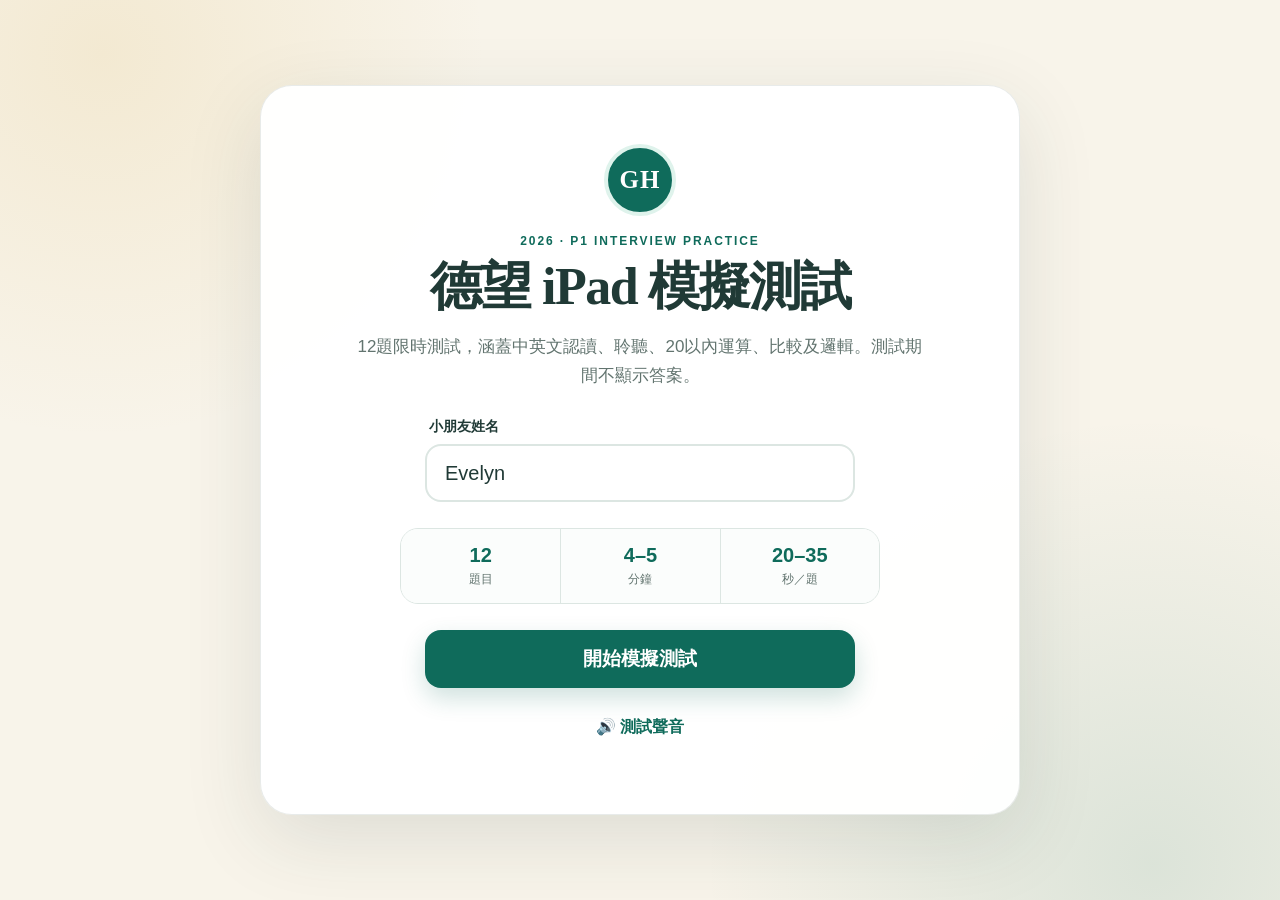
==== good-hope-ipad-test/index.html @ b1da57f3 "Add Good Hope iPad interview practice" ====
<!doctype html>
<html lang="zh-HK">
<head>
  <meta charset="utf-8">
  <meta name="viewport" content="width=device-width,initial-scale=1,viewport-fit=cover,user-scalable=no">
  <meta name="theme-color" content="#0f6b5b">
  <meta name="apple-mobile-web-app-capable" content="yes">
  <meta name="apple-mobile-web-app-status-bar-style" content="default">
  <title>德望 iPad 模擬測試</title>
  <style>
    :root{--ink:#203a36;--muted:#62746f;--green:#0f6b5b;--dark:#084b40;--mint:#dff3ec;--cream:#f8f4ea;--line:#dce6e2;--danger:#c74a48}
    *{box-sizing:border-box}html{background:var(--cream)}body{margin:0;color:var(--ink);background:radial-gradient(circle at 8% 6%,rgba(213,168,63,.14),transparent 24rem),radial-gradient(circle at 90% 96%,rgba(15,107,91,.12),transparent 28rem),var(--cream);font-family:-apple-system,BlinkMacSystemFont,"SF Pro Display","PingFang HK","Noto Sans TC",sans-serif;-webkit-font-smoothing:antialiased;-webkit-tap-highlight-color:transparent;overscroll-behavior:none}button,input{font:inherit}button{touch-action:manipulation}.shell{min-height:100svh;padding:max(28px,env(safe-area-inset-top)) max(24px,env(safe-area-inset-right)) max(28px,env(safe-area-inset-bottom)) max(24px,env(safe-area-inset-left));display:grid;place-items:center}.card{width:min(760px,100%);background:rgba(255,255,255,.96);border:1px solid rgba(32,58,54,.1);border-radius:32px;box-shadow:0 24px 80px rgba(32,58,54,.12);padding:clamp(28px,5vw,58px);text-align:center}.mark{width:72px;height:72px;margin:0 auto 18px;display:grid;place-items:center;color:#fff;background:var(--green);border:4px solid var(--mint);border-radius:50%;font:700 25px Georgia,serif;letter-spacing:.04em}.eyebrow{margin:0 0 10px;color:var(--green);font-size:12px;font-weight:800;letter-spacing:.16em}.card h1{margin:0;font-family:Georgia,"Times New Roman","Songti TC",serif;font-size:clamp(34px,6vw,52px);line-height:1.1;letter-spacing:-.03em}.intro{max-width:580px;margin:18px auto 28px;color:var(--muted);font-size:17px;line-height:1.7}.name{display:block;max-width:430px;margin:auto;text-align:left}.name span{display:block;margin:0 0 8px 4px;font-size:14px;font-weight:700}.name input{width:100%;height:58px;padding:0 18px;border:2px solid var(--line);border-radius:16px;color:var(--ink);background:#fff;font-size:20px;outline:none}.name input:focus{border-color:var(--green);box-shadow:0 0 0 4px var(--mint)}.facts{display:grid;grid-template-columns:repeat(3,1fr);max-width:480px;margin:26px auto;border:1px solid var(--line);border-radius:18px;overflow:hidden}.facts div{padding:15px 8px;background:#fbfdfc}.facts div+div{border-left:1px solid var(--line)}.facts strong{display:block;font-size:20px;color:var(--green)}.facts span{display:block;margin-top:4px;color:var(--muted);font-size:12px}.primary,.secondary,.sound{min-height:58px;border:0;border-radius:16px;padding:0 24px;font-weight:800;cursor:pointer}.primary{color:#fff;background:var(--green);box-shadow:0 10px 24px rgba(15,107,91,.2)}.primary:active{transform:translateY(1px);background:var(--dark)}.welcome .primary{width:min(430px,100%);font-size:19px}.sound{display:block;margin:10px auto 0;color:var(--green);background:transparent}.secondary{color:var(--green);background:var(--mint)}.history{max-width:430px;margin:24px auto 0;padding:18px;border-radius:18px;background:#f5faf8;text-align:left}.history-head,.history-row{display:flex;justify-content:space-between;align-items:center}.history-head h2{margin:0;font-size:14px}.history-head button{border:0;background:transparent;color:var(--muted);font-size:13px}.history-row{padding-top:12px;color:var(--muted);font-size:13px}.history-row strong{color:var(--ink);font-size:15px}
    .quiz{min-height:100svh;padding-bottom:max(20px,env(safe-area-inset-bottom));display:grid;grid-template-rows:auto 5px 1fr auto;background:#f9fbfa}.qhead{height:74px;padding:max(14px,env(safe-area-inset-top)) max(26px,env(safe-area-inset-right)) 12px max(26px,env(safe-area-inset-left));display:flex;align-items:center;justify-content:space-between;background:#fff}.qcount{color:var(--muted);font-size:15px;font-weight:700}.timer{min-width:72px;height:42px;padding:0 14px;display:flex;align-items:center;justify-content:center;gap:8px;border-radius:22px;color:var(--green);background:var(--mint);font-size:20px;font-weight:850;font-variant-numeric:tabular-nums}.timer.urgent{color:#fff;background:var(--danger);animation:pulse 1s infinite}@keyframes pulse{50%{transform:scale(1.04)}}.track{background:#e7eeeb;overflow:hidden}.track i{display:block;height:100%;background:linear-gradient(90deg,var(--green),#45a58c);transition:width .35s ease}.panel{width:min(940px,calc(100% - 48px));margin:auto;padding:clamp(24px,4vh,48px) 0;text-align:center}.pill{display:inline-flex;padding:7px 14px;color:var(--green);background:var(--mint);border-radius:999px;font-size:13px;font-weight:800}.instruction{margin:16px 0 4px;color:var(--muted);font-size:clamp(17px,2.4vw,21px)}.panel h1{margin:12px auto 24px;font-size:clamp(30px,5vw,48px);line-height:1.2;letter-spacing:-.025em}.audio{min-height:54px;margin:-2px 0 24px;padding:0 22px;border:2px solid var(--green);border-radius:999px;color:var(--green);background:#fff;font-weight:800}.choices{display:grid;grid-template-columns:repeat(2,1fr);gap:16px}.choices button{min-height:92px;padding:15px 22px;display:flex;align-items:center;gap:18px;border:2px solid var(--line);border-radius:20px;color:var(--ink);background:#fff;box-shadow:0 5px 16px rgba(32,58,54,.05);font-size:clamp(20px,3vw,27px);font-weight:700;text-align:left}.choices button:active:not(:disabled){border-color:var(--green);background:var(--mint);transform:scale(.99)}.choices button:disabled{opacity:.65}.letter{width:42px;height:42px;flex:0 0 42px;display:grid;place-items:center;border-radius:50%;color:var(--green);background:var(--mint);font-size:17px;font-weight:900}.choices.long button{min-height:98px;font-size:clamp(17px,2.6vw,22px)}.qfoot{min-height:60px;padding:8px max(26px,env(safe-area-inset-right)) 8px max(26px,env(safe-area-inset-left));display:flex;align-items:center;justify-content:space-between;color:var(--muted);background:#fff;border-top:1px solid var(--line);font-size:13px}.qfoot button{border:0;color:var(--muted);background:transparent;text-decoration:underline}
    .score{--score:0deg;width:164px;height:164px;margin:26px auto 18px;padding:13px;border-radius:50%;background:conic-gradient(var(--green) var(--score),var(--mint) 0)}.score>div{width:100%;height:100%;display:grid;place-content:center;border-radius:50%;background:#fff}.score strong{font-size:52px;line-height:.9}.score span{color:var(--muted);font-size:16px}.message{margin:0 auto 24px;color:var(--muted)}.catgrid{display:grid;grid-template-columns:repeat(4,1fr);gap:10px}.catgrid>div{padding:15px 12px;border-radius:14px;background:#f5faf8;text-align:left}.catgrid span{display:block;color:var(--muted);font-size:12px}.catgrid strong{display:block;margin:4px 0 9px;font-size:20px}.minibar{height:5px;border-radius:5px;background:var(--line);overflow:hidden}.minibar i{display:block;height:100%;border-radius:inherit;background:var(--green)}.review{margin-top:26px;text-align:left}.review h2{font-size:18px}.review details{margin-top:8px;padding:14px 16px;border:1px solid var(--line);border-radius:13px;background:#fff}.review summary{display:flex;justify-content:space-between;cursor:pointer;font-size:14px}.review summary b{color:var(--green)}.review .wrong summary b{color:var(--danger)}.review details p{margin:10px 0 0;color:var(--muted);font-size:13px}.actions{display:grid;grid-template-columns:1fr 1fr;gap:12px;margin-top:24px}
    @media(max-width:620px){.card{border-radius:24px}.choices{grid-template-columns:1fr;gap:11px}.choices button{min-height:72px}.panel{width:min(100% - 28px,940px);padding:22px 0}.catgrid{grid-template-columns:repeat(2,1fr)}}@media(orientation:landscape) and (max-height:720px){.qhead{height:60px}.panel{padding:16px 0}.instruction{margin-top:10px}.panel h1{margin:6px auto 14px;font-size:clamp(27px,4vw,38px)}.audio{min-height:44px;margin-bottom:14px}.choices button{min-height:68px}.choices.long button{min-height:76px}}@media(prefers-reduced-motion:reduce){*{animation:none!important;transition:none!important}}
  </style>
</head>
<body><main id="app"></main>
<script>
const Q=[
{c:'中文',i:'按播放鍵，選出老師讀出的詞語',p:'請留心聆聽',o:['海羊','每洋','海洋','每羊'],a:2,s:22,v:['海洋','zh-HK'],n:'中文聆聽及字形辨識'},
{c:'中文',i:'找出有錯別字的句子',p:'哪一句寫錯了？',o:['今天的太陽很溫暖。','妹妹喜歡吃草莓。','我們在公園裏玩要。','小鳥在天空中飛翔。'],a:2,s:28,n:'中文閱讀及錯別字'},
{c:'英文',i:'Listen and choose the correct group.',p:'Tap the answer after listening.',o:['★  ○  □','○  ★  □','○  □  ★','□  ○  ★'],a:1,s:22,v:['Tap the group with a star between a circle and a square.','en-GB'],n:'英文指令及位置概念'},
{c:'英文',i:'Listen and choose the correct meaning.',p:'Where is the girl?',o:['女孩站在椅子前面','女孩站在椅子後面','女孩坐在椅子上','女孩站在椅子旁邊'],a:1,s:24,v:['The girl is standing behind the chair.','en-GB'],n:'英文句子理解'},
{c:'邏輯',i:'選出最長的一條線',p:'Which line is the longest?',o:['━━━━━━','━━━━━━━━━━','━━━━','━━━━━━━━'],a:1,s:18,n:'長短比較'},
{c:'邏輯',i:'選出最重的物件',p:'哪一樣最重？',o:['🍉 西瓜 3 kg','🍎 蘋果 200 g','🍌 香蕉 150 g','🍊 橙 180 g'],a:0,s:22,n:'重量及單位理解'},
{c:'數學',i:'選出正確答案',p:'8 + 6 = ?',o:['12','13','14','15'],a:2,s:18,n:'20以內加法'},
{c:'數學',i:'選出正確答案',p:'18 − 9 = ?',o:['7','8','9','10'],a:2,s:18,n:'20以內減法'},
{c:'數學',i:'🍎代表3，🍌代表5',p:'🍎 + 🍎 + 🍌 = ?',o:['8','10','11','13'],a:2,s:26,n:'等量代換'},
{c:'邏輯',i:'找出數字規律',p:'2，4，6，8，？',o:['9','10','11','12'],a:1,s:18,n:'規律及數列'},
{c:'數學',i:'選出單數',p:'Which number is odd?',o:['12','7','10','16'],a:1,s:18,n:'單雙數'},
{c:'英文',i:'Listen to the story and answer the question.',p:'Why did Mia share her umbrella?',o:['It was very sunny.','Her friend was getting wet.','She wanted a new umbrella.','She was going home alone.'],a:1,s:35,v:['Mia was walking to school when it started to rain. She saw her friend Lily without an umbrella. Mia smiled and invited Lily to walk under her umbrella. Why did Mia share her umbrella?','en-GB'],n:'英文故事理解'}
];
const app=document.getElementById('app');let name='Evelyn',at=0,left=Q[0].s,ans=[],locked=false,timer=null;
const esc=s=>String(s).replace(/[&<>"']/g,m=>({'&':'&amp;','<':'&lt;','>':'&gt;','"':'&quot;',"'":'&#39;'}[m]));
function say(t,l){if(!('speechSynthesis'in window))return;speechSynthesis.cancel();const u=new SpeechSynthesisUtterance(t);u.lang=l;u.rate=l.startsWith('en')?.82:.78;const v=speechSynthesis.getVoices().find(x=>x.lang.toLowerCase().startsWith(l.slice(0,2).toLowerCase()));if(v)u.voice=v;speechSynthesis.speak(u)}
function hist(){try{return JSON.parse(localStorage.getItem('gh-attempts')||'[]')}catch(e){return[]}}
function welcome(){clearInterval(timer);const h=hist();app.innerHTML=`<section class="shell welcome"><div class="card"><div class="mark">GH</div><p class="eyebrow">2026 · P1 INTERVIEW PRACTICE</p><h1>德望 iPad 模擬測試</h1><p class="intro">12題限時測試，涵蓋中英文認讀、聆聽、20以內運算、比較及邏輯。測試期間不顯示答案。</p><label class="name"><span>小朋友姓名</span><input id="name" value="${esc(name)}" autocomplete="off"></label><div class="facts"><div><strong>12</strong><span>題目</span></div><div><strong>4–5</strong><span>分鐘</span></div><div><strong>20–35</strong><span>秒／題</span></div></div><button class="primary" id="start">開始模擬測試</button><button class="sound" id="sound">🔊 測試聲音</button>${h.length?`<div class="history"><div class="history-head"><h2>最近紀錄</h2><button id="clear">清除</button></div>${h.slice(0,3).map(x=>`<div class="history-row"><span>${esc(x.d)}</span><strong>${x.score}/${Q.length}</strong></div>`).join('')}</div>`:''}</div></section>`;document.getElementById('start').onclick=()=>{name=document.getElementById('name').value.trim()||'小朋友';at=0;ans=[];showQ()};document.getElementById('sound').onclick=()=>say('Sound check. 請留心聆聽。','zh-HK');if(h.length)document.getElementById('clear').onclick=()=>{localStorage.removeItem('gh-attempts');welcome()}}
function showQ(){clearInterval(timer);locked=false;left=Q[at].s;const q=Q[at],long=q.o.some(x=>x.length>15);app.innerHTML=`<section class="quiz"><header class="qhead"><div class="qcount">第 ${at+1} / ${Q.length} 題</div><div class="timer" id="timer">◷ <span>${left}</span></div></header><div class="track"><i style="width:${(at+1)/Q.length*100}%"></i></div><div class="panel"><div class="pill">${q.c}</div><p class="instruction">${esc(q.i)}</p><h1>${esc(q.p)}</h1>${q.v?'<button class="audio" id="audio">▶　再播放一次</button>':''}<div class="choices ${long?'long':''}">${q.o.map((x,i)=>`<button data-i="${i}"><span class="letter">${String.fromCharCode(65+i)}</span><span>${esc(x)}</span></button>`).join('')}</div></div><footer class="qfoot"><span>請選出一個答案</span><button id="skip">跳過此題</button></footer></section>`;document.querySelectorAll('.choices button').forEach(b=>b.onclick=()=>choose(Number(b.dataset.i)));document.getElementById('skip').onclick=()=>choose(null);if(q.v){document.getElementById('audio').onclick=()=>say(q.v[0],q.v[1]);setTimeout(()=>say(q.v[0],q.v[1]),450)}timer=setInterval(()=>{left--;document.querySelector('#timer span').textContent=left;if(left<=7)document.getElementById('timer').classList.add('urgent');if(left<=0){clearInterval(timer);choose(null)}},1000)}
function choose(v){if(locked)return;locked=true;clearInterval(timer);ans.push(v);document.querySelectorAll('button').forEach(b=>b.disabled=true);setTimeout(()=>{if(at===Q.length-1)result();else{at++;showQ()}},v===null?120:380)}
function result(){speechSynthesis&&speechSynthesis.cancel();const score=ans.reduce((n,x,i)=>n+(x===Q[i].a),0),pct=Math.round(score/Q.length*100),cats=['中文','英文','數學','邏輯'];let h=hist();h.unshift({d:new Date().toLocaleString('zh-HK',{hour12:false}),score});localStorage.setItem('gh-attempts',JSON.stringify(h.slice(0,5)));const cg=cats.map(c=>{const ii=Q.map((q,i)=>q.c===c?i:-1).filter(i=>i>=0),ok=ii.filter(i=>ans[i]===Q[i].a).length;return`<div><span>${c}</span><strong>${ok}/${ii.length}</strong><div class="minibar"><i style="width:${ok/ii.length*100}%"></i></div></div>`}).join('');app.innerHTML=`<section class="shell"><div class="card"><p class="eyebrow">測試完成</p><h1>${esc(name)} 的成績</h1><div class="score" style="--score:${pct*3.6}deg"><div><strong>${score}</strong><span>/ ${Q.length}</span></div></div><p class="message">${pct>=85?'整體表現穩定，可以加強限時及陌生題型。':pct>=65?'基礎良好，建議集中重做失分範疇。':'先放慢速度理解指令，再逐步加入倒計時。'}</p><div class="catgrid">${cg}</div><div class="review"><h2>答題檢視</h2>${Q.map((q,i)=>{const ok=ans[i]===q.a;return`<details class="${ok?'':'wrong'}"><summary><span>第${i+1}題 · ${q.c}</span><b>${ok?'正確':ans[i]===null?'超時':'需重溫'}</b></summary><p>${esc(q.n)}</p><p>正確答案：${esc(q.o[q.a])}</p>${!ok&&ans[i]!==null?`<p>作答：${esc(q.o[ans[i]])}</p>`:''}</details>`}).join('')}</div><div class="actions"><button class="primary" id="again">再測一次</button><button class="secondary" id="home">返回首頁</button></div></div></section>`;document.getElementById('again').onclick=()=>{at=0;ans=[];showQ()};document.getElementById('home').onclick=welcome}
welcome();
  </script>
</body>
</html>
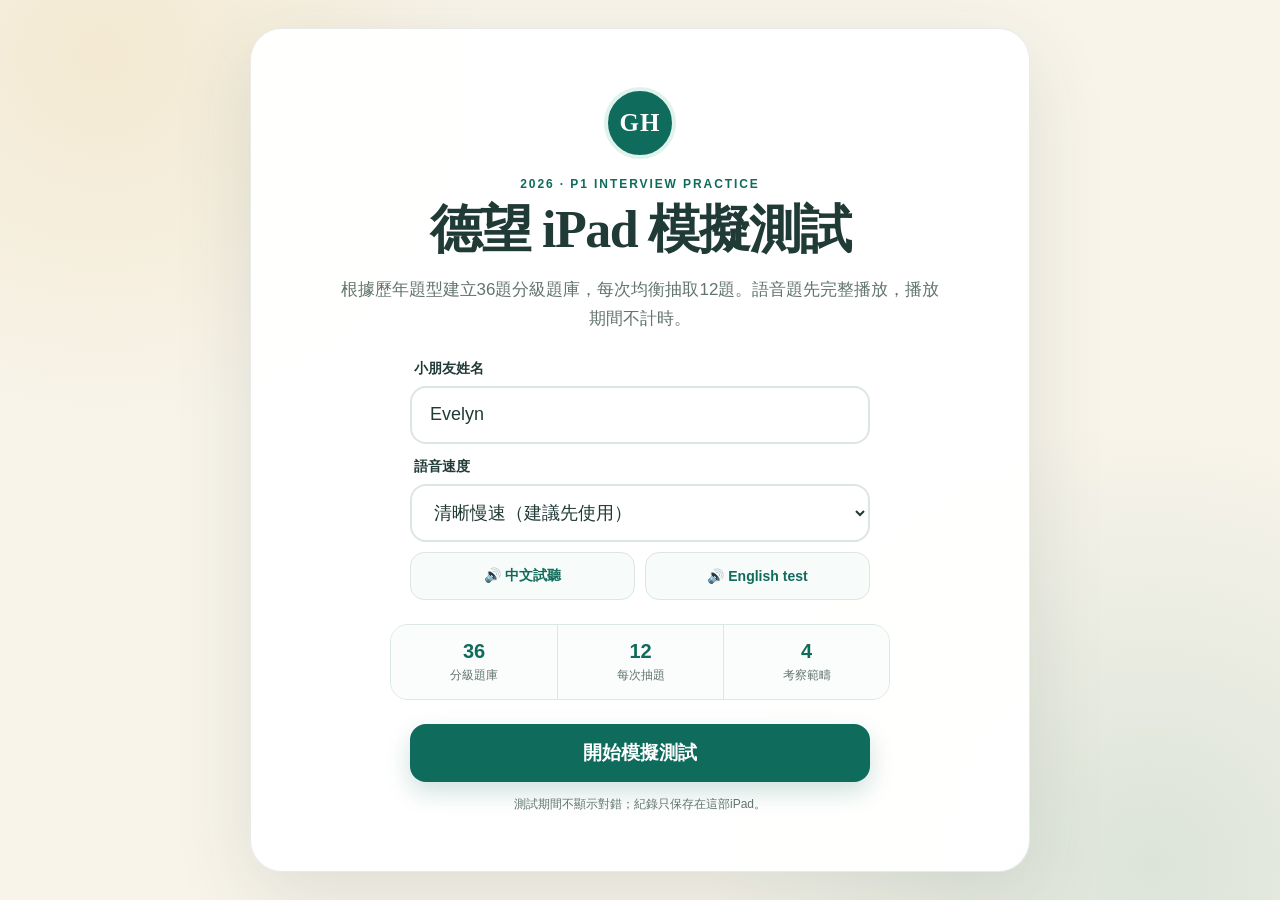
==== commit 9f54f45e: "Improve iPad audio clarity and expand question bank" ====
--- a/good-hope-ipad-test/index.html
+++ b/good-hope-ipad-test/index.html
@@ -8,37 +8,72 @@
   <meta name="apple-mobile-web-app-status-bar-style" content="default">
   <title>德望 iPad 模擬測試</title>
   <style>
-    :root{--ink:#203a36;--muted:#62746f;--green:#0f6b5b;--dark:#084b40;--mint:#dff3ec;--cream:#f8f4ea;--line:#dce6e2;--danger:#c74a48}
-    *{box-sizing:border-box}html{background:var(--cream)}body{margin:0;color:var(--ink);background:radial-gradient(circle at 8% 6%,rgba(213,168,63,.14),transparent 24rem),radial-gradient(circle at 90% 96%,rgba(15,107,91,.12),transparent 28rem),var(--cream);font-family:-apple-system,BlinkMacSystemFont,"SF Pro Display","PingFang HK","Noto Sans TC",sans-serif;-webkit-font-smoothing:antialiased;-webkit-tap-highlight-color:transparent;overscroll-behavior:none}button,input{font:inherit}button{touch-action:manipulation}.shell{min-height:100svh;padding:max(28px,env(safe-area-inset-top)) max(24px,env(safe-area-inset-right)) max(28px,env(safe-area-inset-bottom)) max(24px,env(safe-area-inset-left));display:grid;place-items:center}.card{width:min(760px,100%);background:rgba(255,255,255,.96);border:1px solid rgba(32,58,54,.1);border-radius:32px;box-shadow:0 24px 80px rgba(32,58,54,.12);padding:clamp(28px,5vw,58px);text-align:center}.mark{width:72px;height:72px;margin:0 auto 18px;display:grid;place-items:center;color:#fff;background:var(--green);border:4px solid var(--mint);border-radius:50%;font:700 25px Georgia,serif;letter-spacing:.04em}.eyebrow{margin:0 0 10px;color:var(--green);font-size:12px;font-weight:800;letter-spacing:.16em}.card h1{margin:0;font-family:Georgia,"Times New Roman","Songti TC",serif;font-size:clamp(34px,6vw,52px);line-height:1.1;letter-spacing:-.03em}.intro{max-width:580px;margin:18px auto 28px;color:var(--muted);font-size:17px;line-height:1.7}.name{display:block;max-width:430px;margin:auto;text-align:left}.name span{display:block;margin:0 0 8px 4px;font-size:14px;font-weight:700}.name input{width:100%;height:58px;padding:0 18px;border:2px solid var(--line);border-radius:16px;color:var(--ink);background:#fff;font-size:20px;outline:none}.name input:focus{border-color:var(--green);box-shadow:0 0 0 4px var(--mint)}.facts{display:grid;grid-template-columns:repeat(3,1fr);max-width:480px;margin:26px auto;border:1px solid var(--line);border-radius:18px;overflow:hidden}.facts div{padding:15px 8px;background:#fbfdfc}.facts div+div{border-left:1px solid var(--line)}.facts strong{display:block;font-size:20px;color:var(--green)}.facts span{display:block;margin-top:4px;color:var(--muted);font-size:12px}.primary,.secondary,.sound{min-height:58px;border:0;border-radius:16px;padding:0 24px;font-weight:800;cursor:pointer}.primary{color:#fff;background:var(--green);box-shadow:0 10px 24px rgba(15,107,91,.2)}.primary:active{transform:translateY(1px);background:var(--dark)}.welcome .primary{width:min(430px,100%);font-size:19px}.sound{display:block;margin:10px auto 0;color:var(--green);background:transparent}.secondary{color:var(--green);background:var(--mint)}.history{max-width:430px;margin:24px auto 0;padding:18px;border-radius:18px;background:#f5faf8;text-align:left}.history-head,.history-row{display:flex;justify-content:space-between;align-items:center}.history-head h2{margin:0;font-size:14px}.history-head button{border:0;background:transparent;color:var(--muted);font-size:13px}.history-row{padding-top:12px;color:var(--muted);font-size:13px}.history-row strong{color:var(--ink);font-size:15px}
-    .quiz{min-height:100svh;padding-bottom:max(20px,env(safe-area-inset-bottom));display:grid;grid-template-rows:auto 5px 1fr auto;background:#f9fbfa}.qhead{height:74px;padding:max(14px,env(safe-area-inset-top)) max(26px,env(safe-area-inset-right)) 12px max(26px,env(safe-area-inset-left));display:flex;align-items:center;justify-content:space-between;background:#fff}.qcount{color:var(--muted);font-size:15px;font-weight:700}.timer{min-width:72px;height:42px;padding:0 14px;display:flex;align-items:center;justify-content:center;gap:8px;border-radius:22px;color:var(--green);background:var(--mint);font-size:20px;font-weight:850;font-variant-numeric:tabular-nums}.timer.urgent{color:#fff;background:var(--danger);animation:pulse 1s infinite}@keyframes pulse{50%{transform:scale(1.04)}}.track{background:#e7eeeb;overflow:hidden}.track i{display:block;height:100%;background:linear-gradient(90deg,var(--green),#45a58c);transition:width .35s ease}.panel{width:min(940px,calc(100% - 48px));margin:auto;padding:clamp(24px,4vh,48px) 0;text-align:center}.pill{display:inline-flex;padding:7px 14px;color:var(--green);background:var(--mint);border-radius:999px;font-size:13px;font-weight:800}.instruction{margin:16px 0 4px;color:var(--muted);font-size:clamp(17px,2.4vw,21px)}.panel h1{margin:12px auto 24px;font-size:clamp(30px,5vw,48px);line-height:1.2;letter-spacing:-.025em}.audio{min-height:54px;margin:-2px 0 24px;padding:0 22px;border:2px solid var(--green);border-radius:999px;color:var(--green);background:#fff;font-weight:800}.choices{display:grid;grid-template-columns:repeat(2,1fr);gap:16px}.choices button{min-height:92px;padding:15px 22px;display:flex;align-items:center;gap:18px;border:2px solid var(--line);border-radius:20px;color:var(--ink);background:#fff;box-shadow:0 5px 16px rgba(32,58,54,.05);font-size:clamp(20px,3vw,27px);font-weight:700;text-align:left}.choices button:active:not(:disabled){border-color:var(--green);background:var(--mint);transform:scale(.99)}.choices button:disabled{opacity:.65}.letter{width:42px;height:42px;flex:0 0 42px;display:grid;place-items:center;border-radius:50%;color:var(--green);background:var(--mint);font-size:17px;font-weight:900}.choices.long button{min-height:98px;font-size:clamp(17px,2.6vw,22px)}.qfoot{min-height:60px;padding:8px max(26px,env(safe-area-inset-right)) 8px max(26px,env(safe-area-inset-left));display:flex;align-items:center;justify-content:space-between;color:var(--muted);background:#fff;border-top:1px solid var(--line);font-size:13px}.qfoot button{border:0;color:var(--muted);background:transparent;text-decoration:underline}
+    :root{--ink:#203a36;--muted:#62746f;--green:#0f6b5b;--dark:#084b40;--mint:#dff3ec;--cream:#f8f4ea;--line:#dce6e2;--danger:#c74a48;--gold:#d5a83f}
+    *{box-sizing:border-box}html{background:var(--cream)}body{margin:0;color:var(--ink);background:radial-gradient(circle at 8% 6%,rgba(213,168,63,.14),transparent 24rem),radial-gradient(circle at 90% 96%,rgba(15,107,91,.12),transparent 28rem),var(--cream);font-family:-apple-system,BlinkMacSystemFont,"SF Pro Display","PingFang HK","Noto Sans TC",sans-serif;-webkit-font-smoothing:antialiased;-webkit-tap-highlight-color:transparent;overscroll-behavior:none}button,input,select{font:inherit}button{touch-action:manipulation}.shell{min-height:100svh;padding:max(28px,env(safe-area-inset-top)) max(24px,env(safe-area-inset-right)) max(28px,env(safe-area-inset-bottom)) max(24px,env(safe-area-inset-left));display:grid;place-items:center}.card{width:min(780px,100%);background:rgba(255,255,255,.96);border:1px solid rgba(32,58,54,.1);border-radius:32px;box-shadow:0 24px 80px rgba(32,58,54,.12);padding:clamp(28px,5vw,58px);text-align:center}.mark{width:72px;height:72px;margin:0 auto 18px;display:grid;place-items:center;color:#fff;background:var(--green);border:4px solid var(--mint);border-radius:50%;font:700 25px Georgia,serif;letter-spacing:.04em}.eyebrow{margin:0 0 10px;color:var(--green);font-size:12px;font-weight:800;letter-spacing:.16em}.card h1{margin:0;font-family:Georgia,"Times New Roman","Songti TC",serif;font-size:clamp(34px,6vw,52px);line-height:1.1;letter-spacing:-.03em}.intro{max-width:610px;margin:18px auto 26px;color:var(--muted);font-size:17px;line-height:1.7}.name,.setting{display:block;max-width:460px;margin:0 auto;text-align:left}.name span,.setting span{display:block;margin:0 0 8px 4px;font-size:14px;font-weight:700}.name input,.setting select{width:100%;height:58px;padding:0 18px;border:2px solid var(--line);border-radius:16px;color:var(--ink);background:#fff;font-size:18px;outline:none}.name input:focus,.setting select:focus{border-color:var(--green);box-shadow:0 0 0 4px var(--mint)}.setting{margin-top:14px}.voice-tests{display:grid;grid-template-columns:1fr 1fr;gap:10px;max-width:460px;margin:10px auto 0}.voice-tests button{min-height:48px;border:1px solid var(--line);border-radius:14px;color:var(--green);background:#f7fbf9;font-size:14px;font-weight:750}.facts{display:grid;grid-template-columns:repeat(3,1fr);max-width:500px;margin:24px auto;border:1px solid var(--line);border-radius:18px;overflow:hidden}.facts div{padding:15px 8px;background:#fbfdfc}.facts div+div{border-left:1px solid var(--line)}.facts strong{display:block;font-size:20px;color:var(--green)}.facts span{display:block;margin-top:4px;color:var(--muted);font-size:12px}.primary,.secondary{min-height:58px;border:0;border-radius:16px;padding:0 24px;font-weight:800;cursor:pointer}.primary{color:#fff;background:var(--green);box-shadow:0 10px 24px rgba(15,107,91,.2)}.primary:active{transform:translateY(1px);background:var(--dark)}.welcome .primary{width:min(460px,100%);font-size:19px}.secondary{color:var(--green);background:var(--mint)}.privacy{margin:14px 0 0;color:var(--muted);font-size:12px}.history{max-width:460px;margin:22px auto 0;padding:18px;border-radius:18px;background:#f5faf8;text-align:left}.history-head,.history-row{display:flex;justify-content:space-between;align-items:center}.history-head h2{margin:0;font-size:14px}.history-head button{border:0;background:transparent;color:var(--muted);font-size:13px}.history-row{padding-top:12px;color:var(--muted);font-size:13px}.history-row strong{color:var(--ink);font-size:15px}
+    .quiz{min-height:100svh;padding-bottom:max(20px,env(safe-area-inset-bottom));display:grid;grid-template-rows:auto 5px 1fr auto;background:#f9fbfa}.qhead{height:74px;padding:max(14px,env(safe-area-inset-top)) max(26px,env(safe-area-inset-right)) 12px max(26px,env(safe-area-inset-left));display:flex;align-items:center;justify-content:space-between;background:#fff}.qcount{color:var(--muted);font-size:15px;font-weight:700}.timer{min-width:88px;height:42px;padding:0 14px;display:flex;align-items:center;justify-content:center;gap:8px;border-radius:22px;color:var(--green);background:var(--mint);font-size:20px;font-weight:850;font-variant-numeric:tabular-nums}.timer.wait{min-width:112px;font-size:13px}.timer.urgent{color:#fff;background:var(--danger);animation:pulse 1s infinite}@keyframes pulse{50%{transform:scale(1.04)}}.track{background:#e7eeeb;overflow:hidden}.track i{display:block;height:100%;background:linear-gradient(90deg,var(--green),#45a58c);transition:width .35s ease}.panel{width:min(940px,calc(100% - 48px));margin:auto;padding:clamp(22px,4vh,44px) 0;text-align:center}.pill{display:inline-flex;padding:7px 14px;color:var(--green);background:var(--mint);border-radius:999px;font-size:13px;font-weight:800}.level{margin-left:8px;color:#8b6b20;background:#fff1c8}.instruction{margin:16px 0 4px;color:var(--muted);font-size:clamp(17px,2.4vw,21px)}.panel h1{margin:12px auto 22px;font-size:clamp(30px,5vw,48px);line-height:1.2;letter-spacing:-.025em}.audio{min-height:58px;margin:-1px 0 14px;padding:0 26px;border:2px solid var(--green);border-radius:999px;color:#fff;background:var(--green);font-weight:850;box-shadow:0 8px 20px rgba(15,107,91,.16)}.audio.playing{color:var(--green);background:var(--mint);box-shadow:none}.audio-note{margin:-2px 0 17px;color:var(--muted);font-size:12px}.choices{display:grid;grid-template-columns:repeat(2,1fr);gap:16px}.choices button{min-height:92px;padding:15px 22px;display:flex;align-items:center;gap:18px;border:2px solid var(--line);border-radius:20px;color:var(--ink);background:#fff;box-shadow:0 5px 16px rgba(32,58,54,.05);font-size:clamp(20px,3vw,27px);font-weight:700;text-align:left}.choices button:active:not(:disabled){border-color:var(--green);background:var(--mint);transform:scale(.99)}.choices button:disabled{opacity:.38}.letter{width:42px;height:42px;flex:0 0 42px;display:grid;place-items:center;border-radius:50%;color:var(--green);background:var(--mint);font-size:17px;font-weight:900}.choices.long button{min-height:98px;font-size:clamp(17px,2.6vw,22px)}.qfoot{min-height:60px;padding:8px max(26px,env(safe-area-inset-right)) 8px max(26px,env(safe-area-inset-left));display:flex;align-items:center;justify-content:space-between;color:var(--muted);background:#fff;border-top:1px solid var(--line);font-size:13px}.qfoot button{border:0;color:var(--muted);background:transparent;text-decoration:underline}
     .score{--score:0deg;width:164px;height:164px;margin:26px auto 18px;padding:13px;border-radius:50%;background:conic-gradient(var(--green) var(--score),var(--mint) 0)}.score>div{width:100%;height:100%;display:grid;place-content:center;border-radius:50%;background:#fff}.score strong{font-size:52px;line-height:.9}.score span{color:var(--muted);font-size:16px}.message{margin:0 auto 24px;color:var(--muted)}.catgrid{display:grid;grid-template-columns:repeat(4,1fr);gap:10px}.catgrid>div{padding:15px 12px;border-radius:14px;background:#f5faf8;text-align:left}.catgrid span{display:block;color:var(--muted);font-size:12px}.catgrid strong{display:block;margin:4px 0 9px;font-size:20px}.minibar{height:5px;border-radius:5px;background:var(--line);overflow:hidden}.minibar i{display:block;height:100%;border-radius:inherit;background:var(--green)}.review{margin-top:26px;text-align:left}.review h2{font-size:18px}.review details{margin-top:8px;padding:14px 16px;border:1px solid var(--line);border-radius:13px;background:#fff}.review summary{display:flex;justify-content:space-between;cursor:pointer;font-size:14px}.review summary b{color:var(--green)}.review .wrong summary b{color:var(--danger)}.review details p{margin:10px 0 0;color:var(--muted);font-size:13px}.actions{display:grid;grid-template-columns:1fr 1fr;gap:12px;margin-top:24px}
-    @media(max-width:620px){.card{border-radius:24px}.choices{grid-template-columns:1fr;gap:11px}.choices button{min-height:72px}.panel{width:min(100% - 28px,940px);padding:22px 0}.catgrid{grid-template-columns:repeat(2,1fr)}}@media(orientation:landscape) and (max-height:720px){.qhead{height:60px}.panel{padding:16px 0}.instruction{margin-top:10px}.panel h1{margin:6px auto 14px;font-size:clamp(27px,4vw,38px)}.audio{min-height:44px;margin-bottom:14px}.choices button{min-height:68px}.choices.long button{min-height:76px}}@media(prefers-reduced-motion:reduce){*{animation:none!important;transition:none!important}}
+    @media(max-width:620px){.card{border-radius:24px}.choices{grid-template-columns:1fr;gap:11px}.choices button{min-height:72px}.panel{width:min(100% - 28px,940px);padding:22px 0}.catgrid{grid-template-columns:repeat(2,1fr)}.voice-tests{grid-template-columns:1fr}.qhead{height:68px}}@media(orientation:landscape) and (max-height:720px){.qhead{height:60px}.panel{padding:14px 0}.instruction{margin-top:8px}.panel h1{margin:5px auto 12px;font-size:clamp(27px,4vw,38px)}.audio{min-height:44px;margin-bottom:8px}.audio-note{margin-bottom:10px}.choices button{min-height:66px}.choices.long button{min-height:72px}}@media(prefers-reduced-motion:reduce){*{animation:none!important;transition:none!important}}
   </style>
 </head>
 <body><main id="app"></main>
 <script>
-const Q=[
-{c:'中文',i:'按播放鍵，選出老師讀出的詞語',p:'請留心聆聽',o:['海羊','每洋','海洋','每羊'],a:2,s:22,v:['海洋','zh-HK'],n:'中文聆聽及字形辨識'},
-{c:'中文',i:'找出有錯別字的句子',p:'哪一句寫錯了？',o:['今天的太陽很溫暖。','妹妹喜歡吃草莓。','我們在公園裏玩要。','小鳥在天空中飛翔。'],a:2,s:28,n:'中文閱讀及錯別字'},
-{c:'英文',i:'Listen and choose the correct group.',p:'Tap the answer after listening.',o:['★  ○  □','○  ★  □','○  □  ★','□  ○  ★'],a:1,s:22,v:['Tap the group with a star between a circle and a square.','en-GB'],n:'英文指令及位置概念'},
-{c:'英文',i:'Listen and choose the correct meaning.',p:'Where is the girl?',o:['女孩站在椅子前面','女孩站在椅子後面','女孩坐在椅子上','女孩站在椅子旁邊'],a:1,s:24,v:['The girl is standing behind the chair.','en-GB'],n:'英文句子理解'},
-{c:'邏輯',i:'選出最長的一條線',p:'Which line is the longest?',o:['━━━━━━','━━━━━━━━━━','━━━━','━━━━━━━━'],a:1,s:18,n:'長短比較'},
-{c:'邏輯',i:'選出最重的物件',p:'哪一樣最重？',o:['🍉 西瓜 3 kg','🍎 蘋果 200 g','🍌 香蕉 150 g','🍊 橙 180 g'],a:0,s:22,n:'重量及單位理解'},
-{c:'數學',i:'選出正確答案',p:'8 + 6 = ?',o:['12','13','14','15'],a:2,s:18,n:'20以內加法'},
-{c:'數學',i:'選出正確答案',p:'18 − 9 = ?',o:['7','8','9','10'],a:2,s:18,n:'20以內減法'},
-{c:'數學',i:'🍎代表3，🍌代表5',p:'🍎 + 🍎 + 🍌 = ?',o:['8','10','11','13'],a:2,s:26,n:'等量代換'},
-{c:'邏輯',i:'找出數字規律',p:'2，4，6，8，？',o:['9','10','11','12'],a:1,s:18,n:'規律及數列'},
-{c:'數學',i:'選出單數',p:'Which number is odd?',o:['12','7','10','16'],a:1,s:18,n:'單雙數'},
-{c:'英文',i:'Listen to the story and answer the question.',p:'Why did Mia share her umbrella?',o:['It was very sunny.','Her friend was getting wet.','She wanted a new umbrella.','She was going home alone.'],a:1,s:35,v:['Mia was walking to school when it started to rain. She saw her friend Lily without an umbrella. Mia smiled and invited Lily to walk under her umbrella. Why did Mia share her umbrella?','en-GB'],n:'英文故事理解'}
+const BANK=[
+{id:'z1',c:'中文',d:1,i:'按播放鍵，選出老師讀出的詞語',p:'請留心聆聽',o:['海羊','每洋','海洋','每羊'],a:2,s:22,v:['海洋','zh-HK'],n:'中文聆聽及字形辨識'},
+{id:'z2',c:'中文',d:1,i:'按播放鍵，選出老師讀出的詞語',p:'請留心聆聽',o:['葡萄','菩萄','葡匋','蒲萄'],a:0,s:22,v:['葡萄','zh-HK'],n:'中文聆聽及字形辨識'},
+{id:'z3',c:'中文',d:1,i:'看圖選出正確詞語',p:'🍓',o:['草莓','草梅','莓草','菜莓'],a:0,s:18,n:'圖像與中文詞語配對'},
+{id:'z4',c:'中文',d:2,i:'找出有錯別字的句子',p:'哪一句寫錯了？',o:['今天的太陽很溫暖。','妹妹喜歡吃草莓。','我們在公園裏玩要。','小鳥在天空中飛翔。'],a:2,s:28,n:'中文閱讀及錯別字'},
+{id:'z5',c:'中文',d:2,i:'找出有錯別字的句子',p:'哪一句寫錯了？',o:['爸爸正在看報紙。','我和哥哥一起畫晝。','同學排隊進入課室。','媽媽準備了晚餐。'],a:1,s:28,n:'中文閱讀及錯別字'},
+{id:'z6',c:'中文',d:2,i:'按播放鍵，選出老師讀出的詞語',p:'請留心聆聽',o:['蝴蝶','胡蝶','蝴碟','湖蝶'],a:0,s:23,v:['蝴蝶','zh-HK'],n:'中文聆聽及相似字辨識'},
+{id:'z7',c:'中文',d:3,i:'選出最適合的詞語',p:'妹妹收到生日禮物，心裏十分＿＿。',o:['愉快','生氣','害怕','疲倦'],a:0,s:28,n:'中文詞義及情境理解'},
+{id:'z8',c:'中文',d:3,i:'閱讀句子後回答問題',p:'小明先洗手，然後才吃午餐。小明先做甚麼？',o:['吃午餐','洗手','收拾書包','喝水'],a:1,s:30,n:'中文句子理解及先後次序'},
+{id:'z9',c:'中文',d:3,i:'選出不同類別的一項',p:'哪一個不是水果？',o:['蘋果','香蕉','胡蘿蔔','橙'],a:2,s:24,n:'中文分類及生活常識'},
+{id:'e1',c:'英文',d:1,i:'Listen and choose the correct picture.',p:'Tap the answer after listening.',o:['☂️','🎒','✏️','⚽️'],a:0,s:20,v:['Umbrella.','en-GB'],n:'英文聆聽及圖片配對'},
+{id:'e2',c:'英文',d:1,i:'Listen and choose the correct meaning.',p:'Where is the cat?',o:['小貓在桌子下面','小貓在桌子上面','小貓在門旁邊','小貓在椅子後面'],a:0,s:24,v:['The cat is under the table.','en-GB'],n:'英文位置詞理解'},
+{id:'e3',c:'英文',d:1,i:'Listen and choose the correct group.',p:'Tap the answer after listening.',o:['★  ○  □','○  ★  □','○  □  ★','□  ○  ★'],a:1,s:22,v:['Tap the group with a star between a circle and a square.','en-GB'],n:'英文指令及位置概念'},
+{id:'e4',c:'英文',d:2,i:'Listen and choose the correct meaning.',p:'What is the boy doing?',o:['男孩正在跳過水氹','男孩正在喝水','男孩正在追巴士','男孩正在畫畫'],a:0,s:26,v:['The boy is jumping over a puddle.','en-GB'],n:'英文動作句理解'},
+{id:'e5',c:'英文',d:2,i:'Listen carefully, then choose.',p:'○　△　★　□',o:['○ Circle','△ Triangle','★ Star','□ Square'],a:2,s:24,v:['Touch the third shape from the left.','en-GB'],n:'英文多步指令及次序'},
+{id:'e6',c:'英文',d:2,i:'Listen and choose the correct spelling.',p:'Which word did you hear?',o:['grapes','graps','grapse','gropes'],a:0,s:23,v:['Grapes.','en-GB'],n:'英文聆聽及拼字辨識'},
+{id:'e7',c:'英文',d:3,i:'Listen to the story and answer.',p:'Why did Mia share her umbrella?',o:['It was very sunny.','Her friend was getting wet.','She wanted a new umbrella.','She was walking alone.'],a:1,s:34,v:['Mia was walking to school when it started to rain. She saw Lily without an umbrella. Mia invited Lily to walk under her umbrella. Why did Mia share her umbrella?','en-GB'],n:'英文故事因果理解'},
+{id:'e8',c:'英文',d:3,i:'Listen to the story and answer.',p:'What did Ben put in his bag?',o:['A toy and a hat.','A book and a bottle.','An apple and a ball.','A pencil and a coat.'],a:1,s:34,v:['Ben put a book and a bottle of water into his bag. Then he waved goodbye and left for school. What did Ben put in his bag?','en-GB'],n:'英文故事細節理解'},
+{id:'e9',c:'英文',d:3,i:'Listen and think carefully.',p:'Why did Lucy take an umbrella?',o:['She saw dark clouds.','She wanted to play football.','She felt hungry.','She lost her school bag.'],a:0,s:34,v:['Lucy looked outside and saw dark clouds. Before leaving home, she took an umbrella. Why did Lucy take an umbrella?','en-GB'],n:'英文故事推理'},
+{id:'m1',c:'數學',d:1,i:'選出正確答案',p:'5 + 4 = ?',o:['7','8','9','10'],a:2,s:17,n:'20以內加法'},
+{id:'m2',c:'數學',d:1,i:'選出正確答案',p:'12 − 3 = ?',o:['7','8','9','10'],a:2,s:17,n:'20以內減法'},
+{id:'m3',c:'數學',d:1,i:'選出最大的數字',p:'Which number is the greatest?',o:['7','13','9','11'],a:1,s:17,n:'數量及大小比較'},
+{id:'m4',c:'數學',d:2,i:'選出正確答案',p:'8 + 6 = ?',o:['12','13','14','15'],a:2,s:19,n:'20以內加法'},
+{id:'m5',c:'數學',d:2,i:'選出正確答案',p:'18 − 9 = ?',o:['7','8','9','10'],a:2,s:19,n:'20以內減法'},
+{id:'m6',c:'數學',d:2,i:'找出欠缺的數字',p:'6 + ？ = 15',o:['7','8','9','10'],a:2,s:23,n:'缺數運算'},
+{id:'m7',c:'數學',d:3,i:'🍎代表3，🍌代表5',p:'🍎 + 🍎 + 🍌 = ?',o:['8','10','11','13'],a:2,s:27,n:'等量代換'},
+{id:'m8',c:'數學',d:3,i:'閱讀後選出正確答案',p:'妹妹有12張貼紙，送給朋友4張，還有多少張？',o:['6','7','8','9'],a:2,s:28,n:'減法應用題'},
+{id:'m9',c:'數學',d:3,i:'選出答案等於15的算式',p:'Which one equals 15?',o:['6 + 7','7 + 8','9 + 5','10 + 4'],a:1,s:27,n:'運算比較'},
+{id:'l1',c:'邏輯',d:1,i:'選出最長的一條線',p:'Which line is the longest?',o:['━━━━━━','━━━━━━━━━━','━━━━','━━━━━━━━'],a:1,s:18,n:'長短比較'},
+{id:'l2',c:'邏輯',d:1,i:'找出不同類別的一項',p:'Which one is different?',o:['🍎','🍌','🥕','🍊'],a:2,s:18,n:'圖像分類'},
+{id:'l3',c:'邏輯',d:1,i:'找出圖形規律',p:'○　△　○　△　？',o:['○','□','★','◇'],a:0,s:18,n:'圖形規律'},
+{id:'l4',c:'邏輯',d:2,i:'找出數字規律',p:'2，4，6，8，？',o:['9','10','11','12'],a:1,s:19,n:'數字規律'},
+{id:'l5',c:'邏輯',d:2,i:'選出正確的生長次序',p:'哪一項排得正確？',o:['🌱 → 🌰 → 🌻','🌰 → 🌱 → 🌻','🌻 → 🌱 → 🌰','🌱 → 🌻 → 🌰'],a:1,s:23,n:'事件先後次序'},
+{id:'l6',c:'邏輯',d:2,i:'從短至長排列',p:'哪一組次序正確？',o:['━━　━━━━　━━━━━━','━━━━━━　━━━━　━━','━━━━　━━　━━━━━━','━━　━━━━━━　━━━━'],a:0,s:22,n:'排序及視覺比較'},
+{id:'l7',c:'邏輯',d:3,i:'由小至大排列數字',p:'哪一組次序正確？',o:['3，7，9，12','3，9，7，12','12，9，7，3','7，3，9，12'],a:0,s:24,n:'數字排序'},
+{id:'l8',c:'邏輯',d:3,i:'觀察位置後回答',p:'🐶　🐱　🐰　誰在小貓的右邊？',o:['小狗','小兔','小貓','沒有動物'],a:1,s:24,n:'左右位置概念'},
+{id:'l9',c:'邏輯',d:3,i:'根據資料作出推理',p:'Amy比Bea高，Bea比Cara高。誰最高？',o:['Amy','Bea','Cara','三人一樣高'],a:0,s:28,n:'關係推理'}
 ];
-const app=document.getElementById('app');let name='Evelyn',at=0,left=Q[0].s,ans=[],locked=false,timer=null;
+
+const app=document.getElementById('app');
+const CATS=['中文','英文','數學','邏輯'];
+let name='Evelyn',Q=[],at=0,left=0,ans=[],locked=false,timer=null,audioPlayed=false,audioToken=0,speed=localStorage.getItem('gh-speed')||'clear';
 const esc=s=>String(s).replace(/[&<>"']/g,m=>({'&':'&amp;','<':'&lt;','>':'&gt;','"':'&quot;',"'":'&#39;'}[m]));
-function say(t,l){if(!('speechSynthesis'in window))return;speechSynthesis.cancel();const u=new SpeechSynthesisUtterance(t);u.lang=l;u.rate=l.startsWith('en')?.82:.78;const v=speechSynthesis.getVoices().find(x=>x.lang.toLowerCase().startsWith(l.slice(0,2).toLowerCase()));if(v)u.voice=v;speechSynthesis.speak(u)}
-function hist(){try{return JSON.parse(localStorage.getItem('gh-attempts')||'[]')}catch(e){return[]}}
-function welcome(){clearInterval(timer);const h=hist();app.innerHTML=`<section class="shell welcome"><div class="card"><div class="mark">GH</div><p class="eyebrow">2026 · P1 INTERVIEW PRACTICE</p><h1>德望 iPad 模擬測試</h1><p class="intro">12題限時測試，涵蓋中英文認讀、聆聽、20以內運算、比較及邏輯。測試期間不顯示答案。</p><label class="name"><span>小朋友姓名</span><input id="name" value="${esc(name)}" autocomplete="off"></label><div class="facts"><div><strong>12</strong><span>題目</span></div><div><strong>4–5</strong><span>分鐘</span></div><div><strong>20–35</strong><span>秒／題</span></div></div><button class="primary" id="start">開始模擬測試</button><button class="sound" id="sound">🔊 測試聲音</button>${h.length?`<div class="history"><div class="history-head"><h2>最近紀錄</h2><button id="clear">清除</button></div>${h.slice(0,3).map(x=>`<div class="history-row"><span>${esc(x.d)}</span><strong>${x.score}/${Q.length}</strong></div>`).join('')}</div>`:''}</div></section>`;document.getElementById('start').onclick=()=>{name=document.getElementById('name').value.trim()||'小朋友';at=0;ans=[];showQ()};document.getElementById('sound').onclick=()=>say('Sound check. 請留心聆聽。','zh-HK');if(h.length)document.getElementById('clear').onclick=()=>{localStorage.removeItem('gh-attempts');welcome()}}
-function showQ(){clearInterval(timer);locked=false;left=Q[at].s;const q=Q[at],long=q.o.some(x=>x.length>15);app.innerHTML=`<section class="quiz"><header class="qhead"><div class="qcount">第 ${at+1} / ${Q.length} 題</div><div class="timer" id="timer">◷ <span>${left}</span></div></header><div class="track"><i style="width:${(at+1)/Q.length*100}%"></i></div><div class="panel"><div class="pill">${q.c}</div><p class="instruction">${esc(q.i)}</p><h1>${esc(q.p)}</h1>${q.v?'<button class="audio" id="audio">▶　再播放一次</button>':''}<div class="choices ${long?'long':''}">${q.o.map((x,i)=>`<button data-i="${i}"><span class="letter">${String.fromCharCode(65+i)}</span><span>${esc(x)}</span></button>`).join('')}</div></div><footer class="qfoot"><span>請選出一個答案</span><button id="skip">跳過此題</button></footer></section>`;document.querySelectorAll('.choices button').forEach(b=>b.onclick=()=>choose(Number(b.dataset.i)));document.getElementById('skip').onclick=()=>choose(null);if(q.v){document.getElementById('audio').onclick=()=>say(q.v[0],q.v[1]);setTimeout(()=>say(q.v[0],q.v[1]),450)}timer=setInterval(()=>{left--;document.querySelector('#timer span').textContent=left;if(left<=7)document.getElementById('timer').classList.add('urgent');if(left<=0){clearInterval(timer);choose(null)}},1000)}
-function choose(v){if(locked)return;locked=true;clearInterval(timer);ans.push(v);document.querySelectorAll('button').forEach(b=>b.disabled=true);setTimeout(()=>{if(at===Q.length-1)result();else{at++;showQ()}},v===null?120:380)}
-function result(){speechSynthesis&&speechSynthesis.cancel();const score=ans.reduce((n,x,i)=>n+(x===Q[i].a),0),pct=Math.round(score/Q.length*100),cats=['中文','英文','數學','邏輯'];let h=hist();h.unshift({d:new Date().toLocaleString('zh-HK',{hour12:false}),score});localStorage.setItem('gh-attempts',JSON.stringify(h.slice(0,5)));const cg=cats.map(c=>{const ii=Q.map((q,i)=>q.c===c?i:-1).filter(i=>i>=0),ok=ii.filter(i=>ans[i]===Q[i].a).length;return`<div><span>${c}</span><strong>${ok}/${ii.length}</strong><div class="minibar"><i style="width:${ok/ii.length*100}%"></i></div></div>`}).join('');app.innerHTML=`<section class="shell"><div class="card"><p class="eyebrow">測試完成</p><h1>${esc(name)} 的成績</h1><div class="score" style="--score:${pct*3.6}deg"><div><strong>${score}</strong><span>/ ${Q.length}</span></div></div><p class="message">${pct>=85?'整體表現穩定，可以加強限時及陌生題型。':pct>=65?'基礎良好，建議集中重做失分範疇。':'先放慢速度理解指令，再逐步加入倒計時。'}</p><div class="catgrid">${cg}</div><div class="review"><h2>答題檢視</h2>${Q.map((q,i)=>{const ok=ans[i]===q.a;return`<details class="${ok?'':'wrong'}"><summary><span>第${i+1}題 · ${q.c}</span><b>${ok?'正確':ans[i]===null?'超時':'需重溫'}</b></summary><p>${esc(q.n)}</p><p>正確答案：${esc(q.o[q.a])}</p>${!ok&&ans[i]!==null?`<p>作答：${esc(q.o[ans[i]])}</p>`:''}</details>`}).join('')}</div><div class="actions"><button class="primary" id="again">再測一次</button><button class="secondary" id="home">返回首頁</button></div></div></section>`;document.getElementById('again').onclick=()=>{at=0;ans=[];showQ()};document.getElementById('home').onclick=welcome}
+const shuffle=a=>{const b=[...a];for(let i=b.length-1;i>0;i--){const j=Math.floor(Math.random()*(i+1));[b[i],b[j]]=[b[j],b[i]]}return b};
+function buildSet(){const picked=[];CATS.forEach(c=>[1,2,3].forEach(d=>{const pool=BANK.filter(q=>q.c===c&&q.d===d);picked.push(pool[Math.floor(Math.random()*pool.length)])}));return shuffle(picked)}
+function voiceFor(lang){if(!('speechSynthesis'in window))return null;const vs=speechSynthesis.getVoices();const score=v=>{const l=v.lang.toLowerCase(),n=v.name.toLowerCase();let s=0;if(lang==='zh-HK'){if(l==='zh-hk'||l==='yue-hk')s+=100;if(l.startsWith('zh'))s+=30;if(/sin-ji|cantonese|hong kong|siri/.test(n))s+=25}else{if(l==='en-gb')s+=100;if(l.startsWith('en'))s+=30;if(/daniel|serena|kate|siri|british/.test(n))s+=20}if(v.localService)s+=5;return s};return [...vs].sort((a,b)=>score(b)-score(a))[0]||null}
+function utter(text,lang,onend){if(!('speechSynthesis'in window)){onend&&onend();return}speechSynthesis.cancel();const u=new SpeechSynthesisUtterance(text);u.lang=lang;u.rate=speed==='clear'?(lang.startsWith('en')?.72:.66):(lang.startsWith('en')?.86:.8);u.pitch=.98;u.volume=1;const v=voiceFor(lang);if(v)u.voice=v;u.onend=onend;u.onerror=onend;speechSynthesis.speak(u)}
+function history(){try{return JSON.parse(localStorage.getItem('gh-attempts-v2')||'[]')}catch(e){return[]}}
+function sample(lang){const b=document.getElementById(lang==='zh-HK'?'zhSample':'enSample');if(b){b.textContent='播放中…';b.disabled=true}utter(lang==='zh-HK'?'請留心聆聽，選出老師讀出的答案。':'Listen carefully and choose the correct answer.',lang,()=>{if(b){b.textContent=lang==='zh-HK'?'🔊 中文試聽':'🔊 English test';b.disabled=false}})}
+function welcome(){audioToken++;clearInterval(timer);if('speechSynthesis'in window)speechSynthesis.cancel();const h=history();app.innerHTML=`<section class="shell welcome"><div class="card"><div class="mark">GH</div><p class="eyebrow">2026 · P1 INTERVIEW PRACTICE</p><h1>德望 iPad 模擬測試</h1><p class="intro">根據歷年題型建立36題分級題庫，每次均衡抽取12題。語音題先完整播放，播放期間不計時。</p><label class="name"><span>小朋友姓名</span><input id="name" value="${esc(name)}" autocomplete="off"></label><label class="setting"><span>語音速度</span><select id="speed"><option value="clear" ${speed==='clear'?'selected':''}>清晰慢速（建議先使用）</option><option value="normal" ${speed==='normal'?'selected':''}>正常面試速度</option></select></label><div class="voice-tests"><button id="zhSample">🔊 中文試聽</button><button id="enSample">🔊 English test</button></div><div class="facts"><div><strong>36</strong><span>分級題庫</span></div><div><strong>12</strong><span>每次抽題</span></div><div><strong>4</strong><span>考察範疇</span></div></div><button class="primary" id="start">開始模擬測試</button><p class="privacy">測試期間不顯示對錯；紀錄只保存在這部iPad。</p>${h.length?`<div class="history"><div class="history-head"><h2>最近紀錄</h2><button id="clear">清除</button></div>${h.slice(0,3).map(x=>`<div class="history-row"><span>${esc(x.d)}</span><strong>${x.score}/12</strong></div>`).join('')}</div>`:''}</div></section>`;document.getElementById('speed').onchange=e=>{speed=e.target.value;localStorage.setItem('gh-speed',speed)};document.getElementById('zhSample').onclick=()=>sample('zh-HK');document.getElementById('enSample').onclick=()=>sample('en-GB');document.getElementById('start').onclick=()=>{name=document.getElementById('name').value.trim()||'小朋友';speed=document.getElementById('speed').value;localStorage.setItem('gh-speed',speed);Q=buildSet();at=0;ans=[];showQ()};if(h.length)document.getElementById('clear').onclick=()=>{localStorage.removeItem('gh-attempts-v2');welcome()}}
+function startTimer(){clearInterval(timer);const t=document.getElementById('timer');if(!t)return;t.classList.remove('wait');t.innerHTML=`◷ <span>${left}</span>`;timer=setInterval(()=>{left--;const s=document.querySelector('#timer span');if(s)s.textContent=left;if(left<=7)t.classList.add('urgent');if(left<=0){clearInterval(timer);choose(null)}},1000)}
+function playQuestion(){if(locked)return;const q=Q[at],button=document.getElementById('audio'),token=++audioToken;clearInterval(timer);button.disabled=true;button.classList.add('playing');button.textContent='🔊 播放中…';document.getElementById('timer').className='timer wait';document.getElementById('timer').textContent='播放時暫停計時';utter(q.v[0],q.v[1],()=>{if(token!==audioToken)return;audioPlayed=true;button.disabled=false;button.classList.remove('playing');button.textContent='🔊 再播放一次';document.querySelectorAll('.choices button').forEach(b=>b.disabled=false);document.getElementById('skip').disabled=false;startTimer()})}
+function showQ(){audioToken++;clearInterval(timer);if('speechSynthesis'in window)speechSynthesis.cancel();locked=false;audioPlayed=false;const q=Q[at];left=q.s;const long=q.o.some(x=>x.length>18);app.innerHTML=`<section class="quiz"><header class="qhead"><div class="qcount">第 ${at+1} / ${Q.length} 題</div><div class="timer ${q.v?'wait':''}" id="timer">${q.v?'等待播放':`◷ <span>${left}</span>`}</div></header><div class="track"><i style="width:${(at+1)/Q.length*100}%"></i></div><div class="panel"><div><span class="pill">${q.c}</span><span class="pill level">難度 ${q.d}</span></div><p class="instruction">${esc(q.i)}</p><h1>${esc(q.p)}</h1>${q.v?'<button class="audio" id="audio">🔊 播放題目</button><p class="audio-note">播放期間不計時；聽完後才可選擇答案</p>':''}<div class="choices ${long?'long':''}">${q.o.map((x,i)=>`<button data-i="${i}" ${q.v?'disabled':''}><span class="letter">${String.fromCharCode(65+i)}</span><span>${esc(x)}</span></button>`).join('')}</div></div><footer class="qfoot"><span>${q.v?'請先播放並聽完整條題目':'請選出一個答案'}</span><button id="skip" ${q.v?'disabled':''}>跳過此題</button></footer></section>`;document.querySelectorAll('.choices button').forEach(b=>b.onclick=()=>choose(Number(b.dataset.i)));document.getElementById('skip').onclick=()=>choose(null);if(q.v)document.getElementById('audio').onclick=playQuestion;else startTimer()}
+function choose(v){if(locked||Q[at].v&&!audioPlayed)return;locked=true;audioToken++;clearInterval(timer);if('speechSynthesis'in window)speechSynthesis.cancel();ans.push(v);document.querySelectorAll('button').forEach(b=>b.disabled=true);setTimeout(()=>{if(at===Q.length-1)result();else{at++;showQ()}},v===null?120:380)}
+function result(){audioToken++;clearInterval(timer);if('speechSynthesis'in window)speechSynthesis.cancel();const score=ans.reduce((n,x,i)=>n+(x===Q[i].a),0),pct=Math.round(score/Q.length*100);let h=history();h.unshift({d:new Date().toLocaleString('zh-HK',{hour12:false}),score});localStorage.setItem('gh-attempts-v2',JSON.stringify(h.slice(0,5)));const cg=CATS.map(c=>{const ii=Q.map((q,i)=>q.c===c?i:-1).filter(i=>i>=0),ok=ii.filter(i=>ans[i]===Q[i].a).length;return`<div><span>${c}</span><strong>${ok}/${ii.length}</strong><div class="minibar"><i style="width:${ok/ii.length*100}%"></i></div></div>`}).join('');app.innerHTML=`<section class="shell"><div class="card"><p class="eyebrow">測試完成</p><h1>${esc(name)} 的成績</h1><div class="score" style="--score:${pct*3.6}deg"><div><strong>${score}</strong><span>/ ${Q.length}</span></div></div><p class="message">${pct>=85?'整體表現穩定，可以改用正常面試速度。':pct>=65?'基礎良好，建議集中重做失分範疇。':'先使用清晰慢速，理解指令後再練限時。'}</p><div class="catgrid">${cg}</div><div class="review"><h2>答題檢視</h2>${Q.map((q,i)=>{const ok=ans[i]===q.a;return`<details class="${ok?'':'wrong'}"><summary><span>第${i+1}題 · ${q.c} · 難度${q.d}</span><b>${ok?'正確':ans[i]===null?'超時':'需重溫'}</b></summary><p>${esc(q.n)}</p><p>正確答案：${esc(q.o[q.a])}</p>${!ok&&ans[i]!==null?`<p>作答：${esc(q.o[ans[i]])}</p>`:''}</details>`}).join('')}</div><div class="actions"><button class="primary" id="again">換一套題</button><button class="secondary" id="home">返回首頁</button></div></div></section>`;document.getElementById('again').onclick=()=>{Q=buildSet();at=0;ans=[];showQ()};document.getElementById('home').onclick=welcome}
+
+if('speechSynthesis'in window){speechSynthesis.getVoices();speechSynthesis.onvoiceschanged=()=>speechSynthesis.getVoices()}
 welcome();
   </script>
 </body>
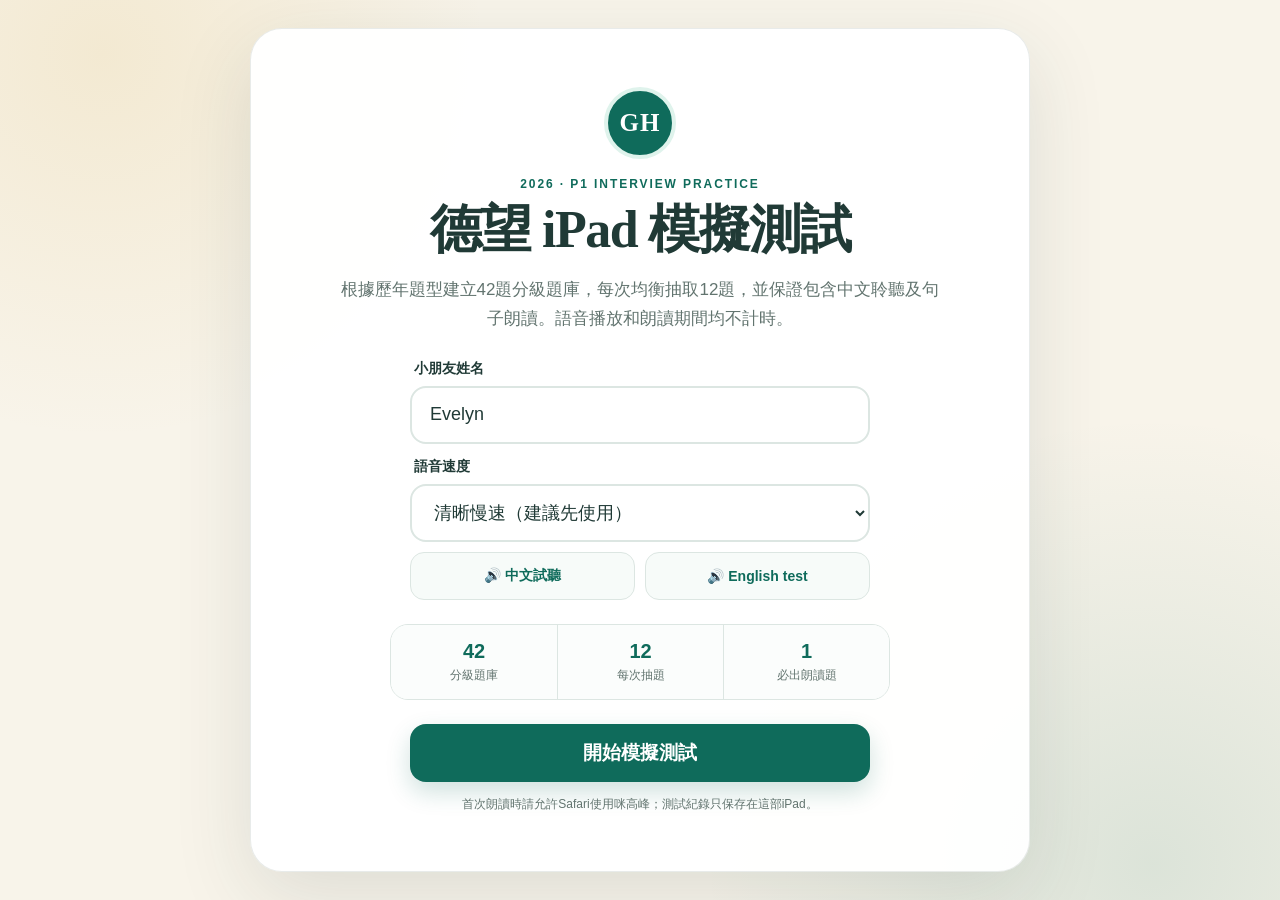
==== commit 560ecc69: "Add sentence reading practice with microphone feedback" ====
--- a/good-hope-ipad-test/index.html
+++ b/good-hope-ipad-test/index.html
@@ -13,6 +13,7 @@
     .quiz{min-height:100svh;padding-bottom:max(20px,env(safe-area-inset-bottom));display:grid;grid-template-rows:auto 5px 1fr auto;background:#f9fbfa}.qhead{height:74px;padding:max(14px,env(safe-area-inset-top)) max(26px,env(safe-area-inset-right)) 12px max(26px,env(safe-area-inset-left));display:flex;align-items:center;justify-content:space-between;background:#fff}.qcount{color:var(--muted);font-size:15px;font-weight:700}.timer{min-width:88px;height:42px;padding:0 14px;display:flex;align-items:center;justify-content:center;gap:8px;border-radius:22px;color:var(--green);background:var(--mint);font-size:20px;font-weight:850;font-variant-numeric:tabular-nums}.timer.wait{min-width:112px;font-size:13px}.timer.urgent{color:#fff;background:var(--danger);animation:pulse 1s infinite}@keyframes pulse{50%{transform:scale(1.04)}}.track{background:#e7eeeb;overflow:hidden}.track i{display:block;height:100%;background:linear-gradient(90deg,var(--green),#45a58c);transition:width .35s ease}.panel{width:min(940px,calc(100% - 48px));margin:auto;padding:clamp(22px,4vh,44px) 0;text-align:center}.pill{display:inline-flex;padding:7px 14px;color:var(--green);background:var(--mint);border-radius:999px;font-size:13px;font-weight:800}.level{margin-left:8px;color:#8b6b20;background:#fff1c8}.instruction{margin:16px 0 4px;color:var(--muted);font-size:clamp(17px,2.4vw,21px)}.panel h1{margin:12px auto 22px;font-size:clamp(30px,5vw,48px);line-height:1.2;letter-spacing:-.025em}.audio{min-height:58px;margin:-1px 0 14px;padding:0 26px;border:2px solid var(--green);border-radius:999px;color:#fff;background:var(--green);font-weight:850;box-shadow:0 8px 20px rgba(15,107,91,.16)}.audio.playing{color:var(--green);background:var(--mint);box-shadow:none}.audio-note{margin:-2px 0 17px;color:var(--muted);font-size:12px}.choices{display:grid;grid-template-columns:repeat(2,1fr);gap:16px}.choices button{min-height:92px;padding:15px 22px;display:flex;align-items:center;gap:18px;border:2px solid var(--line);border-radius:20px;color:var(--ink);background:#fff;box-shadow:0 5px 16px rgba(32,58,54,.05);font-size:clamp(20px,3vw,27px);font-weight:700;text-align:left}.choices button:active:not(:disabled){border-color:var(--green);background:var(--mint);transform:scale(.99)}.choices button:disabled{opacity:.38}.letter{width:42px;height:42px;flex:0 0 42px;display:grid;place-items:center;border-radius:50%;color:var(--green);background:var(--mint);font-size:17px;font-weight:900}.choices.long button{min-height:98px;font-size:clamp(17px,2.6vw,22px)}.qfoot{min-height:60px;padding:8px max(26px,env(safe-area-inset-right)) 8px max(26px,env(safe-area-inset-left));display:flex;align-items:center;justify-content:space-between;color:var(--muted);background:#fff;border-top:1px solid var(--line);font-size:13px}.qfoot button{border:0;color:var(--muted);background:transparent;text-decoration:underline}
     .score{--score:0deg;width:164px;height:164px;margin:26px auto 18px;padding:13px;border-radius:50%;background:conic-gradient(var(--green) var(--score),var(--mint) 0)}.score>div{width:100%;height:100%;display:grid;place-content:center;border-radius:50%;background:#fff}.score strong{font-size:52px;line-height:.9}.score span{color:var(--muted);font-size:16px}.message{margin:0 auto 24px;color:var(--muted)}.catgrid{display:grid;grid-template-columns:repeat(4,1fr);gap:10px}.catgrid>div{padding:15px 12px;border-radius:14px;background:#f5faf8;text-align:left}.catgrid span{display:block;color:var(--muted);font-size:12px}.catgrid strong{display:block;margin:4px 0 9px;font-size:20px}.minibar{height:5px;border-radius:5px;background:var(--line);overflow:hidden}.minibar i{display:block;height:100%;border-radius:inherit;background:var(--green)}.review{margin-top:26px;text-align:left}.review h2{font-size:18px}.review details{margin-top:8px;padding:14px 16px;border:1px solid var(--line);border-radius:13px;background:#fff}.review summary{display:flex;justify-content:space-between;cursor:pointer;font-size:14px}.review summary b{color:var(--green)}.review .wrong summary b{color:var(--danger)}.review details p{margin:10px 0 0;color:var(--muted);font-size:13px}.actions{display:grid;grid-template-columns:1fr 1fr;gap:12px;margin-top:24px}
     @media(max-width:620px){.card{border-radius:24px}.choices{grid-template-columns:1fr;gap:11px}.choices button{min-height:72px}.panel{width:min(100% - 28px,940px);padding:22px 0}.catgrid{grid-template-columns:repeat(2,1fr)}.voice-tests{grid-template-columns:1fr}.qhead{height:68px}}@media(orientation:landscape) and (max-height:720px){.qhead{height:60px}.panel{padding:14px 0}.instruction{margin-top:8px}.panel h1{margin:5px auto 12px;font-size:clamp(27px,4vw,38px)}.audio{min-height:44px;margin-bottom:8px}.audio-note{margin-bottom:10px}.choices button{min-height:66px}.choices.long button{min-height:72px}}@media(prefers-reduced-motion:reduce){*{animation:none!important;transition:none!important}}
+    .reading-card{max-width:680px;margin:0 auto 18px;padding:22px;border:2px solid var(--mint);border-radius:22px;background:#f7fbf9}.mic{min-width:230px;min-height:62px;border:0;border-radius:999px;color:#fff;background:var(--green);font-size:18px;font-weight:850;box-shadow:0 8px 20px rgba(15,107,91,.18)}.mic.listening{background:var(--danger);animation:pulse 1s infinite}.read-status{min-height:22px;margin:14px 0 0;color:var(--muted);font-size:14px}.read-fallback{display:none;grid-template-columns:1fr 1fr;gap:10px;margin-top:14px}.read-fallback.show{display:grid}.read-fallback button{min-height:48px;border:1px solid var(--line);border-radius:14px;color:var(--green);background:#fff;font-weight:750}
   </style>
 </head>
 <body><main id="app"></main>
@@ -27,6 +28,12 @@
 {id:'z7',c:'中文',d:3,i:'選出最適合的詞語',p:'妹妹收到生日禮物，心裏十分＿＿。',o:['愉快','生氣','害怕','疲倦'],a:0,s:28,n:'中文詞義及情境理解'},
 {id:'z8',c:'中文',d:3,i:'閱讀句子後回答問題',p:'小明先洗手，然後才吃午餐。小明先做甚麼？',o:['吃午餐','洗手','收拾書包','喝水'],a:1,s:30,n:'中文句子理解及先後次序'},
 {id:'z9',c:'中文',d:3,i:'選出不同類別的一項',p:'哪一個不是水果？',o:['蘋果','香蕉','胡蘿蔔','橙'],a:2,s:24,n:'中文分類及生活常識'},
+{id:'r1',c:'中文',d:1,r:true,i:'請清楚朗讀下面的句子',p:'我們在公園玩耍。',o:['需重讀','朗讀完成'],a:1,s:30,n:'中文句子朗讀'},
+{id:'r2',c:'中文',d:1,r:true,i:'請清楚朗讀下面的句子',p:'妹妹喜歡吃香甜的草莓。',o:['需重讀','朗讀完成'],a:1,s:30,n:'中文句子朗讀'},
+{id:'r3',c:'中文',d:2,r:true,i:'請清楚朗讀下面的句子',p:'小鳥在藍色的天空中飛翔。',o:['需重讀','朗讀完成'],a:1,s:32,n:'中文句子朗讀'},
+{id:'r4',c:'中文',d:2,r:true,i:'請清楚朗讀下面的句子',p:'放學後，我先完成家課，然後才玩耍。',o:['需重讀','朗讀完成'],a:1,s:35,n:'中文句子朗讀'},
+{id:'r5',c:'中文',d:3,r:true,i:'請清楚朗讀下面的句子',p:'下雨的時候，我會帶雨傘，也會小心地走路。',o:['需重讀','朗讀完成'],a:1,s:38,n:'中文句子朗讀'},
+{id:'r6',c:'中文',d:3,r:true,i:'請清楚朗讀下面的句子',p:'如果同學忘記帶鉛筆，我願意把自己的文具借給她。',o:['需重讀','朗讀完成'],a:1,s:42,n:'中文句子朗讀'},
 {id:'e1',c:'英文',d:1,i:'Listen and choose the correct picture.',p:'Tap the answer after listening.',o:['☂️','🎒','✏️','⚽️'],a:0,s:20,v:['Umbrella.','en-GB'],n:'英文聆聽及圖片配對'},
 {id:'e2',c:'英文',d:1,i:'Listen and choose the correct meaning.',p:'Where is the cat?',o:['小貓在桌子下面','小貓在桌子上面','小貓在門旁邊','小貓在椅子後面'],a:0,s:24,v:['The cat is under the table.','en-GB'],n:'英文位置詞理解'},
 {id:'e3',c:'英文',d:1,i:'Listen and choose the correct group.',p:'Tap the answer after listening.',o:['★  ○  □','○  ★  □','○  □  ★','□  ○  ★'],a:1,s:22,v:['Tap the group with a star between a circle and a square.','en-GB'],n:'英文指令及位置概念'},
@@ -58,20 +65,92 @@
 
 const app=document.getElementById('app');
 const CATS=['中文','英文','數學','邏輯'];
-let name='Evelyn',Q=[],at=0,left=0,ans=[],locked=false,timer=null,audioPlayed=false,audioToken=0,speed=localStorage.getItem('gh-speed')||'clear';
+let name='Evelyn',Q=[],at=0,left=0,ans=[],heard=[],locked=false,timer=null,audioPlayed=false,audioToken=0,speed=localStorage.getItem('gh-speed')||'clear',activeRecognition=null,readStopTimer=null;
 const esc=s=>String(s).replace(/[&<>"']/g,m=>({'&':'&amp;','<':'&lt;','>':'&gt;','"':'&quot;',"'":'&#39;'}[m]));
 const shuffle=a=>{const b=[...a];for(let i=b.length-1;i>0;i--){const j=Math.floor(Math.random()*(i+1));[b[i],b[j]]=[b[j],b[i]]}return b};
-function buildSet(){const picked=[];CATS.forEach(c=>[1,2,3].forEach(d=>{const pool=BANK.filter(q=>q.c===c&&q.d===d);picked.push(pool[Math.floor(Math.random()*pool.length)])}));return shuffle(picked)}
+function buildSet(){const picked=[];picked.push(shuffle(BANK.filter(q=>q.c==='中文'&&q.v))[0]);picked.push(shuffle(BANK.filter(q=>q.c==='中文'&&q.r))[0]);picked.push(shuffle(BANK.filter(q=>q.c==='中文'&&!q.v&&!q.r))[0]);['英文','數學','邏輯'].forEach(c=>[1,2,3].forEach(d=>{const pool=BANK.filter(q=>q.c===c&&q.d===d);picked.push(pool[Math.floor(Math.random()*pool.length)])}));return shuffle(picked)}
 function voiceFor(lang){if(!('speechSynthesis'in window))return null;const vs=speechSynthesis.getVoices();const score=v=>{const l=v.lang.toLowerCase(),n=v.name.toLowerCase();let s=0;if(lang==='zh-HK'){if(l==='zh-hk'||l==='yue-hk')s+=100;if(l.startsWith('zh'))s+=30;if(/sin-ji|cantonese|hong kong|siri/.test(n))s+=25}else{if(l==='en-gb')s+=100;if(l.startsWith('en'))s+=30;if(/daniel|serena|kate|siri|british/.test(n))s+=20}if(v.localService)s+=5;return s};return [...vs].sort((a,b)=>score(b)-score(a))[0]||null}
 function utter(text,lang,onend){if(!('speechSynthesis'in window)){onend&&onend();return}speechSynthesis.cancel();const u=new SpeechSynthesisUtterance(text);u.lang=lang;u.rate=speed==='clear'?(lang.startsWith('en')?.72:.66):(lang.startsWith('en')?.86:.8);u.pitch=.98;u.volume=1;const v=voiceFor(lang);if(v)u.voice=v;u.onend=onend;u.onerror=onend;speechSynthesis.speak(u)}
 function history(){try{return JSON.parse(localStorage.getItem('gh-attempts-v2')||'[]')}catch(e){return[]}}
 function sample(lang){const b=document.getElementById(lang==='zh-HK'?'zhSample':'enSample');if(b){b.textContent='播放中…';b.disabled=true}utter(lang==='zh-HK'?'請留心聆聽，選出老師讀出的答案。':'Listen carefully and choose the correct answer.',lang,()=>{if(b){b.textContent=lang==='zh-HK'?'🔊 中文試聽':'🔊 English test';b.disabled=false}})}
-function welcome(){audioToken++;clearInterval(timer);if('speechSynthesis'in window)speechSynthesis.cancel();const h=history();app.innerHTML=`<section class="shell welcome"><div class="card"><div class="mark">GH</div><p class="eyebrow">2026 · P1 INTERVIEW PRACTICE</p><h1>德望 iPad 模擬測試</h1><p class="intro">根據歷年題型建立36題分級題庫，每次均衡抽取12題。語音題先完整播放，播放期間不計時。</p><label class="name"><span>小朋友姓名</span><input id="name" value="${esc(name)}" autocomplete="off"></label><label class="setting"><span>語音速度</span><select id="speed"><option value="clear" ${speed==='clear'?'selected':''}>清晰慢速（建議先使用）</option><option value="normal" ${speed==='normal'?'selected':''}>正常面試速度</option></select></label><div class="voice-tests"><button id="zhSample">🔊 中文試聽</button><button id="enSample">🔊 English test</button></div><div class="facts"><div><strong>36</strong><span>分級題庫</span></div><div><strong>12</strong><span>每次抽題</span></div><div><strong>4</strong><span>考察範疇</span></div></div><button class="primary" id="start">開始模擬測試</button><p class="privacy">測試期間不顯示對錯；紀錄只保存在這部iPad。</p>${h.length?`<div class="history"><div class="history-head"><h2>最近紀錄</h2><button id="clear">清除</button></div>${h.slice(0,3).map(x=>`<div class="history-row"><span>${esc(x.d)}</span><strong>${x.score}/12</strong></div>`).join('')}</div>`:''}</div></section>`;document.getElementById('speed').onchange=e=>{speed=e.target.value;localStorage.setItem('gh-speed',speed)};document.getElementById('zhSample').onclick=()=>sample('zh-HK');document.getElementById('enSample').onclick=()=>sample('en-GB');document.getElementById('start').onclick=()=>{name=document.getElementById('name').value.trim()||'小朋友';speed=document.getElementById('speed').value;localStorage.setItem('gh-speed',speed);Q=buildSet();at=0;ans=[];showQ()};if(h.length)document.getElementById('clear').onclick=()=>{localStorage.removeItem('gh-attempts-v2');welcome()}}
+function welcome(){
+  audioToken++;clearInterval(timer);stopReading();
+  if('speechSynthesis'in window)speechSynthesis.cancel();
+  const h=history();
+  app.innerHTML=`<section class="shell welcome"><div class="card"><div class="mark">GH</div><p class="eyebrow">2026 · P1 INTERVIEW PRACTICE</p><h1>德望 iPad 模擬測試</h1><p class="intro">根據歷年題型建立42題分級題庫，每次均衡抽取12題，並保證包含中文聆聽及句子朗讀。語音播放和朗讀期間均不計時。</p><label class="name"><span>小朋友姓名</span><input id="name" value="${esc(name)}" autocomplete="off"></label><label class="setting"><span>語音速度</span><select id="speed"><option value="clear" ${speed==='clear'?'selected':''}>清晰慢速（建議先使用）</option><option value="normal" ${speed==='normal'?'selected':''}>正常面試速度</option></select></label><div class="voice-tests"><button id="zhSample">🔊 中文試聽</button><button id="enSample">🔊 English test</button></div><div class="facts"><div><strong>42</strong><span>分級題庫</span></div><div><strong>12</strong><span>每次抽題</span></div><div><strong>1</strong><span>必出朗讀題</span></div></div><button class="primary" id="start">開始模擬測試</button><p class="privacy">首次朗讀時請允許Safari使用咪高峰；測試紀錄只保存在這部iPad。</p>${h.length?`<div class="history"><div class="history-head"><h2>最近紀錄</h2><button id="clear">清除</button></div>${h.slice(0,3).map(x=>`<div class="history-row"><span>${esc(x.d)}</span><strong>${x.score}/12</strong></div>`).join('')}</div>`:''}</div></section>`;
+  document.getElementById('speed').onchange=e=>{speed=e.target.value;localStorage.setItem('gh-speed',speed)};
+  document.getElementById('zhSample').onclick=()=>sample('zh-HK');
+  document.getElementById('enSample').onclick=()=>sample('en-GB');
+  document.getElementById('start').onclick=()=>{name=document.getElementById('name').value.trim()||'小朋友';speed=document.getElementById('speed').value;localStorage.setItem('gh-speed',speed);Q=buildSet();at=0;ans=[];heard=[];showQ()};
+  if(h.length)document.getElementById('clear').onclick=()=>{localStorage.removeItem('gh-attempts-v2');welcome()};
+}
 function startTimer(){clearInterval(timer);const t=document.getElementById('timer');if(!t)return;t.classList.remove('wait');t.innerHTML=`◷ <span>${left}</span>`;timer=setInterval(()=>{left--;const s=document.querySelector('#timer span');if(s)s.textContent=left;if(left<=7)t.classList.add('urgent');if(left<=0){clearInterval(timer);choose(null)}},1000)}
 function playQuestion(){if(locked)return;const q=Q[at],button=document.getElementById('audio'),token=++audioToken;clearInterval(timer);button.disabled=true;button.classList.add('playing');button.textContent='🔊 播放中…';document.getElementById('timer').className='timer wait';document.getElementById('timer').textContent='播放時暫停計時';utter(q.v[0],q.v[1],()=>{if(token!==audioToken)return;audioPlayed=true;button.disabled=false;button.classList.remove('playing');button.textContent='🔊 再播放一次';document.querySelectorAll('.choices button').forEach(b=>b.disabled=false);document.getElementById('skip').disabled=false;startTimer()})}
-function showQ(){audioToken++;clearInterval(timer);if('speechSynthesis'in window)speechSynthesis.cancel();locked=false;audioPlayed=false;const q=Q[at];left=q.s;const long=q.o.some(x=>x.length>18);app.innerHTML=`<section class="quiz"><header class="qhead"><div class="qcount">第 ${at+1} / ${Q.length} 題</div><div class="timer ${q.v?'wait':''}" id="timer">${q.v?'等待播放':`◷ <span>${left}</span>`}</div></header><div class="track"><i style="width:${(at+1)/Q.length*100}%"></i></div><div class="panel"><div><span class="pill">${q.c}</span><span class="pill level">難度 ${q.d}</span></div><p class="instruction">${esc(q.i)}</p><h1>${esc(q.p)}</h1>${q.v?'<button class="audio" id="audio">🔊 播放題目</button><p class="audio-note">播放期間不計時；聽完後才可選擇答案</p>':''}<div class="choices ${long?'long':''}">${q.o.map((x,i)=>`<button data-i="${i}" ${q.v?'disabled':''}><span class="letter">${String.fromCharCode(65+i)}</span><span>${esc(x)}</span></button>`).join('')}</div></div><footer class="qfoot"><span>${q.v?'請先播放並聽完整條題目':'請選出一個答案'}</span><button id="skip" ${q.v?'disabled':''}>跳過此題</button></footer></section>`;document.querySelectorAll('.choices button').forEach(b=>b.onclick=()=>choose(Number(b.dataset.i)));document.getElementById('skip').onclick=()=>choose(null);if(q.v)document.getElementById('audio').onclick=playQuestion;else startTimer()}
-function choose(v){if(locked||Q[at].v&&!audioPlayed)return;locked=true;audioToken++;clearInterval(timer);if('speechSynthesis'in window)speechSynthesis.cancel();ans.push(v);document.querySelectorAll('button').forEach(b=>b.disabled=true);setTimeout(()=>{if(at===Q.length-1)result();else{at++;showQ()}},v===null?120:380)}
-function result(){audioToken++;clearInterval(timer);if('speechSynthesis'in window)speechSynthesis.cancel();const score=ans.reduce((n,x,i)=>n+(x===Q[i].a),0),pct=Math.round(score/Q.length*100);let h=history();h.unshift({d:new Date().toLocaleString('zh-HK',{hour12:false}),score});localStorage.setItem('gh-attempts-v2',JSON.stringify(h.slice(0,5)));const cg=CATS.map(c=>{const ii=Q.map((q,i)=>q.c===c?i:-1).filter(i=>i>=0),ok=ii.filter(i=>ans[i]===Q[i].a).length;return`<div><span>${c}</span><strong>${ok}/${ii.length}</strong><div class="minibar"><i style="width:${ok/ii.length*100}%"></i></div></div>`}).join('');app.innerHTML=`<section class="shell"><div class="card"><p class="eyebrow">測試完成</p><h1>${esc(name)} 的成績</h1><div class="score" style="--score:${pct*3.6}deg"><div><strong>${score}</strong><span>/ ${Q.length}</span></div></div><p class="message">${pct>=85?'整體表現穩定，可以改用正常面試速度。':pct>=65?'基礎良好，建議集中重做失分範疇。':'先使用清晰慢速，理解指令後再練限時。'}</p><div class="catgrid">${cg}</div><div class="review"><h2>答題檢視</h2>${Q.map((q,i)=>{const ok=ans[i]===q.a;return`<details class="${ok?'':'wrong'}"><summary><span>第${i+1}題 · ${q.c} · 難度${q.d}</span><b>${ok?'正確':ans[i]===null?'超時':'需重溫'}</b></summary><p>${esc(q.n)}</p><p>正確答案：${esc(q.o[q.a])}</p>${!ok&&ans[i]!==null?`<p>作答：${esc(q.o[ans[i]])}</p>`:''}</details>`}).join('')}</div><div class="actions"><button class="primary" id="again">換一套題</button><button class="secondary" id="home">返回首頁</button></div></div></section>`;document.getElementById('again').onclick=()=>{Q=buildSet();at=0;ans=[];showQ()};document.getElementById('home').onclick=welcome}
+function stopReading(){
+  clearTimeout(readStopTimer);
+  if(activeRecognition){try{activeRecognition.abort()}catch(e){}activeRecognition=null}
+}
+function normaliseReading(text){return String(text||'').toLowerCase().replace(/裏/g,'裡').replace(/[，。！？、,.!?\s]/g,'')}
+function editDistance(a,b){const x=[...a],y=[...b],row=Array(y.length+1).fill(0).map((_,i)=>i);for(let i=1;i<=x.length;i++){let prev=row[0];row[0]=i;for(let j=1;j<=y.length;j++){const old=row[j];row[j]=Math.min(row[j]+1,row[j-1]+1,prev+(x[i-1]===y[j-1]?0:1));prev=old}}return row[y.length]}
+function readingScore(spoken,target){const a=normaliseReading(spoken),b=normaliseReading(target);if(!a||!b)return 0;return 1-editDistance(a,b)/Math.max(a.length,b.length)}
+function showReadFallback(message){
+  const status=document.getElementById('readStatus'),fallback=document.getElementById('readFallback'),mic=document.getElementById('mic');
+  if(status)status.textContent=message||'未能清楚收錄，請再試一次。';
+  if(fallback)fallback.classList.add('show');
+  if(mic){mic.classList.remove('listening');mic.disabled=false;mic.textContent='🎙️ 再讀一次'}
+}
+function startReading(){
+  if(locked)return;
+  const Recognition=window.SpeechRecognition||window.webkitSpeechRecognition;
+  if(!Recognition){showReadFallback('這部iPad未能啟用語音識別，請由家長確認朗讀。');return}
+  stopReading();
+  const q=Q[at],mic=document.getElementById('mic'),status=document.getElementById('readStatus'),fallback=document.getElementById('readFallback');
+  if(fallback)fallback.classList.remove('show');
+  const recognition=new Recognition();activeRecognition=recognition;
+  let captured=false;
+  recognition.lang='zh-HK';recognition.continuous=false;recognition.interimResults=false;recognition.maxAlternatives=5;
+  recognition.onstart=()=>{mic.disabled=true;mic.classList.add('listening');mic.textContent='● 正在聆聽…';status.textContent='請由頭至尾清楚朗讀句子';document.getElementById('timer').textContent='朗讀時不計時'};
+  recognition.onresult=event=>{captured=true;const alternatives=Array.from(event.results[0]).map(x=>x.transcript);const best=alternatives.sort((a,b)=>readingScore(b,q.p)-readingScore(a,q.p))[0]||'';const passed=readingScore(best,q.p)>=.7;mic.classList.remove('listening');mic.textContent='✓ 已收錄';status.textContent='已完成朗讀，正在前往下一題…';clearTimeout(readStopTimer);activeRecognition=null;setTimeout(()=>choose(passed?1:0,best),550)};
+  recognition.onerror=()=>{if(!captured)showReadFallback('未能清楚收錄，請再試一次或由家長確認。')};
+  recognition.onend=()=>{clearTimeout(readStopTimer);activeRecognition=null;if(!captured&&!locked)showReadFallback('沒有聽到完整句子，請再試一次。')};
+  try{recognition.start();readStopTimer=setTimeout(()=>{try{recognition.stop()}catch(e){}},12000)}catch(e){showReadFallback('咪高峰未能啟動，請再試一次。')}
+}
+function showQ(){
+  audioToken++;clearInterval(timer);stopReading();
+  if('speechSynthesis'in window)speechSynthesis.cancel();
+  locked=false;audioPlayed=false;
+  const q=Q[at];left=q.s;
+  const long=!q.r&&q.o.some(x=>x.length>18);
+  const response=q.r
+    ? `<div class="reading-card"><button class="mic" id="mic">🎙️ 開始朗讀</button><p class="read-status" id="readStatus">按下後，看到紅點才開始讀</p><div class="read-fallback" id="readFallback"><button id="readRetry">再讀一次</button><button id="readConfirm">家長確認已朗讀</button></div></div>`
+    : `${q.v?'<button class="audio" id="audio">🔊 播放題目</button><p class="audio-note">播放期間不計時；聽完後才可選擇答案</p>':''}<div class="choices ${long?'long':''}">${q.o.map((x,i)=>`<button data-i="${i}" ${q.v?'disabled':''}><span class="letter">${String.fromCharCode(65+i)}</span><span>${esc(x)}</span></button>`).join('')}</div>`;
+  const waiting=q.v||q.r;
+  app.innerHTML=`<section class="quiz"><header class="qhead"><div class="qcount">第 ${at+1} / ${Q.length} 題</div><div class="timer ${waiting?'wait':''}" id="timer">${q.r?'等待朗讀':q.v?'等待播放':`◷ <span>${left}</span>`}</div></header><div class="track"><i style="width:${(at+1)/Q.length*100}%"></i></div><div class="panel"><div><span class="pill">${q.c}</span><span class="pill level">難度 ${q.d}</span></div><p class="instruction">${esc(q.i)}</p><h1>${esc(q.p)}</h1>${response}</div><footer class="qfoot"><span>${q.r?'首次使用請允許Safari使用咪高峰':q.v?'請先播放並聽完整條題目':'請選出一個答案'}</span><button id="skip" ${q.v?'disabled':''}>${q.r?'咪高峰有問題':'跳過此題'}</button></footer></section>`;
+  document.querySelectorAll('.choices button').forEach(b=>b.onclick=()=>choose(Number(b.dataset.i)));
+  document.getElementById('skip').onclick=q.r?()=>showReadFallback('請再試一次，或由家長確認朗讀已完成。'):()=>choose(null);
+  if(q.r){document.getElementById('mic').onclick=startReading;document.getElementById('readRetry').onclick=startReading;document.getElementById('readConfirm').onclick=()=>choose(1,'家長確認已完成')}
+  else if(q.v)document.getElementById('audio').onclick=playQuestion;
+  else startTimer();
+}
+function choose(v,heardText=null){
+  if(locked||Q[at].v&&!audioPlayed)return;
+  locked=true;audioToken++;clearInterval(timer);stopReading();
+  if('speechSynthesis'in window)speechSynthesis.cancel();
+  ans.push(v);heard.push(heardText);
+  document.querySelectorAll('button').forEach(b=>b.disabled=true);
+  setTimeout(()=>{if(at===Q.length-1)result();else{at++;showQ()}},v===null?120:380);
+}
+function result(){
+  audioToken++;clearInterval(timer);stopReading();
+  if('speechSynthesis'in window)speechSynthesis.cancel();
+  const score=ans.reduce((n,x,i)=>n+(x===Q[i].a),0),pct=Math.round(score/Q.length*100);
+  let h=history();h.unshift({d:new Date().toLocaleString('zh-HK',{hour12:false}),score});localStorage.setItem('gh-attempts-v2',JSON.stringify(h.slice(0,5)));
+  const cg=CATS.map(c=>{const ii=Q.map((q,i)=>q.c===c?i:-1).filter(i=>i>=0),ok=ii.filter(i=>ans[i]===Q[i].a).length;return`<div><span>${c}</span><strong>${ok}/${ii.length}</strong><div class="minibar"><i style="width:${ok/ii.length*100}%"></i></div></div>`}).join('');
+  const reviews=Q.map((q,i)=>{const ok=ans[i]===q.a;const detail=q.r?`<p>朗讀句子：${esc(q.p)}</p><p>系統聽到：${esc(heard[i]||'未有紀錄')}</p>`:`<p>${esc(q.n)}</p><p>正確答案：${esc(q.o[q.a])}</p>${!ok&&ans[i]!==null?`<p>作答：${esc(q.o[ans[i]])}</p>`:''}`;return`<details class="${ok?'':'wrong'}"><summary><span>第${i+1}題 · ${q.c} · 難度${q.d}</span><b>${q.r?(ok?'朗讀清晰':'建議重讀'):(ok?'正確':ans[i]===null?'超時':'需重溫')}</b></summary>${detail}</details>`}).join('');
+  app.innerHTML=`<section class="shell"><div class="card"><p class="eyebrow">測試完成</p><h1>${esc(name)} 的成績</h1><div class="score" style="--score:${pct*3.6}deg"><div><strong>${score}</strong><span>/ ${Q.length}</span></div></div><p class="message">${pct>=85?'整體表現穩定，可以改用正常面試速度。':pct>=65?'基礎良好，建議集中重做失分範疇。':'先使用清晰慢速，理解指令後再練限時。'}</p><div class="catgrid">${cg}</div><div class="review"><h2>答題檢視</h2>${reviews}</div><div class="actions"><button class="primary" id="again">換一套題</button><button class="secondary" id="home">返回首頁</button></div></div></section>`;
+  document.getElementById('again').onclick=()=>{Q=buildSet();at=0;ans=[];heard=[];showQ()};
+  document.getElementById('home').onclick=welcome;
+}
 
 if('speechSynthesis'in window){speechSynthesis.getVoices();speechSynthesis.onvoiceschanged=()=>speechSynthesis.getVoices()}
 welcome();
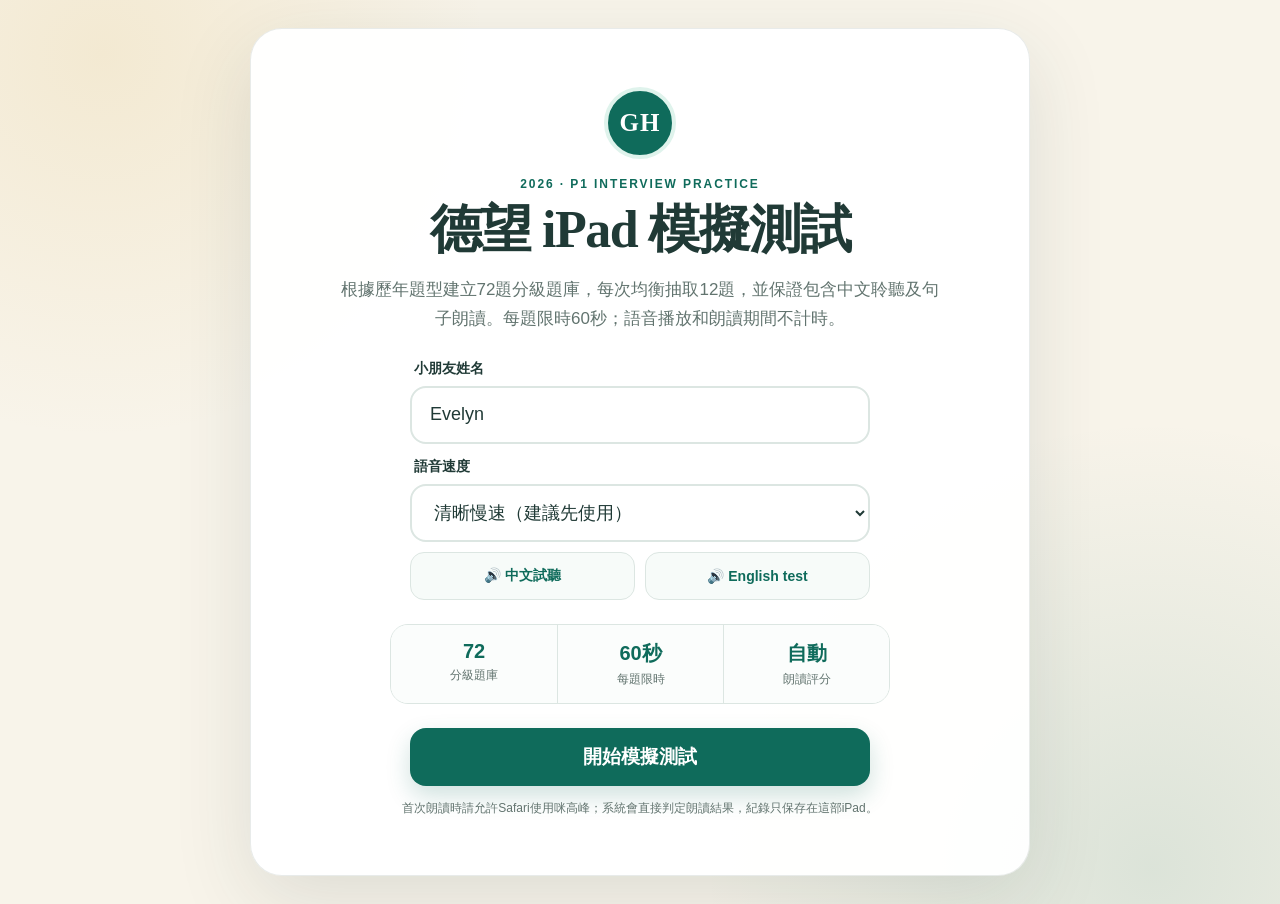
==== commit 6e0d3ea1: "Expand question bank and automate reading assessment" ====
--- a/good-hope-ipad-test/index.html
+++ b/good-hope-ipad-test/index.html
@@ -13,7 +13,7 @@
     .quiz{min-height:100svh;padding-bottom:max(20px,env(safe-area-inset-bottom));display:grid;grid-template-rows:auto 5px 1fr auto;background:#f9fbfa}.qhead{height:74px;padding:max(14px,env(safe-area-inset-top)) max(26px,env(safe-area-inset-right)) 12px max(26px,env(safe-area-inset-left));display:flex;align-items:center;justify-content:space-between;background:#fff}.qcount{color:var(--muted);font-size:15px;font-weight:700}.timer{min-width:88px;height:42px;padding:0 14px;display:flex;align-items:center;justify-content:center;gap:8px;border-radius:22px;color:var(--green);background:var(--mint);font-size:20px;font-weight:850;font-variant-numeric:tabular-nums}.timer.wait{min-width:112px;font-size:13px}.timer.urgent{color:#fff;background:var(--danger);animation:pulse 1s infinite}@keyframes pulse{50%{transform:scale(1.04)}}.track{background:#e7eeeb;overflow:hidden}.track i{display:block;height:100%;background:linear-gradient(90deg,var(--green),#45a58c);transition:width .35s ease}.panel{width:min(940px,calc(100% - 48px));margin:auto;padding:clamp(22px,4vh,44px) 0;text-align:center}.pill{display:inline-flex;padding:7px 14px;color:var(--green);background:var(--mint);border-radius:999px;font-size:13px;font-weight:800}.level{margin-left:8px;color:#8b6b20;background:#fff1c8}.instruction{margin:16px 0 4px;color:var(--muted);font-size:clamp(17px,2.4vw,21px)}.panel h1{margin:12px auto 22px;font-size:clamp(30px,5vw,48px);line-height:1.2;letter-spacing:-.025em}.audio{min-height:58px;margin:-1px 0 14px;padding:0 26px;border:2px solid var(--green);border-radius:999px;color:#fff;background:var(--green);font-weight:850;box-shadow:0 8px 20px rgba(15,107,91,.16)}.audio.playing{color:var(--green);background:var(--mint);box-shadow:none}.audio-note{margin:-2px 0 17px;color:var(--muted);font-size:12px}.choices{display:grid;grid-template-columns:repeat(2,1fr);gap:16px}.choices button{min-height:92px;padding:15px 22px;display:flex;align-items:center;gap:18px;border:2px solid var(--line);border-radius:20px;color:var(--ink);background:#fff;box-shadow:0 5px 16px rgba(32,58,54,.05);font-size:clamp(20px,3vw,27px);font-weight:700;text-align:left}.choices button:active:not(:disabled){border-color:var(--green);background:var(--mint);transform:scale(.99)}.choices button:disabled{opacity:.38}.letter{width:42px;height:42px;flex:0 0 42px;display:grid;place-items:center;border-radius:50%;color:var(--green);background:var(--mint);font-size:17px;font-weight:900}.choices.long button{min-height:98px;font-size:clamp(17px,2.6vw,22px)}.qfoot{min-height:60px;padding:8px max(26px,env(safe-area-inset-right)) 8px max(26px,env(safe-area-inset-left));display:flex;align-items:center;justify-content:space-between;color:var(--muted);background:#fff;border-top:1px solid var(--line);font-size:13px}.qfoot button{border:0;color:var(--muted);background:transparent;text-decoration:underline}
     .score{--score:0deg;width:164px;height:164px;margin:26px auto 18px;padding:13px;border-radius:50%;background:conic-gradient(var(--green) var(--score),var(--mint) 0)}.score>div{width:100%;height:100%;display:grid;place-content:center;border-radius:50%;background:#fff}.score strong{font-size:52px;line-height:.9}.score span{color:var(--muted);font-size:16px}.message{margin:0 auto 24px;color:var(--muted)}.catgrid{display:grid;grid-template-columns:repeat(4,1fr);gap:10px}.catgrid>div{padding:15px 12px;border-radius:14px;background:#f5faf8;text-align:left}.catgrid span{display:block;color:var(--muted);font-size:12px}.catgrid strong{display:block;margin:4px 0 9px;font-size:20px}.minibar{height:5px;border-radius:5px;background:var(--line);overflow:hidden}.minibar i{display:block;height:100%;border-radius:inherit;background:var(--green)}.review{margin-top:26px;text-align:left}.review h2{font-size:18px}.review details{margin-top:8px;padding:14px 16px;border:1px solid var(--line);border-radius:13px;background:#fff}.review summary{display:flex;justify-content:space-between;cursor:pointer;font-size:14px}.review summary b{color:var(--green)}.review .wrong summary b{color:var(--danger)}.review details p{margin:10px 0 0;color:var(--muted);font-size:13px}.actions{display:grid;grid-template-columns:1fr 1fr;gap:12px;margin-top:24px}
     @media(max-width:620px){.card{border-radius:24px}.choices{grid-template-columns:1fr;gap:11px}.choices button{min-height:72px}.panel{width:min(100% - 28px,940px);padding:22px 0}.catgrid{grid-template-columns:repeat(2,1fr)}.voice-tests{grid-template-columns:1fr}.qhead{height:68px}}@media(orientation:landscape) and (max-height:720px){.qhead{height:60px}.panel{padding:14px 0}.instruction{margin-top:8px}.panel h1{margin:5px auto 12px;font-size:clamp(27px,4vw,38px)}.audio{min-height:44px;margin-bottom:8px}.audio-note{margin-bottom:10px}.choices button{min-height:66px}.choices.long button{min-height:72px}}@media(prefers-reduced-motion:reduce){*{animation:none!important;transition:none!important}}
-    .reading-card{max-width:680px;margin:0 auto 18px;padding:22px;border:2px solid var(--mint);border-radius:22px;background:#f7fbf9}.mic{min-width:230px;min-height:62px;border:0;border-radius:999px;color:#fff;background:var(--green);font-size:18px;font-weight:850;box-shadow:0 8px 20px rgba(15,107,91,.18)}.mic.listening{background:var(--danger);animation:pulse 1s infinite}.read-status{min-height:22px;margin:14px 0 0;color:var(--muted);font-size:14px}.read-fallback{display:none;grid-template-columns:1fr 1fr;gap:10px;margin-top:14px}.read-fallback.show{display:grid}.read-fallback button{min-height:48px;border:1px solid var(--line);border-radius:14px;color:var(--green);background:#fff;font-weight:750}
+    .reading-card{max-width:680px;margin:0 auto 18px;padding:22px;border:2px solid var(--mint);border-radius:22px;background:#f7fbf9}.mic{min-width:230px;min-height:62px;border:0;border-radius:999px;color:#fff;background:var(--green);font-size:18px;font-weight:850;box-shadow:0 8px 20px rgba(15,107,91,.18)}.mic.listening{background:var(--danger);animation:pulse 1s infinite}.read-status{min-height:22px;margin:14px 0 0;color:var(--muted);font-size:15px;font-weight:700}.read-status.ok{color:var(--green)}.read-status.bad{color:var(--danger)}.heard-text{min-height:20px;margin:8px 0 0;color:var(--muted);font-size:13px}
   </style>
 </head>
 <body><main id="app"></main>
@@ -28,12 +28,24 @@
 {id:'z7',c:'中文',d:3,i:'選出最適合的詞語',p:'妹妹收到生日禮物，心裏十分＿＿。',o:['愉快','生氣','害怕','疲倦'],a:0,s:28,n:'中文詞義及情境理解'},
 {id:'z8',c:'中文',d:3,i:'閱讀句子後回答問題',p:'小明先洗手，然後才吃午餐。小明先做甚麼？',o:['吃午餐','洗手','收拾書包','喝水'],a:1,s:30,n:'中文句子理解及先後次序'},
 {id:'z9',c:'中文',d:3,i:'選出不同類別的一項',p:'哪一個不是水果？',o:['蘋果','香蕉','胡蘿蔔','橙'],a:2,s:24,n:'中文分類及生活常識'},
+{id:'z10',c:'中文',d:1,i:'按播放鍵，選出老師讀出的詞語',p:'請留心聆聽',o:['文俱','文具','聞具','文巨'],a:1,s:60,v:['文具','zh-HK'],n:'中文聆聽及字形辨識'},
+{id:'z11',c:'中文',d:1,i:'看圖選出正確詞語',p:'🍇',o:['葡匋','菩萄','葡萄','蒲桃'],a:2,s:60,n:'圖像與中文詞語配對'},
+{id:'z12',c:'中文',d:2,i:'找出有錯別字的句子',p:'哪一句寫錯了？',o:['我每天準時回校。','老師正在派發工作紙。','小朋友在操場上跳繩子。','哥哥把圖書放進書包裏。'],a:2,s:60,n:'中文閱讀及錯別字'},
+{id:'z13',c:'中文',d:2,i:'按播放鍵，選出老師讀出的詞語',p:'請留心聆聽',o:['圖書管','圖書館','圗書館','圖館書'],a:1,s:60,v:['圖書館','zh-HK'],n:'中文聆聽及相似字辨識'},
+{id:'z14',c:'中文',d:3,i:'閱讀短文後回答問題',p:'樂樂看見同學沒有鉛筆，便把自己的鉛筆借給她。樂樂是一個怎樣的孩子？',o:['自私','樂於助人','膽小','粗心'],a:1,s:60,n:'中文閱讀及人物品格'},
+{id:'z15',c:'中文',d:3,i:'選出正確的先後次序',p:'回家後，我洗手、吃茶點，然後做家課。第二件事是甚麼？',o:['做家課','吃茶點','洗手','上學'],a:1,s:60,n:'中文閱讀及先後次序'},
 {id:'r1',c:'中文',d:1,r:true,i:'請清楚朗讀下面的句子',p:'我們在公園玩耍。',o:['需重讀','朗讀完成'],a:1,s:30,n:'中文句子朗讀'},
 {id:'r2',c:'中文',d:1,r:true,i:'請清楚朗讀下面的句子',p:'妹妹喜歡吃香甜的草莓。',o:['需重讀','朗讀完成'],a:1,s:30,n:'中文句子朗讀'},
 {id:'r3',c:'中文',d:2,r:true,i:'請清楚朗讀下面的句子',p:'小鳥在藍色的天空中飛翔。',o:['需重讀','朗讀完成'],a:1,s:32,n:'中文句子朗讀'},
 {id:'r4',c:'中文',d:2,r:true,i:'請清楚朗讀下面的句子',p:'放學後，我先完成家課，然後才玩耍。',o:['需重讀','朗讀完成'],a:1,s:35,n:'中文句子朗讀'},
 {id:'r5',c:'中文',d:3,r:true,i:'請清楚朗讀下面的句子',p:'下雨的時候，我會帶雨傘，也會小心地走路。',o:['需重讀','朗讀完成'],a:1,s:38,n:'中文句子朗讀'},
 {id:'r6',c:'中文',d:3,r:true,i:'請清楚朗讀下面的句子',p:'如果同學忘記帶鉛筆，我願意把自己的文具借給她。',o:['需重讀','朗讀完成'],a:1,s:42,n:'中文句子朗讀'},
+{id:'r7',c:'中文',d:1,r:true,i:'請清楚朗讀下面的句子',p:'今天的天氣很好。',o:['需重讀','朗讀完成'],a:1,s:60,n:'中文句子朗讀'},
+{id:'r8',c:'中文',d:1,r:true,i:'請清楚朗讀下面的句子',p:'哥哥和我一起畫畫。',o:['需重讀','朗讀完成'],a:1,s:60,n:'中文句子朗讀'},
+{id:'r9',c:'中文',d:2,r:true,i:'請清楚朗讀下面的句子',p:'媽媽準備了新鮮的水果。',o:['需重讀','朗讀完成'],a:1,s:60,n:'中文句子朗讀'},
+{id:'r10',c:'中文',d:2,r:true,i:'請清楚朗讀下面的句子',p:'同學們安靜地排隊進入課室。',o:['需重讀','朗讀完成'],a:1,s:60,n:'中文句子朗讀'},
+{id:'r11',c:'中文',d:3,r:true,i:'請清楚朗讀下面的句子',p:'雖然今天下着大雨，但是我們仍然準時回到學校。',o:['需重讀','朗讀完成'],a:1,s:60,n:'中文句子朗讀'},
+{id:'r12',c:'中文',d:3,r:true,i:'請清楚朗讀下面的句子',p:'參觀圖書館時，我們不但要保持安靜，還要愛惜書本。',o:['需重讀','朗讀完成'],a:1,s:60,n:'中文句子朗讀'},
 {id:'e1',c:'英文',d:1,i:'Listen and choose the correct picture.',p:'Tap the answer after listening.',o:['☂️','🎒','✏️','⚽️'],a:0,s:20,v:['Umbrella.','en-GB'],n:'英文聆聽及圖片配對'},
 {id:'e2',c:'英文',d:1,i:'Listen and choose the correct meaning.',p:'Where is the cat?',o:['小貓在桌子下面','小貓在桌子上面','小貓在門旁邊','小貓在椅子後面'],a:0,s:24,v:['The cat is under the table.','en-GB'],n:'英文位置詞理解'},
 {id:'e3',c:'英文',d:1,i:'Listen and choose the correct group.',p:'Tap the answer after listening.',o:['★  ○  □','○  ★  □','○  □  ★','□  ○  ★'],a:1,s:22,v:['Tap the group with a star between a circle and a square.','en-GB'],n:'英文指令及位置概念'},
@@ -43,6 +55,12 @@
 {id:'e7',c:'英文',d:3,i:'Listen to the story and answer.',p:'Why did Mia share her umbrella?',o:['It was very sunny.','Her friend was getting wet.','She wanted a new umbrella.','She was walking alone.'],a:1,s:34,v:['Mia was walking to school when it started to rain. She saw Lily without an umbrella. Mia invited Lily to walk under her umbrella. Why did Mia share her umbrella?','en-GB'],n:'英文故事因果理解'},
 {id:'e8',c:'英文',d:3,i:'Listen to the story and answer.',p:'What did Ben put in his bag?',o:['A toy and a hat.','A book and a bottle.','An apple and a ball.','A pencil and a coat.'],a:1,s:34,v:['Ben put a book and a bottle of water into his bag. Then he waved goodbye and left for school. What did Ben put in his bag?','en-GB'],n:'英文故事細節理解'},
 {id:'e9',c:'英文',d:3,i:'Listen and think carefully.',p:'Why did Lucy take an umbrella?',o:['She saw dark clouds.','She wanted to play football.','She felt hungry.','She lost her school bag.'],a:0,s:34,v:['Lucy looked outside and saw dark clouds. Before leaving home, she took an umbrella. Why did Lucy take an umbrella?','en-GB'],n:'英文故事推理'},
+{id:'e10',c:'英文',d:1,i:'Listen and choose the correct picture.',p:'Tap the answer after listening.',o:['🔴','🔵','🟢','🟡'],a:0,s:60,v:['Touch the red circle.','en-GB'],n:'英文顏色及圖形指令'},
+{id:'e11',c:'英文',d:1,i:'Listen and count carefully.',p:'Which group has three pencils?',o:['✏️','✏️✏️','✏️✏️✏️','✏️✏️✏️✏️'],a:2,s:60,v:['Touch the group with three pencils.','en-GB'],n:'英文數量指令'},
+{id:'e12',c:'英文',d:2,i:'Listen and choose the correct spelling.',p:'Which word did you hear?',o:['school','shcool','scool','scholl'],a:0,s:60,v:['School.','en-GB'],n:'英文聆聽及拼字辨識'},
+{id:'e13',c:'英文',d:2,i:'Listen carefully, then choose.',p:'⭐　🔺　⚪　⬛',o:['⭐ Star','🔺 Triangle','⚪ Circle','⬛ Square'],a:2,s:60,v:['Touch the circle after the triangle.','en-GB'],n:'英文雙步指令及位置概念'},
+{id:'e14',c:'英文',d:3,i:'Listen to the story and answer.',p:'Where did Tom put the wet coat?',o:['On his bed.','Near the window.','Inside his school bag.','Under the table.'],a:1,s:60,v:['Tom came home in the rain. His coat was wet, so he hung it near the window to dry. Where did Tom put the wet coat?','en-GB'],n:'英文故事細節理解'},
+{id:'e15',c:'英文',d:3,i:'Listen to the story and answer.',p:'Why did Anna walk quietly?',o:['The baby was sleeping.','She was angry.','She lost her shoes.','The floor was wet.'],a:0,s:60,v:['Anna saw that her baby brother was sleeping. She closed the door gently and walked quietly across the room. Why did Anna walk quietly?','en-GB'],n:'英文故事因果推理'},
 {id:'m1',c:'數學',d:1,i:'選出正確答案',p:'5 + 4 = ?',o:['7','8','9','10'],a:2,s:17,n:'20以內加法'},
 {id:'m2',c:'數學',d:1,i:'選出正確答案',p:'12 − 3 = ?',o:['7','8','9','10'],a:2,s:17,n:'20以內減法'},
 {id:'m3',c:'數學',d:1,i:'選出最大的數字',p:'Which number is the greatest?',o:['7','13','9','11'],a:1,s:17,n:'數量及大小比較'},
@@ -52,6 +70,12 @@
 {id:'m7',c:'數學',d:3,i:'🍎代表3，🍌代表5',p:'🍎 + 🍎 + 🍌 = ?',o:['8','10','11','13'],a:2,s:27,n:'等量代換'},
 {id:'m8',c:'數學',d:3,i:'閱讀後選出正確答案',p:'妹妹有12張貼紙，送給朋友4張，還有多少張？',o:['6','7','8','9'],a:2,s:28,n:'減法應用題'},
 {id:'m9',c:'數學',d:3,i:'選出答案等於15的算式',p:'Which one equals 15?',o:['6 + 7','7 + 8','9 + 5','10 + 4'],a:1,s:27,n:'運算比較'},
+{id:'m10',c:'數學',d:1,i:'選出正確答案',p:'7 + 5 = ?',o:['10','11','12','13'],a:2,s:60,n:'20以內加法'},
+{id:'m11',c:'數學',d:1,i:'選出最小的數字',p:'Which number is the smallest?',o:['6','12','9','15'],a:0,s:60,n:'數量及大小比較'},
+{id:'m12',c:'數學',d:2,i:'找出欠缺的數字',p:'？ + 7 = 16',o:['7','8','9','10'],a:2,s:60,n:'缺數運算'},
+{id:'m13',c:'數學',d:2,i:'閱讀後選出正確答案',p:'桌上有9個橙，再放上6個，現在共有多少個？',o:['13','14','15','16'],a:2,s:60,n:'加法應用題'},
+{id:'m14',c:'數學',d:3,i:'🍓代表4，🍇代表2',p:'🍓 + 🍇 + 🍇 = ?',o:['6','7','8','10'],a:2,s:60,n:'等量代換'},
+{id:'m15',c:'數學',d:3,i:'比較兩個算式',p:'哪一個算式的答案最大？',o:['9 + 5','18 − 3','7 + 9','20 − 5'],a:2,s:60,n:'運算比較'},
 {id:'l1',c:'邏輯',d:1,i:'選出最長的一條線',p:'Which line is the longest?',o:['━━━━━━','━━━━━━━━━━','━━━━','━━━━━━━━'],a:1,s:18,n:'長短比較'},
 {id:'l2',c:'邏輯',d:1,i:'找出不同類別的一項',p:'Which one is different?',o:['🍎','🍌','🥕','🍊'],a:2,s:18,n:'圖像分類'},
 {id:'l3',c:'邏輯',d:1,i:'找出圖形規律',p:'○　△　○　△　？',o:['○','□','★','◇'],a:0,s:18,n:'圖形規律'},
@@ -61,6 +85,12 @@
 {id:'l7',c:'邏輯',d:3,i:'由小至大排列數字',p:'哪一組次序正確？',o:['3，7，9，12','3，9，7，12','12，9，7，3','7，3，9，12'],a:0,s:24,n:'數字排序'},
 {id:'l8',c:'邏輯',d:3,i:'觀察位置後回答',p:'🐶　🐱　🐰　誰在小貓的右邊？',o:['小狗','小兔','小貓','沒有動物'],a:1,s:24,n:'左右位置概念'},
 {id:'l9',c:'邏輯',d:3,i:'根據資料作出推理',p:'Amy比Bea高，Bea比Cara高。誰最高？',o:['Amy','Bea','Cara','三人一樣高'],a:0,s:28,n:'關係推理'}
+,{id:'l10',c:'邏輯',d:1,i:'找出不同類別的一項',p:'Which one is different?',o:['🐶','🐱','🐰','🍎'],a:3,s:60,n:'圖像分類'}
+,{id:'l11',c:'邏輯',d:1,i:'找出圖形規律',p:'⭐　⚪　⭐　⚪　？',o:['⭐','🔺','⬛','◆'],a:0,s:60,n:'圖形規律'}
+,{id:'l12',c:'邏輯',d:2,i:'找出數字規律',p:'5，10，15，20，？',o:['21','23','25','30'],a:2,s:60,n:'數字規律'}
+,{id:'l13',c:'邏輯',d:2,i:'觀察位置後回答',p:'🍎　🍌　🍇　🍊　誰在香蕉和橙之間？',o:['蘋果','香蕉','葡萄','橙'],a:2,s:60,n:'位置及中間概念'}
+,{id:'l14',c:'邏輯',d:3,i:'根據資料作出推理',p:'紅盒比藍盒重，黃盒比紅盒重。哪個盒最重？',o:['紅盒','藍盒','黃盒','一樣重'],a:2,s:60,n:'關係推理'}
+,{id:'l15',c:'邏輯',d:3,i:'找出數字規律',p:'1，2，4，7，11，？',o:['14','15','16','17'],a:2,s:60,n:'遞增規律'}
 ];
 
 const app=document.getElementById('app');
@@ -77,7 +107,7 @@
   audioToken++;clearInterval(timer);stopReading();
   if('speechSynthesis'in window)speechSynthesis.cancel();
   const h=history();
-  app.innerHTML=`<section class="shell welcome"><div class="card"><div class="mark">GH</div><p class="eyebrow">2026 · P1 INTERVIEW PRACTICE</p><h1>德望 iPad 模擬測試</h1><p class="intro">根據歷年題型建立42題分級題庫，每次均衡抽取12題，並保證包含中文聆聽及句子朗讀。語音播放和朗讀期間均不計時。</p><label class="name"><span>小朋友姓名</span><input id="name" value="${esc(name)}" autocomplete="off"></label><label class="setting"><span>語音速度</span><select id="speed"><option value="clear" ${speed==='clear'?'selected':''}>清晰慢速（建議先使用）</option><option value="normal" ${speed==='normal'?'selected':''}>正常面試速度</option></select></label><div class="voice-tests"><button id="zhSample">🔊 中文試聽</button><button id="enSample">🔊 English test</button></div><div class="facts"><div><strong>42</strong><span>分級題庫</span></div><div><strong>12</strong><span>每次抽題</span></div><div><strong>1</strong><span>必出朗讀題</span></div></div><button class="primary" id="start">開始模擬測試</button><p class="privacy">首次朗讀時請允許Safari使用咪高峰；測試紀錄只保存在這部iPad。</p>${h.length?`<div class="history"><div class="history-head"><h2>最近紀錄</h2><button id="clear">清除</button></div>${h.slice(0,3).map(x=>`<div class="history-row"><span>${esc(x.d)}</span><strong>${x.score}/12</strong></div>`).join('')}</div>`:''}</div></section>`;
+  app.innerHTML=`<section class="shell welcome"><div class="card"><div class="mark">GH</div><p class="eyebrow">2026 · P1 INTERVIEW PRACTICE</p><h1>德望 iPad 模擬測試</h1><p class="intro">根據歷年題型建立72題分級題庫，每次均衡抽取12題，並保證包含中文聆聽及句子朗讀。每題限時60秒；語音播放和朗讀期間不計時。</p><label class="name"><span>小朋友姓名</span><input id="name" value="${esc(name)}" autocomplete="off"></label><label class="setting"><span>語音速度</span><select id="speed"><option value="clear" ${speed==='clear'?'selected':''}>清晰慢速（建議先使用）</option><option value="normal" ${speed==='normal'?'selected':''}>正常面試速度</option></select></label><div class="voice-tests"><button id="zhSample">🔊 中文試聽</button><button id="enSample">🔊 English test</button></div><div class="facts"><div><strong>72</strong><span>分級題庫</span></div><div><strong>60秒</strong><span>每題限時</span></div><div><strong>自動</strong><span>朗讀評分</span></div></div><button class="primary" id="start">開始模擬測試</button><p class="privacy">首次朗讀時請允許Safari使用咪高峰；系統會直接判定朗讀結果，紀錄只保存在這部iPad。</p>${h.length?`<div class="history"><div class="history-head"><h2>最近紀錄</h2><button id="clear">清除</button></div>${h.slice(0,3).map(x=>`<div class="history-row"><span>${esc(x.d)}</span><strong>${x.score}/12</strong></div>`).join('')}</div>`:''}</div></section>`;
   document.getElementById('speed').onchange=e=>{speed=e.target.value;localStorage.setItem('gh-speed',speed)};
   document.getElementById('zhSample').onclick=()=>sample('zh-HK');
   document.getElementById('enSample').onclick=()=>sample('en-GB');
@@ -93,42 +123,44 @@
 function normaliseReading(text){return String(text||'').toLowerCase().replace(/裏/g,'裡').replace(/[，。！？、,.!?\s]/g,'')}
 function editDistance(a,b){const x=[...a],y=[...b],row=Array(y.length+1).fill(0).map((_,i)=>i);for(let i=1;i<=x.length;i++){let prev=row[0];row[0]=i;for(let j=1;j<=y.length;j++){const old=row[j];row[j]=Math.min(row[j]+1,row[j-1]+1,prev+(x[i-1]===y[j-1]?0:1));prev=old}}return row[y.length]}
 function readingScore(spoken,target){const a=normaliseReading(spoken),b=normaliseReading(target);if(!a||!b)return 0;return 1-editDistance(a,b)/Math.max(a.length,b.length)}
-function showReadFallback(message){
-  const status=document.getElementById('readStatus'),fallback=document.getElementById('readFallback'),mic=document.getElementById('mic');
-  if(status)status.textContent=message||'未能清楚收錄，請再試一次。';
-  if(fallback)fallback.classList.add('show');
-  if(mic){mic.classList.remove('listening');mic.disabled=false;mic.textContent='🎙️ 再讀一次'}
+function finishReading(passed,transcript,score=0){
+  if(locked)return;
+  const mic=document.getElementById('mic'),status=document.getElementById('readStatus'),heardBox=document.getElementById('heardText');
+  if(mic){mic.classList.remove('listening');mic.disabled=true;mic.textContent=passed?'✓ 朗讀正確':'✕ 需要重讀'}
+  if(status){status.className=`read-status ${passed?'ok':'bad'}`;status.textContent=passed?`系統判定：正確（${Math.round(score*100)}%）`:`系統判定：需重讀（${Math.round(score*100)}%）`}
+  if(heardBox)heardBox.textContent=`系統聽到：${transcript||'未能辨識'}`;
+  clearTimeout(readStopTimer);activeRecognition=null;
+  setTimeout(()=>choose(passed?1:0,transcript||'未能辨識'),1200);
 }
 function startReading(){
   if(locked)return;
   const Recognition=window.SpeechRecognition||window.webkitSpeechRecognition;
-  if(!Recognition){showReadFallback('這部iPad未能啟用語音識別，請由家長確認朗讀。');return}
+  if(!Recognition){finishReading(false,'此瀏覽器不支援語音辨識',0);return}
   stopReading();
-  const q=Q[at],mic=document.getElementById('mic'),status=document.getElementById('readStatus'),fallback=document.getElementById('readFallback');
-  if(fallback)fallback.classList.remove('show');
+  const q=Q[at],mic=document.getElementById('mic'),status=document.getElementById('readStatus'),heardBox=document.getElementById('heardText');
   const recognition=new Recognition();activeRecognition=recognition;
-  let captured=false;
+  let captured=false,finished=false;
   recognition.lang='zh-HK';recognition.continuous=false;recognition.interimResults=false;recognition.maxAlternatives=5;
-  recognition.onstart=()=>{mic.disabled=true;mic.classList.add('listening');mic.textContent='● 正在聆聽…';status.textContent='請由頭至尾清楚朗讀句子';document.getElementById('timer').textContent='朗讀時不計時'};
-  recognition.onresult=event=>{captured=true;const alternatives=Array.from(event.results[0]).map(x=>x.transcript);const best=alternatives.sort((a,b)=>readingScore(b,q.p)-readingScore(a,q.p))[0]||'';const passed=readingScore(best,q.p)>=.7;mic.classList.remove('listening');mic.textContent='✓ 已收錄';status.textContent='已完成朗讀，正在前往下一題…';clearTimeout(readStopTimer);activeRecognition=null;setTimeout(()=>choose(passed?1:0,best),550)};
-  recognition.onerror=()=>{if(!captured)showReadFallback('未能清楚收錄，請再試一次或由家長確認。')};
-  recognition.onend=()=>{clearTimeout(readStopTimer);activeRecognition=null;if(!captured&&!locked)showReadFallback('沒有聽到完整句子，請再試一次。')};
-  try{recognition.start();readStopTimer=setTimeout(()=>{try{recognition.stop()}catch(e){}},12000)}catch(e){showReadFallback('咪高峰未能啟動，請再試一次。')}
+  recognition.onstart=()=>{mic.disabled=true;mic.classList.add('listening');mic.textContent='● 正在聆聽…';status.className='read-status';status.textContent='請由頭至尾清楚朗讀句子';heardBox.textContent='';document.getElementById('timer').textContent='朗讀時不計時'};
+  recognition.onresult=event=>{captured=true;finished=true;const alternatives=Array.from(event.results[0]).map(x=>x.transcript);const best=alternatives.sort((a,b)=>readingScore(b,q.p)-readingScore(a,q.p))[0]||'';const score=readingScore(best,q.p);finishReading(score>=.72,best,score)};
+  recognition.onerror=()=>{if(!captured&&!finished){finished=true;finishReading(false,'未能辨識',0)}};
+  recognition.onend=()=>{clearTimeout(readStopTimer);activeRecognition=null;if(!captured&&!finished&&!locked){finished=true;finishReading(false,'沒有聽到完整句子',0)}};
+  try{recognition.start();readStopTimer=setTimeout(()=>{try{recognition.stop()}catch(e){}},15000)}catch(e){finishReading(false,'咪高峰未能啟動',0)}
 }
 function showQ(){
   audioToken++;clearInterval(timer);stopReading();
   if('speechSynthesis'in window)speechSynthesis.cancel();
   locked=false;audioPlayed=false;
-  const q=Q[at];left=q.s;
+  const q=Q[at];left=60;
   const long=!q.r&&q.o.some(x=>x.length>18);
   const response=q.r
-    ? `<div class="reading-card"><button class="mic" id="mic">🎙️ 開始朗讀</button><p class="read-status" id="readStatus">按下後，看到紅點才開始讀</p><div class="read-fallback" id="readFallback"><button id="readRetry">再讀一次</button><button id="readConfirm">家長確認已朗讀</button></div></div>`
+    ? `<div class="reading-card"><button class="mic" id="mic">🎙️ 開始朗讀</button><p class="read-status" id="readStatus">按下後，看到紅點才開始讀；系統會自動評分</p><p class="heard-text" id="heardText"></p></div>`
     : `${q.v?'<button class="audio" id="audio">🔊 播放題目</button><p class="audio-note">播放期間不計時；聽完後才可選擇答案</p>':''}<div class="choices ${long?'long':''}">${q.o.map((x,i)=>`<button data-i="${i}" ${q.v?'disabled':''}><span class="letter">${String.fromCharCode(65+i)}</span><span>${esc(x)}</span></button>`).join('')}</div>`;
   const waiting=q.v||q.r;
-  app.innerHTML=`<section class="quiz"><header class="qhead"><div class="qcount">第 ${at+1} / ${Q.length} 題</div><div class="timer ${waiting?'wait':''}" id="timer">${q.r?'等待朗讀':q.v?'等待播放':`◷ <span>${left}</span>`}</div></header><div class="track"><i style="width:${(at+1)/Q.length*100}%"></i></div><div class="panel"><div><span class="pill">${q.c}</span><span class="pill level">難度 ${q.d}</span></div><p class="instruction">${esc(q.i)}</p><h1>${esc(q.p)}</h1>${response}</div><footer class="qfoot"><span>${q.r?'首次使用請允許Safari使用咪高峰':q.v?'請先播放並聽完整條題目':'請選出一個答案'}</span><button id="skip" ${q.v?'disabled':''}>${q.r?'咪高峰有問題':'跳過此題'}</button></footer></section>`;
+  app.innerHTML=`<section class="quiz"><header class="qhead"><div class="qcount">第 ${at+1} / ${Q.length} 題</div><div class="timer ${waiting?'wait':''}" id="timer">${q.r?'等待朗讀':q.v?'等待播放':`◷ <span>${left}</span>`}</div></header><div class="track"><i style="width:${(at+1)/Q.length*100}%"></i></div><div class="panel"><div><span class="pill">${q.c}</span><span class="pill level">難度 ${q.d}</span></div><p class="instruction">${esc(q.i)}</p><h1>${esc(q.p)}</h1>${response}</div><footer class="qfoot"><span>${q.r?'首次使用請允許Safari使用咪高峰；系統自動評分':q.v?'播放完畢後開始60秒計時':'每題限時60秒'}</span>${q.r?'':'<button id="skip" '+(q.v?'disabled':'')+'>跳過此題</button>'}</footer></section>`;
   document.querySelectorAll('.choices button').forEach(b=>b.onclick=()=>choose(Number(b.dataset.i)));
-  document.getElementById('skip').onclick=q.r?()=>showReadFallback('請再試一次，或由家長確認朗讀已完成。'):()=>choose(null);
-  if(q.r){document.getElementById('mic').onclick=startReading;document.getElementById('readRetry').onclick=startReading;document.getElementById('readConfirm').onclick=()=>choose(1,'家長確認已完成')}
+  const skip=document.getElementById('skip');if(skip)skip.onclick=()=>choose(null);
+  if(q.r)document.getElementById('mic').onclick=startReading;
   else if(q.v)document.getElementById('audio').onclick=playQuestion;
   else startTimer();
 }
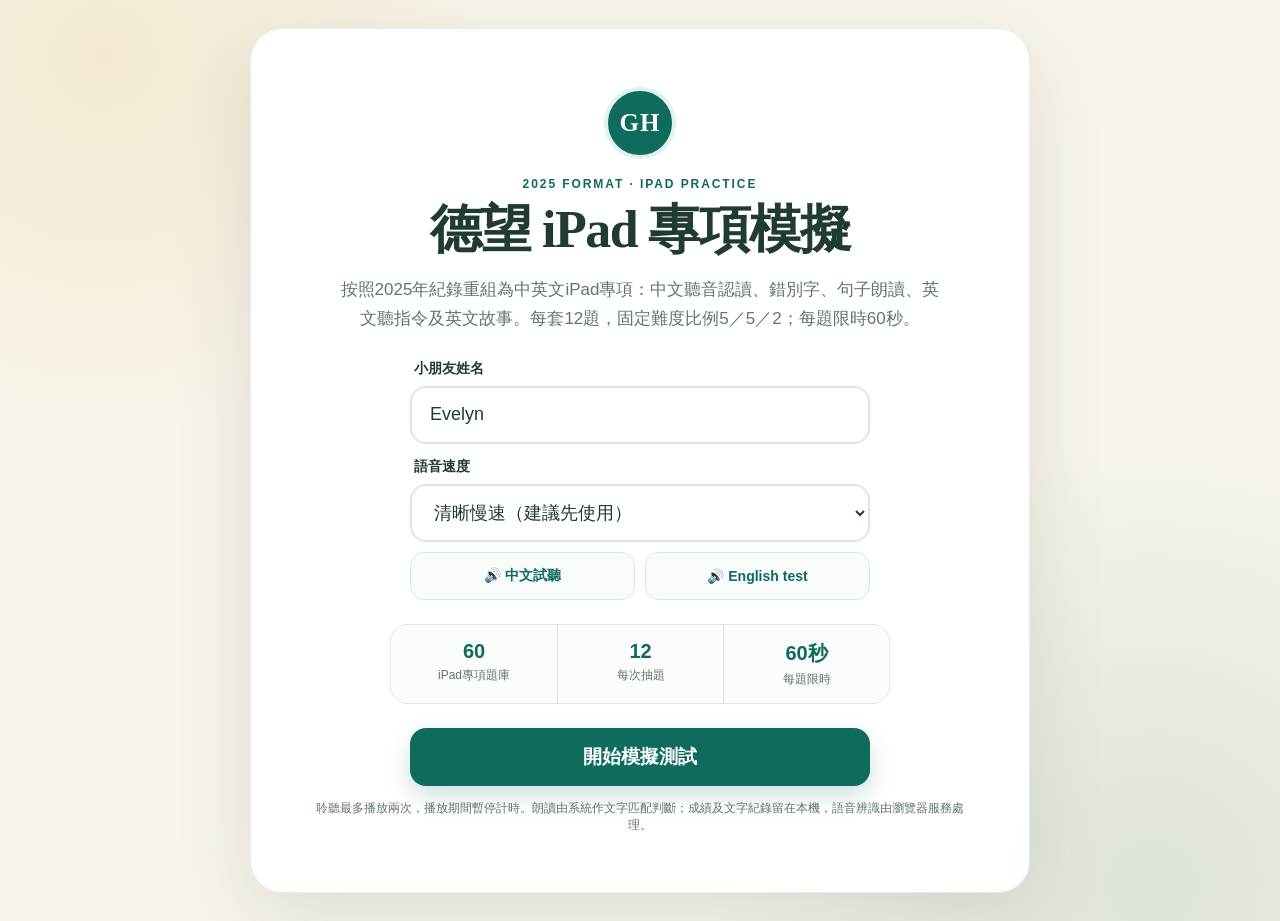
==== commit a4d9aa9e: "Refocus Good Hope test on 2025 iPad interview format" ====
--- a/good-hope-ipad-test/index.html
+++ b/good-hope-ipad-test/index.html
@@ -6,12 +6,12 @@
   <meta name="theme-color" content="#0f6b5b">
   <meta name="apple-mobile-web-app-capable" content="yes">
   <meta name="apple-mobile-web-app-status-bar-style" content="default">
-  <title>德望 iPad 模擬測試</title>
+  <title>德望 2025 iPad 專項模擬</title>
   <style>
     :root{--ink:#203a36;--muted:#62746f;--green:#0f6b5b;--dark:#084b40;--mint:#dff3ec;--cream:#f8f4ea;--line:#dce6e2;--danger:#c74a48;--gold:#d5a83f}
     *{box-sizing:border-box}html{background:var(--cream)}body{margin:0;color:var(--ink);background:radial-gradient(circle at 8% 6%,rgba(213,168,63,.14),transparent 24rem),radial-gradient(circle at 90% 96%,rgba(15,107,91,.12),transparent 28rem),var(--cream);font-family:-apple-system,BlinkMacSystemFont,"SF Pro Display","PingFang HK","Noto Sans TC",sans-serif;-webkit-font-smoothing:antialiased;-webkit-tap-highlight-color:transparent;overscroll-behavior:none}button,input,select{font:inherit}button{touch-action:manipulation}.shell{min-height:100svh;padding:max(28px,env(safe-area-inset-top)) max(24px,env(safe-area-inset-right)) max(28px,env(safe-area-inset-bottom)) max(24px,env(safe-area-inset-left));display:grid;place-items:center}.card{width:min(780px,100%);background:rgba(255,255,255,.96);border:1px solid rgba(32,58,54,.1);border-radius:32px;box-shadow:0 24px 80px rgba(32,58,54,.12);padding:clamp(28px,5vw,58px);text-align:center}.mark{width:72px;height:72px;margin:0 auto 18px;display:grid;place-items:center;color:#fff;background:var(--green);border:4px solid var(--mint);border-radius:50%;font:700 25px Georgia,serif;letter-spacing:.04em}.eyebrow{margin:0 0 10px;color:var(--green);font-size:12px;font-weight:800;letter-spacing:.16em}.card h1{margin:0;font-family:Georgia,"Times New Roman","Songti TC",serif;font-size:clamp(34px,6vw,52px);line-height:1.1;letter-spacing:-.03em}.intro{max-width:610px;margin:18px auto 26px;color:var(--muted);font-size:17px;line-height:1.7}.name,.setting{display:block;max-width:460px;margin:0 auto;text-align:left}.name span,.setting span{display:block;margin:0 0 8px 4px;font-size:14px;font-weight:700}.name input,.setting select{width:100%;height:58px;padding:0 18px;border:2px solid var(--line);border-radius:16px;color:var(--ink);background:#fff;font-size:18px;outline:none}.name input:focus,.setting select:focus{border-color:var(--green);box-shadow:0 0 0 4px var(--mint)}.setting{margin-top:14px}.voice-tests{display:grid;grid-template-columns:1fr 1fr;gap:10px;max-width:460px;margin:10px auto 0}.voice-tests button{min-height:48px;border:1px solid var(--line);border-radius:14px;color:var(--green);background:#f7fbf9;font-size:14px;font-weight:750}.facts{display:grid;grid-template-columns:repeat(3,1fr);max-width:500px;margin:24px auto;border:1px solid var(--line);border-radius:18px;overflow:hidden}.facts div{padding:15px 8px;background:#fbfdfc}.facts div+div{border-left:1px solid var(--line)}.facts strong{display:block;font-size:20px;color:var(--green)}.facts span{display:block;margin-top:4px;color:var(--muted);font-size:12px}.primary,.secondary{min-height:58px;border:0;border-radius:16px;padding:0 24px;font-weight:800;cursor:pointer}.primary{color:#fff;background:var(--green);box-shadow:0 10px 24px rgba(15,107,91,.2)}.primary:active{transform:translateY(1px);background:var(--dark)}.welcome .primary{width:min(460px,100%);font-size:19px}.secondary{color:var(--green);background:var(--mint)}.privacy{margin:14px 0 0;color:var(--muted);font-size:12px}.history{max-width:460px;margin:22px auto 0;padding:18px;border-radius:18px;background:#f5faf8;text-align:left}.history-head,.history-row{display:flex;justify-content:space-between;align-items:center}.history-head h2{margin:0;font-size:14px}.history-head button{border:0;background:transparent;color:var(--muted);font-size:13px}.history-row{padding-top:12px;color:var(--muted);font-size:13px}.history-row strong{color:var(--ink);font-size:15px}
     .quiz{min-height:100svh;padding-bottom:max(20px,env(safe-area-inset-bottom));display:grid;grid-template-rows:auto 5px 1fr auto;background:#f9fbfa}.qhead{height:74px;padding:max(14px,env(safe-area-inset-top)) max(26px,env(safe-area-inset-right)) 12px max(26px,env(safe-area-inset-left));display:flex;align-items:center;justify-content:space-between;background:#fff}.qcount{color:var(--muted);font-size:15px;font-weight:700}.timer{min-width:88px;height:42px;padding:0 14px;display:flex;align-items:center;justify-content:center;gap:8px;border-radius:22px;color:var(--green);background:var(--mint);font-size:20px;font-weight:850;font-variant-numeric:tabular-nums}.timer.wait{min-width:112px;font-size:13px}.timer.urgent{color:#fff;background:var(--danger);animation:pulse 1s infinite}@keyframes pulse{50%{transform:scale(1.04)}}.track{background:#e7eeeb;overflow:hidden}.track i{display:block;height:100%;background:linear-gradient(90deg,var(--green),#45a58c);transition:width .35s ease}.panel{width:min(940px,calc(100% - 48px));margin:auto;padding:clamp(22px,4vh,44px) 0;text-align:center}.pill{display:inline-flex;padding:7px 14px;color:var(--green);background:var(--mint);border-radius:999px;font-size:13px;font-weight:800}.level{margin-left:8px;color:#8b6b20;background:#fff1c8}.instruction{margin:16px 0 4px;color:var(--muted);font-size:clamp(17px,2.4vw,21px)}.panel h1{margin:12px auto 22px;font-size:clamp(30px,5vw,48px);line-height:1.2;letter-spacing:-.025em}.audio{min-height:58px;margin:-1px 0 14px;padding:0 26px;border:2px solid var(--green);border-radius:999px;color:#fff;background:var(--green);font-weight:850;box-shadow:0 8px 20px rgba(15,107,91,.16)}.audio.playing{color:var(--green);background:var(--mint);box-shadow:none}.audio-note{margin:-2px 0 17px;color:var(--muted);font-size:12px}.choices{display:grid;grid-template-columns:repeat(2,1fr);gap:16px}.choices button{min-height:92px;padding:15px 22px;display:flex;align-items:center;gap:18px;border:2px solid var(--line);border-radius:20px;color:var(--ink);background:#fff;box-shadow:0 5px 16px rgba(32,58,54,.05);font-size:clamp(20px,3vw,27px);font-weight:700;text-align:left}.choices button:active:not(:disabled){border-color:var(--green);background:var(--mint);transform:scale(.99)}.choices button:disabled{opacity:.38}.letter{width:42px;height:42px;flex:0 0 42px;display:grid;place-items:center;border-radius:50%;color:var(--green);background:var(--mint);font-size:17px;font-weight:900}.choices.long button{min-height:98px;font-size:clamp(17px,2.6vw,22px)}.qfoot{min-height:60px;padding:8px max(26px,env(safe-area-inset-right)) 8px max(26px,env(safe-area-inset-left));display:flex;align-items:center;justify-content:space-between;color:var(--muted);background:#fff;border-top:1px solid var(--line);font-size:13px}.qfoot button{border:0;color:var(--muted);background:transparent;text-decoration:underline}
-    .score{--score:0deg;width:164px;height:164px;margin:26px auto 18px;padding:13px;border-radius:50%;background:conic-gradient(var(--green) var(--score),var(--mint) 0)}.score>div{width:100%;height:100%;display:grid;place-content:center;border-radius:50%;background:#fff}.score strong{font-size:52px;line-height:.9}.score span{color:var(--muted);font-size:16px}.message{margin:0 auto 24px;color:var(--muted)}.catgrid{display:grid;grid-template-columns:repeat(4,1fr);gap:10px}.catgrid>div{padding:15px 12px;border-radius:14px;background:#f5faf8;text-align:left}.catgrid span{display:block;color:var(--muted);font-size:12px}.catgrid strong{display:block;margin:4px 0 9px;font-size:20px}.minibar{height:5px;border-radius:5px;background:var(--line);overflow:hidden}.minibar i{display:block;height:100%;border-radius:inherit;background:var(--green)}.review{margin-top:26px;text-align:left}.review h2{font-size:18px}.review details{margin-top:8px;padding:14px 16px;border:1px solid var(--line);border-radius:13px;background:#fff}.review summary{display:flex;justify-content:space-between;cursor:pointer;font-size:14px}.review summary b{color:var(--green)}.review .wrong summary b{color:var(--danger)}.review details p{margin:10px 0 0;color:var(--muted);font-size:13px}.actions{display:grid;grid-template-columns:1fr 1fr;gap:12px;margin-top:24px}
+    .score{--score:0deg;width:164px;height:164px;margin:26px auto 18px;padding:13px;border-radius:50%;background:conic-gradient(var(--green) var(--score),var(--mint) 0)}.score>div{width:100%;height:100%;display:grid;place-content:center;border-radius:50%;background:#fff}.score strong{font-size:52px;line-height:.9}.score span{color:var(--muted);font-size:16px}.message{margin:0 auto 24px;color:var(--muted)}.catgrid{display:grid;grid-template-columns:repeat(auto-fit,minmax(118px,1fr));gap:10px}.catgrid>div{padding:15px 12px;border-radius:14px;background:#f5faf8;text-align:left}.catgrid span{display:block;color:var(--muted);font-size:12px}.catgrid strong{display:block;margin:4px 0 9px;font-size:20px}.minibar{height:5px;border-radius:5px;background:var(--line);overflow:hidden}.minibar i{display:block;height:100%;border-radius:inherit;background:var(--green)}.review{margin-top:26px;text-align:left}.review h2{font-size:18px}.review details{margin-top:8px;padding:14px 16px;border:1px solid var(--line);border-radius:13px;background:#fff}.review summary{display:flex;justify-content:space-between;cursor:pointer;font-size:14px}.review summary b{color:var(--green)}.review .wrong summary b{color:var(--danger)}.review details p{margin:10px 0 0;color:var(--muted);font-size:13px}.actions{display:grid;grid-template-columns:1fr 1fr;gap:12px;margin-top:24px}
     @media(max-width:620px){.card{border-radius:24px}.choices{grid-template-columns:1fr;gap:11px}.choices button{min-height:72px}.panel{width:min(100% - 28px,940px);padding:22px 0}.catgrid{grid-template-columns:repeat(2,1fr)}.voice-tests{grid-template-columns:1fr}.qhead{height:68px}}@media(orientation:landscape) and (max-height:720px){.qhead{height:60px}.panel{padding:14px 0}.instruction{margin-top:8px}.panel h1{margin:5px auto 12px;font-size:clamp(27px,4vw,38px)}.audio{min-height:44px;margin-bottom:8px}.audio-note{margin-bottom:10px}.choices button{min-height:66px}.choices.long button{min-height:72px}}@media(prefers-reduced-motion:reduce){*{animation:none!important;transition:none!important}}
     .reading-card{max-width:680px;margin:0 auto 18px;padding:22px;border:2px solid var(--mint);border-radius:22px;background:#f7fbf9}.mic{min-width:230px;min-height:62px;border:0;border-radius:999px;color:#fff;background:var(--green);font-size:18px;font-weight:850;box-shadow:0 8px 20px rgba(15,107,91,.18)}.mic.listening{background:var(--danger);animation:pulse 1s infinite}.read-status{min-height:22px;margin:14px 0 0;color:var(--muted);font-size:15px;font-weight:700}.read-status.ok{color:var(--green)}.read-status.bad{color:var(--danger)}.heard-text{min-height:20px;margin:8px 0 0;color:var(--muted);font-size:13px}
   </style>
@@ -19,86 +19,75 @@
 <body><main id="app"></main>
 <script>
 const BANK=[
-{id:'z1',c:'中文',d:1,i:'按播放鍵，選出老師讀出的詞語',p:'請留心聆聽',o:['海羊','每洋','海洋','每羊'],a:2,s:22,v:['海洋','zh-HK'],n:'中文聆聽及字形辨識'},
-{id:'z2',c:'中文',d:1,i:'按播放鍵，選出老師讀出的詞語',p:'請留心聆聽',o:['葡萄','菩萄','葡匋','蒲萄'],a:0,s:22,v:['葡萄','zh-HK'],n:'中文聆聽及字形辨識'},
-{id:'z3',c:'中文',d:1,i:'看圖選出正確詞語',p:'🍓',o:['草莓','草梅','莓草','菜莓'],a:0,s:18,n:'圖像與中文詞語配對'},
-{id:'z4',c:'中文',d:2,i:'找出有錯別字的句子',p:'哪一句寫錯了？',o:['今天的太陽很溫暖。','妹妹喜歡吃草莓。','我們在公園裏玩要。','小鳥在天空中飛翔。'],a:2,s:28,n:'中文閱讀及錯別字'},
-{id:'z5',c:'中文',d:2,i:'找出有錯別字的句子',p:'哪一句寫錯了？',o:['爸爸正在看報紙。','我和哥哥一起畫晝。','同學排隊進入課室。','媽媽準備了晚餐。'],a:1,s:28,n:'中文閱讀及錯別字'},
-{id:'z6',c:'中文',d:2,i:'按播放鍵，選出老師讀出的詞語',p:'請留心聆聽',o:['蝴蝶','胡蝶','蝴碟','湖蝶'],a:0,s:23,v:['蝴蝶','zh-HK'],n:'中文聆聽及相似字辨識'},
-{id:'z7',c:'中文',d:3,i:'選出最適合的詞語',p:'妹妹收到生日禮物，心裏十分＿＿。',o:['愉快','生氣','害怕','疲倦'],a:0,s:28,n:'中文詞義及情境理解'},
-{id:'z8',c:'中文',d:3,i:'閱讀句子後回答問題',p:'小明先洗手，然後才吃午餐。小明先做甚麼？',o:['吃午餐','洗手','收拾書包','喝水'],a:1,s:30,n:'中文句子理解及先後次序'},
-{id:'z9',c:'中文',d:3,i:'選出不同類別的一項',p:'哪一個不是水果？',o:['蘋果','香蕉','胡蘿蔔','橙'],a:2,s:24,n:'中文分類及生活常識'},
-{id:'z10',c:'中文',d:1,i:'按播放鍵，選出老師讀出的詞語',p:'請留心聆聽',o:['文俱','文具','聞具','文巨'],a:1,s:60,v:['文具','zh-HK'],n:'中文聆聽及字形辨識'},
-{id:'z11',c:'中文',d:1,i:'看圖選出正確詞語',p:'🍇',o:['葡匋','菩萄','葡萄','蒲桃'],a:2,s:60,n:'圖像與中文詞語配對'},
-{id:'z12',c:'中文',d:2,i:'找出有錯別字的句子',p:'哪一句寫錯了？',o:['我每天準時回校。','老師正在派發工作紙。','小朋友在操場上跳繩子。','哥哥把圖書放進書包裏。'],a:2,s:60,n:'中文閱讀及錯別字'},
-{id:'z13',c:'中文',d:2,i:'按播放鍵，選出老師讀出的詞語',p:'請留心聆聽',o:['圖書管','圖書館','圗書館','圖館書'],a:1,s:60,v:['圖書館','zh-HK'],n:'中文聆聽及相似字辨識'},
-{id:'z14',c:'中文',d:3,i:'閱讀短文後回答問題',p:'樂樂看見同學沒有鉛筆，便把自己的鉛筆借給她。樂樂是一個怎樣的孩子？',o:['自私','樂於助人','膽小','粗心'],a:1,s:60,n:'中文閱讀及人物品格'},
-{id:'z15',c:'中文',d:3,i:'選出正確的先後次序',p:'回家後，我洗手、吃茶點，然後做家課。第二件事是甚麼？',o:['做家課','吃茶點','洗手','上學'],a:1,s:60,n:'中文閱讀及先後次序'},
-{id:'r1',c:'中文',d:1,r:true,i:'請清楚朗讀下面的句子',p:'我們在公園玩耍。',o:['需重讀','朗讀完成'],a:1,s:30,n:'中文句子朗讀'},
-{id:'r2',c:'中文',d:1,r:true,i:'請清楚朗讀下面的句子',p:'妹妹喜歡吃香甜的草莓。',o:['需重讀','朗讀完成'],a:1,s:30,n:'中文句子朗讀'},
-{id:'r3',c:'中文',d:2,r:true,i:'請清楚朗讀下面的句子',p:'小鳥在藍色的天空中飛翔。',o:['需重讀','朗讀完成'],a:1,s:32,n:'中文句子朗讀'},
-{id:'r4',c:'中文',d:2,r:true,i:'請清楚朗讀下面的句子',p:'放學後，我先完成家課，然後才玩耍。',o:['需重讀','朗讀完成'],a:1,s:35,n:'中文句子朗讀'},
-{id:'r5',c:'中文',d:3,r:true,i:'請清楚朗讀下面的句子',p:'下雨的時候，我會帶雨傘，也會小心地走路。',o:['需重讀','朗讀完成'],a:1,s:38,n:'中文句子朗讀'},
-{id:'r6',c:'中文',d:3,r:true,i:'請清楚朗讀下面的句子',p:'如果同學忘記帶鉛筆，我願意把自己的文具借給她。',o:['需重讀','朗讀完成'],a:1,s:42,n:'中文句子朗讀'},
-{id:'r7',c:'中文',d:1,r:true,i:'請清楚朗讀下面的句子',p:'今天的天氣很好。',o:['需重讀','朗讀完成'],a:1,s:60,n:'中文句子朗讀'},
-{id:'r8',c:'中文',d:1,r:true,i:'請清楚朗讀下面的句子',p:'哥哥和我一起畫畫。',o:['需重讀','朗讀完成'],a:1,s:60,n:'中文句子朗讀'},
-{id:'r9',c:'中文',d:2,r:true,i:'請清楚朗讀下面的句子',p:'媽媽準備了新鮮的水果。',o:['需重讀','朗讀完成'],a:1,s:60,n:'中文句子朗讀'},
-{id:'r10',c:'中文',d:2,r:true,i:'請清楚朗讀下面的句子',p:'同學們安靜地排隊進入課室。',o:['需重讀','朗讀完成'],a:1,s:60,n:'中文句子朗讀'},
-{id:'r11',c:'中文',d:3,r:true,i:'請清楚朗讀下面的句子',p:'雖然今天下着大雨，但是我們仍然準時回到學校。',o:['需重讀','朗讀完成'],a:1,s:60,n:'中文句子朗讀'},
-{id:'r12',c:'中文',d:3,r:true,i:'請清楚朗讀下面的句子',p:'參觀圖書館時，我們不但要保持安靜，還要愛惜書本。',o:['需重讀','朗讀完成'],a:1,s:60,n:'中文句子朗讀'},
-{id:'e1',c:'英文',d:1,i:'Listen and choose the correct picture.',p:'Tap the answer after listening.',o:['☂️','🎒','✏️','⚽️'],a:0,s:20,v:['Umbrella.','en-GB'],n:'英文聆聽及圖片配對'},
-{id:'e2',c:'英文',d:1,i:'Listen and choose the correct meaning.',p:'Where is the cat?',o:['小貓在桌子下面','小貓在桌子上面','小貓在門旁邊','小貓在椅子後面'],a:0,s:24,v:['The cat is under the table.','en-GB'],n:'英文位置詞理解'},
-{id:'e3',c:'英文',d:1,i:'Listen and choose the correct group.',p:'Tap the answer after listening.',o:['★  ○  □','○  ★  □','○  □  ★','□  ○  ★'],a:1,s:22,v:['Tap the group with a star between a circle and a square.','en-GB'],n:'英文指令及位置概念'},
-{id:'e4',c:'英文',d:2,i:'Listen and choose the correct meaning.',p:'What is the boy doing?',o:['男孩正在跳過水氹','男孩正在喝水','男孩正在追巴士','男孩正在畫畫'],a:0,s:26,v:['The boy is jumping over a puddle.','en-GB'],n:'英文動作句理解'},
-{id:'e5',c:'英文',d:2,i:'Listen carefully, then choose.',p:'○　△　★　□',o:['○ Circle','△ Triangle','★ Star','□ Square'],a:2,s:24,v:['Touch the third shape from the left.','en-GB'],n:'英文多步指令及次序'},
-{id:'e6',c:'英文',d:2,i:'Listen and choose the correct spelling.',p:'Which word did you hear?',o:['grapes','graps','grapse','gropes'],a:0,s:23,v:['Grapes.','en-GB'],n:'英文聆聽及拼字辨識'},
-{id:'e7',c:'英文',d:3,i:'Listen to the story and answer.',p:'Why did Mia share her umbrella?',o:['It was very sunny.','Her friend was getting wet.','She wanted a new umbrella.','She was walking alone.'],a:1,s:34,v:['Mia was walking to school when it started to rain. She saw Lily without an umbrella. Mia invited Lily to walk under her umbrella. Why did Mia share her umbrella?','en-GB'],n:'英文故事因果理解'},
-{id:'e8',c:'英文',d:3,i:'Listen to the story and answer.',p:'What did Ben put in his bag?',o:['A toy and a hat.','A book and a bottle.','An apple and a ball.','A pencil and a coat.'],a:1,s:34,v:['Ben put a book and a bottle of water into his bag. Then he waved goodbye and left for school. What did Ben put in his bag?','en-GB'],n:'英文故事細節理解'},
-{id:'e9',c:'英文',d:3,i:'Listen and think carefully.',p:'Why did Lucy take an umbrella?',o:['She saw dark clouds.','She wanted to play football.','She felt hungry.','She lost her school bag.'],a:0,s:34,v:['Lucy looked outside and saw dark clouds. Before leaving home, she took an umbrella. Why did Lucy take an umbrella?','en-GB'],n:'英文故事推理'},
-{id:'e10',c:'英文',d:1,i:'Listen and choose the correct picture.',p:'Tap the answer after listening.',o:['🔴','🔵','🟢','🟡'],a:0,s:60,v:['Touch the red circle.','en-GB'],n:'英文顏色及圖形指令'},
-{id:'e11',c:'英文',d:1,i:'Listen and count carefully.',p:'Which group has three pencils?',o:['✏️','✏️✏️','✏️✏️✏️','✏️✏️✏️✏️'],a:2,s:60,v:['Touch the group with three pencils.','en-GB'],n:'英文數量指令'},
-{id:'e12',c:'英文',d:2,i:'Listen and choose the correct spelling.',p:'Which word did you hear?',o:['school','shcool','scool','scholl'],a:0,s:60,v:['School.','en-GB'],n:'英文聆聽及拼字辨識'},
-{id:'e13',c:'英文',d:2,i:'Listen carefully, then choose.',p:'⭐　🔺　⚪　⬛',o:['⭐ Star','🔺 Triangle','⚪ Circle','⬛ Square'],a:2,s:60,v:['Touch the circle after the triangle.','en-GB'],n:'英文雙步指令及位置概念'},
-{id:'e14',c:'英文',d:3,i:'Listen to the story and answer.',p:'Where did Tom put the wet coat?',o:['On his bed.','Near the window.','Inside his school bag.','Under the table.'],a:1,s:60,v:['Tom came home in the rain. His coat was wet, so he hung it near the window to dry. Where did Tom put the wet coat?','en-GB'],n:'英文故事細節理解'},
-{id:'e15',c:'英文',d:3,i:'Listen to the story and answer.',p:'Why did Anna walk quietly?',o:['The baby was sleeping.','She was angry.','She lost her shoes.','The floor was wet.'],a:0,s:60,v:['Anna saw that her baby brother was sleeping. She closed the door gently and walked quietly across the room. Why did Anna walk quietly?','en-GB'],n:'英文故事因果推理'},
-{id:'m1',c:'數學',d:1,i:'選出正確答案',p:'5 + 4 = ?',o:['7','8','9','10'],a:2,s:17,n:'20以內加法'},
-{id:'m2',c:'數學',d:1,i:'選出正確答案',p:'12 − 3 = ?',o:['7','8','9','10'],a:2,s:17,n:'20以內減法'},
-{id:'m3',c:'數學',d:1,i:'選出最大的數字',p:'Which number is the greatest?',o:['7','13','9','11'],a:1,s:17,n:'數量及大小比較'},
-{id:'m4',c:'數學',d:2,i:'選出正確答案',p:'8 + 6 = ?',o:['12','13','14','15'],a:2,s:19,n:'20以內加法'},
-{id:'m5',c:'數學',d:2,i:'選出正確答案',p:'18 − 9 = ?',o:['7','8','9','10'],a:2,s:19,n:'20以內減法'},
-{id:'m6',c:'數學',d:2,i:'找出欠缺的數字',p:'6 + ？ = 15',o:['7','8','9','10'],a:2,s:23,n:'缺數運算'},
-{id:'m7',c:'數學',d:3,i:'🍎代表3，🍌代表5',p:'🍎 + 🍎 + 🍌 = ?',o:['8','10','11','13'],a:2,s:27,n:'等量代換'},
-{id:'m8',c:'數學',d:3,i:'閱讀後選出正確答案',p:'妹妹有12張貼紙，送給朋友4張，還有多少張？',o:['6','7','8','9'],a:2,s:28,n:'減法應用題'},
-{id:'m9',c:'數學',d:3,i:'選出答案等於15的算式',p:'Which one equals 15?',o:['6 + 7','7 + 8','9 + 5','10 + 4'],a:1,s:27,n:'運算比較'},
-{id:'m10',c:'數學',d:1,i:'選出正確答案',p:'7 + 5 = ?',o:['10','11','12','13'],a:2,s:60,n:'20以內加法'},
-{id:'m11',c:'數學',d:1,i:'選出最小的數字',p:'Which number is the smallest?',o:['6','12','9','15'],a:0,s:60,n:'數量及大小比較'},
-{id:'m12',c:'數學',d:2,i:'找出欠缺的數字',p:'？ + 7 = 16',o:['7','8','9','10'],a:2,s:60,n:'缺數運算'},
-{id:'m13',c:'數學',d:2,i:'閱讀後選出正確答案',p:'桌上有9個橙，再放上6個，現在共有多少個？',o:['13','14','15','16'],a:2,s:60,n:'加法應用題'},
-{id:'m14',c:'數學',d:3,i:'🍓代表4，🍇代表2',p:'🍓 + 🍇 + 🍇 = ?',o:['6','7','8','10'],a:2,s:60,n:'等量代換'},
-{id:'m15',c:'數學',d:3,i:'比較兩個算式',p:'哪一個算式的答案最大？',o:['9 + 5','18 − 3','7 + 9','20 − 5'],a:2,s:60,n:'運算比較'},
-{id:'l1',c:'邏輯',d:1,i:'選出最長的一條線',p:'Which line is the longest?',o:['━━━━━━','━━━━━━━━━━','━━━━','━━━━━━━━'],a:1,s:18,n:'長短比較'},
-{id:'l2',c:'邏輯',d:1,i:'找出不同類別的一項',p:'Which one is different?',o:['🍎','🍌','🥕','🍊'],a:2,s:18,n:'圖像分類'},
-{id:'l3',c:'邏輯',d:1,i:'找出圖形規律',p:'○　△　○　△　？',o:['○','□','★','◇'],a:0,s:18,n:'圖形規律'},
-{id:'l4',c:'邏輯',d:2,i:'找出數字規律',p:'2，4，6，8，？',o:['9','10','11','12'],a:1,s:19,n:'數字規律'},
-{id:'l5',c:'邏輯',d:2,i:'選出正確的生長次序',p:'哪一項排得正確？',o:['🌱 → 🌰 → 🌻','🌰 → 🌱 → 🌻','🌻 → 🌱 → 🌰','🌱 → 🌻 → 🌰'],a:1,s:23,n:'事件先後次序'},
-{id:'l6',c:'邏輯',d:2,i:'從短至長排列',p:'哪一組次序正確？',o:['━━　━━━━　━━━━━━','━━━━━━　━━━━　━━','━━━━　━━　━━━━━━','━━　━━━━━━　━━━━'],a:0,s:22,n:'排序及視覺比較'},
-{id:'l7',c:'邏輯',d:3,i:'由小至大排列數字',p:'哪一組次序正確？',o:['3，7，9，12','3，9，7，12','12，9，7，3','7，3，9，12'],a:0,s:24,n:'數字排序'},
-{id:'l8',c:'邏輯',d:3,i:'觀察位置後回答',p:'🐶　🐱　🐰　誰在小貓的右邊？',o:['小狗','小兔','小貓','沒有動物'],a:1,s:24,n:'左右位置概念'},
-{id:'l9',c:'邏輯',d:3,i:'根據資料作出推理',p:'Amy比Bea高，Bea比Cara高。誰最高？',o:['Amy','Bea','Cara','三人一樣高'],a:0,s:28,n:'關係推理'}
-,{id:'l10',c:'邏輯',d:1,i:'找出不同類別的一項',p:'Which one is different?',o:['🐶','🐱','🐰','🍎'],a:3,s:60,n:'圖像分類'}
-,{id:'l11',c:'邏輯',d:1,i:'找出圖形規律',p:'⭐　⚪　⭐　⚪　？',o:['⭐','🔺','⬛','◆'],a:0,s:60,n:'圖形規律'}
-,{id:'l12',c:'邏輯',d:2,i:'找出數字規律',p:'5，10，15，20，？',o:['21','23','25','30'],a:2,s:60,n:'數字規律'}
-,{id:'l13',c:'邏輯',d:2,i:'觀察位置後回答',p:'🍎　🍌　🍇　🍊　誰在香蕉和橙之間？',o:['蘋果','香蕉','葡萄','橙'],a:2,s:60,n:'位置及中間概念'}
-,{id:'l14',c:'邏輯',d:3,i:'根據資料作出推理',p:'紅盒比藍盒重，黃盒比紅盒重。哪個盒最重？',o:['紅盒','藍盒','黃盒','一樣重'],a:2,s:60,n:'關係推理'}
-,{id:'l15',c:'邏輯',d:3,i:'找出數字規律',p:'1，2，4，7，11，？',o:['14','15','16','17'],a:2,s:60,n:'遞增規律'}
+{id:'cr01',c:'中文',g:'中文認讀',k:'cr',d:1,i:'按播放鍵，選出老師讀出的詞語',p:'請留心聆聽',o:['海羊','每洋','海洋','每羊'],a:2,v:['海洋','zh-HK'],n:'聽音及字形辨識'},
+{id:'cr02',c:'中文',g:'中文認讀',k:'cr',d:1,i:'按播放鍵，選出老師讀出的詞語',p:'請留心聆聽',o:['葡萄','菩萄','葡匋','蒲萄'],a:0,v:['葡萄','zh-HK'],n:'聽音及字形辨識'},
+{id:'cr03',c:'中文',g:'中文認讀',k:'cr',d:1,i:'按播放鍵，選出老師讀出的詞語',p:'請留心聆聽',o:['草梅','草莓','莓草','菜莓'],a:1,v:['草莓','zh-HK'],n:'聽音及字形辨識'},
+{id:'cr04',c:'中文',g:'中文認讀',k:'cr',d:1,i:'按播放鍵，選出老師讀出的詞語',p:'請留心聆聽',o:['老獅','老師','老詩','姥師'],a:1,v:['老師','zh-HK'],n:'聽音及字形辨識'},
+{id:'cr05',c:'中文',g:'中文認讀',k:'cr',d:1,i:'按播放鍵，選出老師讀出的詞語',p:'請留心聆聽',o:['工園','公圓','功園','公園'],a:3,v:['公園','zh-HK'],n:'聽音及字形辨識'},
+{id:'cr06',c:'中文',g:'中文認讀',k:'cr',d:2,i:'按播放鍵，選出老師讀出的詞語',p:'請留心聆聽',o:['胡蝶','蝴碟','蝴蝶','湖蝶'],a:2,v:['蝴蝶','zh-HK'],n:'相似字辨識'},
+{id:'cr07',c:'中文',g:'中文認讀',k:'cr',d:2,i:'按播放鍵，選出老師讀出的詞語',p:'請留心聆聽',o:['文俱','聞具','文巨','文具'],a:3,v:['文具','zh-HK'],n:'相似字辨識'},
+{id:'cr08',c:'中文',g:'中文認讀',k:'cr',d:2,i:'按播放鍵，選出老師讀出的詞語',p:'請留心聆聽',o:['沿筆','鉛筆','鉛比','錢筆'],a:1,v:['鉛筆','zh-HK'],n:'相似字辨識'},
+{id:'cr09',c:'中文',g:'中文認讀',k:'cr',d:2,i:'按播放鍵，選出老師讀出的詞語',p:'請留心聆聽',o:['雨傘','雨散','語傘','與傘'],a:0,v:['雨傘','zh-HK'],n:'相似字辨識'},
+{id:'cr10',c:'中文',g:'中文認讀',k:'cr',d:2,i:'按播放鍵，選出老師讀出的詞語',p:'請留心聆聽',o:['果室','課空','課室','棵室'],a:2,v:['課室','zh-HK'],n:'相似字辨識'},
+{id:'cr11',c:'中文',g:'中文認讀',k:'cr',d:3,i:'按播放鍵，選出老師讀出的詞語',p:'請留心聆聽',o:['圖書館','圖書管','圗書館','圖館書'],a:0,v:['圖書館','zh-HK'],n:'複合詞辨識'},
+{id:'cr12',c:'中文',g:'中文認讀',k:'cr',d:3,i:'按播放鍵，選出老師讀出的詞語',p:'請留心聆聽',o:['澡場','操埸','操場','燥場'],a:2,v:['操場','zh-HK'],n:'複合詞辨識'},
+{id:'cr13',c:'中文',g:'中文認讀',k:'cr',d:3,i:'按播放鍵，選出老師讀出的詞語',p:'請留心聆聽',o:['學較','學校','學效','學咬'],a:1,v:['學校','zh-HK'],n:'複合詞辨識'},
+{id:'cr14',c:'中文',g:'中文認讀',k:'cr',d:3,i:'按播放鍵，選出老師讀出的詞語',p:'請留心聆聽',o:['禮勿','理物','禮務','禮物'],a:3,v:['禮物','zh-HK'],n:'複合詞辨識'},
+{id:'cw01',c:'中文',g:'中文錯字',k:'cw',d:1,i:'找出有錯別字的句子',p:'哪一句寫錯了？',o:['今天的太陽很溫暖。','妹妹喜歡吃草莓。','我們在公園裏玩要。','小鳥在天空中飛翔。'],a:2,n:'錯別字辨識'},
+{id:'cw02',c:'中文',g:'中文錯字',k:'cw',d:1,i:'找出有錯別字的句子',p:'哪一句寫錯了？',o:['爸爸正在看報紙。','我和哥哥一起畫晝。','同學排隊進入課室。','媽媽準備了晚餐。'],a:1,n:'錯別字辨識'},
+{id:'cw03',c:'中文',g:'中文錯字',k:'cw',d:1,i:'找出有錯別字的句子',p:'哪一句寫錯了？',o:['老師帶我們到圖書管看書。','我每天都會整理書包。','妹妹正在安靜地畫畫。','我們一起到操場跑步。'],a:0,n:'錯別字辨識'},
+{id:'cw04',c:'中文',g:'中文錯字',k:'cw',d:1,i:'找出有錯別字的句子',p:'哪一句寫錯了？',o:['天空中有幾朵白雲。','小鳥在天空中飛詳。','哥哥正在房間看書。','我喜歡和同學玩耍。'],a:1,n:'錯別字辨識'},
+{id:'cw05',c:'中文',g:'中文錯字',k:'cw',d:1,i:'找出有錯別字的句子',p:'哪一句寫錯了？',o:['同學排對進入課室。','小朋友在禮堂唱歌。','老師教我們寫生字。','媽媽帶我到公園散步。'],a:0,n:'錯別字辨識'},
+{id:'cw06',c:'中文',g:'中文錯字',k:'cw',d:2,i:'找出有錯別字的句子',p:'哪一句寫錯了？',o:['我每天準時回較。','妹妹把鞋子放整齊。','爸爸提醒我要有禮貌。','今天是晴朗的一天。'],a:0,n:'錯別字辨識'},
+{id:'cw07',c:'中文',g:'中文錯字',k:'cw',d:2,i:'找出有錯別字的句子',p:'哪一句寫錯了？',o:['弟弟收拾好玩俱。','姐姐幫媽媽抹桌子。','我們吃了美味的晚餐。','小狗在門前睡覺。'],a:0,n:'錯別字辨識'},
+{id:'cw08',c:'中文',g:'中文錯字',k:'cw',d:2,i:'找出有錯別字的句子',p:'哪一句寫錯了？',o:['我向老師說早安。','妹妹是一個有禮冒的孩子。','同學們專心聽故事。','哥哥把衣服摺好。'],a:1,n:'錯別字辨識'},
+{id:'cw09',c:'中文',g:'中文錯字',k:'cw',d:2,i:'找出有錯別字的句子',p:'哪一句寫錯了？',o:['請把鉛筆放進筆合裏。','我用擦膠改正錯字。','老師派發了工作紙。','妹妹把圖書放回書架。'],a:0,n:'錯別字辨識'},
+{id:'cw10',c:'中文',g:'中文錯字',k:'cw',d:2,i:'找出有錯別字的句子',p:'哪一句寫錯了？',o:['下雨天要帶雨散。','過馬路前要看清楚。','爸爸每天乘車上班。','妹妹穿上黃色雨衣。'],a:0,n:'錯別字辨識'},
+{id:'cw11',c:'中文',g:'中文錯字',k:'cw',d:3,i:'找出有錯別字的句子',p:'哪一句寫錯了？',o:['小朋友在操埸上做早操。','同學們合作完成作品。','我把水壺放進書包。','媽媽正在廚房做飯。'],a:0,n:'限時錯別字辨識'},
+{id:'cw12',c:'中文',g:'中文錯字',k:'cw',d:3,i:'找出有錯別字的句子',p:'哪一句寫錯了？',o:['老師鼓勵我們互相幫芒。','哥哥借了一本故事書。','我答應每天練習寫字。','妹妹把禮物送給朋友。'],a:0,n:'限時錯別字辨識'},
+{id:'cw13',c:'中文',g:'中文錯字',k:'cw',d:3,i:'找出有錯別字的句子',p:'哪一句寫錯了？',o:['我們應該愛護校園。','爸爸陪我閱讀故是書。','同學主動幫助老師。','妹妹認真完成圖畫。'],a:1,n:'限時錯別字辨識'},
+{id:'cw14',c:'中文',g:'中文錯字',k:'cw',d:3,i:'找出有錯別字的句子',p:'哪一句寫錯了？',o:['我用毛巾擦乾雙手。','妹妹用像皮擦去錯字。','我們排隊等候校車。','大家一起收拾玩具。'],a:1,n:'限時錯別字辨識'},
+{id:'rr01',c:'中文',g:'中文朗讀',k:'rr',d:1,r:true,i:'請清楚朗讀下面的句子',p:'我們在公園玩耍。',o:['需重讀','朗讀完成'],a:1,n:'中文句子朗讀'},
+{id:'rr02',c:'中文',g:'中文朗讀',k:'rr',d:1,r:true,i:'請清楚朗讀下面的句子',p:'今天的天氣很好。',o:['需重讀','朗讀完成'],a:1,n:'中文句子朗讀'},
+{id:'rr03',c:'中文',g:'中文朗讀',k:'rr',d:1,r:true,i:'請清楚朗讀下面的句子',p:'哥哥和我一起畫畫。',o:['需重讀','朗讀完成'],a:1,n:'中文句子朗讀'},
+{id:'rr04',c:'中文',g:'中文朗讀',k:'rr',d:1,r:true,i:'請清楚朗讀下面的句子',p:'媽媽買了新鮮的水果。',o:['需重讀','朗讀完成'],a:1,n:'中文句子朗讀'},
+{id:'rr05',c:'中文',g:'中文朗讀',k:'rr',d:2,r:true,i:'請清楚朗讀下面的句子',p:'小鳥在藍色的天空中飛翔。',o:['需重讀','朗讀完成'],a:1,n:'中文句子朗讀'},
+{id:'rr06',c:'中文',g:'中文朗讀',k:'rr',d:2,r:true,i:'請清楚朗讀下面的句子',p:'同學們安靜地排隊進入課室。',o:['需重讀','朗讀完成'],a:1,n:'中文句子朗讀'},
+{id:'rr07',c:'中文',g:'中文朗讀',k:'rr',d:2,r:true,i:'請清楚朗讀下面的句子',p:'放學後，我先洗手，再吃茶點。',o:['需重讀','朗讀完成'],a:1,n:'中文句子朗讀'},
+{id:'rr08',c:'中文',g:'中文朗讀',k:'rr',d:2,r:true,i:'請清楚朗讀下面的句子',p:'妹妹把圖書整齊地放回書架。',o:['需重讀','朗讀完成'],a:1,n:'中文句子朗讀'},
+{id:'rr09',c:'中文',g:'中文朗讀',k:'rr',d:3,r:true,i:'請清楚朗讀下面的句子',p:'下雨天，我會帶雨傘，小心走路。',o:['需重讀','朗讀完成'],a:1,n:'中文句子朗讀'},
+{id:'rr10',c:'中文',g:'中文朗讀',k:'rr',d:3,r:true,i:'請清楚朗讀下面的句子',p:'我願意把自己的文具借給同學。',o:['需重讀','朗讀完成'],a:1,n:'中文句子朗讀'},
+{id:'rr11',c:'中文',g:'中文朗讀',k:'rr',d:3,r:true,i:'請清楚朗讀下面的句子',p:'參觀圖書館時，我們要保持安靜。',o:['需重讀','朗讀完成'],a:1,n:'中文句子朗讀'},
+{id:'rr12',c:'中文',g:'中文朗讀',k:'rr',d:3,r:true,i:'請清楚朗讀下面的句子',p:'雖然今天下雨，我們仍然準時回到學校。',o:['需重讀','朗讀完成'],a:1,n:'中文句子朗讀'},
+{id:'ei01',c:'英文',g:'英文指令',k:'ei',d:1,i:'Listen and choose the correct picture.',p:'Tap the answer after listening.',o:['☂️','🎒','✏️','⚽'],a:0,v:['Touch the umbrella.','en-GB'],n:'英文單步指令'},
+{id:'ei02',c:'英文',g:'英文指令',k:'ei',d:1,i:'Listen and choose the correct shape.',p:'Tap the answer after listening.',o:['🔴 Red circle','🔵 Blue circle','🟢 Green circle','🟡 Yellow circle'],a:0,v:['Touch the red circle.','en-GB'],n:'英文顏色及圖形指令'},
+{id:'ei03',c:'英文',g:'英文指令',k:'ei',d:1,i:'Listen carefully, then choose.',p:'○　△　★　□',o:['○ Circle','△ Triangle','★ Star','□ Square'],a:2,v:['Touch the third shape from the left.','en-GB'],n:'英文位置指令'},
+{id:'ei04',c:'英文',g:'英文指令',k:'ei',d:1,i:'Listen and choose the correct group.',p:'Tap the answer after listening.',o:['★ ○ □','○ ★ □','○ □ ★','□ ○ ★'],a:1,v:['Touch the group with a star between a circle and a square.','en-GB'],n:'英文位置指令'},
+{id:'ei05',c:'英文',g:'英文指令',k:'ei',d:2,i:'Listen and choose the correct answer.',p:'Where is the cat?',o:['Under the table','On the table','Beside the door','Behind the chair'],a:0,v:['The cat is under the table.','en-GB'],n:'英文位置詞理解'},
+{id:'ei06',c:'英文',g:'英文指令',k:'ei',d:2,i:'Listen and choose the correct answer.',p:'What is the boy doing?',o:['Jumping over a puddle','Drinking water','Drawing a picture','Running after a bus'],a:0,v:['The boy is jumping over a puddle.','en-GB'],n:'英文動作理解'},
+{id:'ei07',c:'英文',g:'英文指令',k:'ei',d:2,i:'Listen carefully, then choose.',p:'8　3　6　5',o:['8','3','6','5'],a:1,v:['Touch the smallest number.','en-GB'],n:'英文數量指令'},
+{id:'ei08',c:'英文',g:'英文指令',k:'ei',d:2,i:'Listen carefully, then choose.',p:'⭐　🔺　⚪　⬛',o:['⭐ Star','🔺 Triangle','⚪ Circle','⬛ Square'],a:2,v:['Touch the shape immediately after the triangle.','en-GB'],n:'英文次序指令'},
+{id:'ei09',c:'英文',g:'英文指令',k:'ei',d:3,i:'Listen and choose the correct answer.',p:'📘　🎒',o:['The book is left of the bag.','The book is under the bag.','The bag is left of the book.','The bag is above the book.'],a:0,v:['Touch the sentence that tells where the book is.','en-GB'],n:'英文方向及句子理解'},
+{id:'ei10',c:'英文',g:'英文指令',k:'ei',d:3,i:'Listen and choose the correct group.',p:'Tap the answer after listening.',o:['🔵 🔵 🟥','🔵 🟥 🟥','🔵 🔵 🔵','🟥 🟥 🟥'],a:0,v:['Touch the group with two blue circles and one red square.','en-GB'],n:'英文多步指令'},
+{id:'es01',c:'英文',g:'英文故事',k:'es',d:1,i:'Listen to the story and answer.',p:'Why did Mia share her umbrella?',o:['It was sunny.','Her friend was getting wet.','She wanted a new umbrella.','She was alone.'],a:1,v:['It started to rain on the way to school. Mia saw Lily without an umbrella, so Mia shared hers. Why did Mia share her umbrella?','en-GB'],n:'英文故事因果理解'},
+{id:'es02',c:'英文',g:'英文故事',k:'es',d:1,i:'Listen to the story and answer.',p:'What did Ben put in his bag?',o:['A toy and a hat','A book and a bottle','An apple and a ball','A pencil and a coat'],a:1,v:['Ben put a book and a bottle of water into his bag. What did Ben put in his bag?','en-GB'],n:'英文故事細節理解'},
+{id:'es03',c:'英文',g:'英文故事',k:'es',d:1,i:'Listen to the story and answer.',p:'When did the children eat the cake?',o:['Before school','After dinner','In the morning','Before lunch'],a:1,v:['The family had dinner together. After dinner, the children ate the birthday cake. When did the children eat the cake?','en-GB'],n:'英文故事先後次序'},
+{id:'es04',c:'英文',g:'英文故事',k:'es',d:2,i:'Listen to the story and answer.',p:'Why did Lucy take an umbrella?',o:['She saw dark clouds.','She wanted to play football.','She felt hungry.','She lost her bag.'],a:0,v:['Lucy looked outside and saw dark clouds. Before leaving home, she took an umbrella. Why did Lucy take an umbrella?','en-GB'],n:'英文故事推理'},
+{id:'es05',c:'英文',g:'英文故事',k:'es',d:2,i:'Listen to the story and answer.',p:'Where did Tom put the wet coat?',o:['On his bed','Near the window','In his school bag','Under the table'],a:1,v:['Tom came home in the rain. His coat was wet, so he hung it near the window to dry. Where did Tom put the wet coat?','en-GB'],n:'英文故事細節理解'},
+{id:'es06',c:'英文',g:'英文故事',k:'es',d:2,i:'Listen to the story and answer.',p:'Why did Anna walk quietly?',o:['The baby was sleeping.','She was angry.','She lost her shoes.','The floor was wet.'],a:0,v:['Anna saw that her baby brother was sleeping. She closed the door gently and walked quietly. Why did Anna walk quietly?','en-GB'],n:'英文故事因果理解'},
+{id:'es07',c:'英文',g:'英文故事',k:'es',d:2,i:'Listen to the story and answer.',p:'What did Lily do every day?',o:['She picked the flower.','She watered the plant.','She moved the pot.','She bought new seeds.'],a:1,v:['Lily planted a seed in a small pot. She watered it every day. Soon, a yellow flower appeared. What did Lily do every day?','en-GB'],n:'英文故事細節理解'},
+{id:'es08',c:'英文',g:'英文故事',k:'es',d:3,i:'Listen to the story and answer.',p:'Why was Sam happy?',o:['He found a toy.','His friend helped him.','School was over.','He got a new bag.'],a:1,v:['Sam could not find his pencil before class. Amy lent him one, so he could finish his work. Sam smiled and thanked her. Why was Sam happy?','en-GB'],n:'英文故事人物情緒'},
+{id:'es09',c:'英文',g:'英文故事',k:'es',d:3,i:'Listen to the story and answer.',p:'Why did Jack leave home early?',o:['He wanted breakfast.','He did not want to miss the bus.','He wanted to walk slowly.','He forgot his school bag.'],a:1,v:['The school bus came at eight o’clock. Jack left home at a quarter to eight because he did not want to miss it. Why did Jack leave home early?','en-GB'],n:'英文故事時間及因果'},
+{id:'es10',c:'英文',g:'英文故事',k:'es',d:3,i:'Listen to the story and answer.',p:'Why did the dog bark?',o:['It was hungry.','Someone was at the door.','It wanted to sleep.','The room was dark.'],a:1,v:['The dog was resting beside the sofa. When the delivery man arrived and knocked on the door, the dog stood up and barked. Why did the dog bark?','en-GB'],n:'英文故事推理'}
 ];
 
 const app=document.getElementById('app');
-const CATS=['中文','英文','數學','邏輯'];
-let name='Evelyn',Q=[],at=0,left=0,ans=[],heard=[],locked=false,timer=null,audioPlayed=false,audioToken=0,speed=localStorage.getItem('gh-speed')||'clear',activeRecognition=null,readStopTimer=null;
+const GROUPS=['中文認讀','中文錯字','中文朗讀','英文指令','英文故事'];
+let name='Evelyn',Q=[],at=0,left=0,ans=[],heard=[],locked=false,timer=null,audioPlayed=false,audioToken=0,audioCount=0,speed=localStorage.getItem('gh-speed')||'clear',activeRecognition=null,readStopTimer=null,readAttempts=0;
 const esc=s=>String(s).replace(/[&<>"']/g,m=>({'&':'&amp;','<':'&lt;','>':'&gt;','"':'&quot;',"'":'&#39;'}[m]));
 const shuffle=a=>{const b=[...a];for(let i=b.length-1;i>0;i--){const j=Math.floor(Math.random()*(i+1));[b[i],b[j]]=[b[j],b[i]]}return b};
-function buildSet(){const picked=[];picked.push(shuffle(BANK.filter(q=>q.c==='中文'&&q.v))[0]);picked.push(shuffle(BANK.filter(q=>q.c==='中文'&&q.r))[0]);picked.push(shuffle(BANK.filter(q=>q.c==='中文'&&!q.v&&!q.r))[0]);['英文','數學','邏輯'].forEach(c=>[1,2,3].forEach(d=>{const pool=BANK.filter(q=>q.c===c&&q.d===d);picked.push(pool[Math.floor(Math.random()*pool.length)])}));return shuffle(picked)}
+function randomiseOptions(q){if(q.r)return{...q,o:[...q.o]};const mixed=shuffle(q.o.map((text,index)=>({text,correct:index===q.a})));return{...q,o:mixed.map(x=>x.text),a:mixed.findIndex(x=>x.correct)}}
+function buildSet(){const slots=['cr','cr','cr','cr','cw','cw','cw','rr','ei','ei','es','es'],diffs=shuffle([1,1,1,1,1,2,2,2,2,2,3,3]),picked=[];slots.forEach((kind,index)=>{let pool=BANK.filter(q=>q.k===kind&&q.d===diffs[index]&&!picked.some(x=>x.id===q.id));if(!pool.length)pool=BANK.filter(q=>q.k===kind&&!picked.some(x=>x.id===q.id));picked.push(shuffle(pool)[0])});return shuffle(picked.map(randomiseOptions))}
 function voiceFor(lang){if(!('speechSynthesis'in window))return null;const vs=speechSynthesis.getVoices();const score=v=>{const l=v.lang.toLowerCase(),n=v.name.toLowerCase();let s=0;if(lang==='zh-HK'){if(l==='zh-hk'||l==='yue-hk')s+=100;if(l.startsWith('zh'))s+=30;if(/sin-ji|cantonese|hong kong|siri/.test(n))s+=25}else{if(l==='en-gb')s+=100;if(l.startsWith('en'))s+=30;if(/daniel|serena|kate|siri|british/.test(n))s+=20}if(v.localService)s+=5;return s};return [...vs].sort((a,b)=>score(b)-score(a))[0]||null}
 function utter(text,lang,onend){if(!('speechSynthesis'in window)){onend&&onend();return}speechSynthesis.cancel();const u=new SpeechSynthesisUtterance(text);u.lang=lang;u.rate=speed==='clear'?(lang.startsWith('en')?.72:.66):(lang.startsWith('en')?.86:.8);u.pitch=.98;u.volume=1;const v=voiceFor(lang);if(v)u.voice=v;u.onend=onend;u.onerror=onend;speechSynthesis.speak(u)}
 function history(){try{return JSON.parse(localStorage.getItem('gh-attempts-v2')||'[]')}catch(e){return[]}}
@@ -107,7 +96,7 @@
   audioToken++;clearInterval(timer);stopReading();
   if('speechSynthesis'in window)speechSynthesis.cancel();
   const h=history();
-  app.innerHTML=`<section class="shell welcome"><div class="card"><div class="mark">GH</div><p class="eyebrow">2026 · P1 INTERVIEW PRACTICE</p><h1>德望 iPad 模擬測試</h1><p class="intro">根據歷年題型建立72題分級題庫，每次均衡抽取12題，並保證包含中文聆聽及句子朗讀。每題限時60秒；語音播放和朗讀期間不計時。</p><label class="name"><span>小朋友姓名</span><input id="name" value="${esc(name)}" autocomplete="off"></label><label class="setting"><span>語音速度</span><select id="speed"><option value="clear" ${speed==='clear'?'selected':''}>清晰慢速（建議先使用）</option><option value="normal" ${speed==='normal'?'selected':''}>正常面試速度</option></select></label><div class="voice-tests"><button id="zhSample">🔊 中文試聽</button><button id="enSample">🔊 English test</button></div><div class="facts"><div><strong>72</strong><span>分級題庫</span></div><div><strong>60秒</strong><span>每題限時</span></div><div><strong>自動</strong><span>朗讀評分</span></div></div><button class="primary" id="start">開始模擬測試</button><p class="privacy">首次朗讀時請允許Safari使用咪高峰；系統會直接判定朗讀結果，紀錄只保存在這部iPad。</p>${h.length?`<div class="history"><div class="history-head"><h2>最近紀錄</h2><button id="clear">清除</button></div>${h.slice(0,3).map(x=>`<div class="history-row"><span>${esc(x.d)}</span><strong>${x.score}/12</strong></div>`).join('')}</div>`:''}</div></section>`;
+  app.innerHTML=`<section class="shell welcome"><div class="card"><div class="mark">GH</div><p class="eyebrow">2025 FORMAT · IPAD PRACTICE</p><h1>德望 iPad 專項模擬</h1><p class="intro">按照2025年紀錄重組為中英文iPad專項：中文聽音認讀、錯別字、句子朗讀、英文聽指令及英文故事。每套12題，固定難度比例5／5／2；每題限時60秒。</p><label class="name"><span>小朋友姓名</span><input id="name" value="${esc(name)}" autocomplete="off"></label><label class="setting"><span>語音速度</span><select id="speed"><option value="clear" ${speed==='clear'?'selected':''}>清晰慢速（建議先使用）</option><option value="normal" ${speed==='normal'?'selected':''}>正常面試速度</option></select></label><div class="voice-tests"><button id="zhSample">🔊 中文試聽</button><button id="enSample">🔊 English test</button></div><div class="facts"><div><strong>60</strong><span>iPad專項題庫</span></div><div><strong>12</strong><span>每次抽題</span></div><div><strong>60秒</strong><span>每題限時</span></div></div><button class="primary" id="start">開始模擬測試</button><p class="privacy">聆聽最多播放兩次，播放期間暫停計時。朗讀由系統作文字匹配判斷；成績及文字紀錄留在本機，語音辨識由瀏覽器服務處理。</p>${h.length?`<div class="history"><div class="history-head"><h2>最近紀錄</h2><button id="clear">清除</button></div>${h.slice(0,3).map(x=>`<div class="history-row"><span>${esc(x.d)}</span><strong>${x.score}/${x.total||12}</strong></div>`).join('')}</div>`:''}</div></section>`;
   document.getElementById('speed').onchange=e=>{speed=e.target.value;localStorage.setItem('gh-speed',speed)};
   document.getElementById('zhSample').onclick=()=>sample('zh-HK');
   document.getElementById('enSample').onclick=()=>sample('en-GB');
@@ -115,52 +104,64 @@
   if(h.length)document.getElementById('clear').onclick=()=>{localStorage.removeItem('gh-attempts-v2');welcome()};
 }
 function startTimer(){clearInterval(timer);const t=document.getElementById('timer');if(!t)return;t.classList.remove('wait');t.innerHTML=`◷ <span>${left}</span>`;timer=setInterval(()=>{left--;const s=document.querySelector('#timer span');if(s)s.textContent=left;if(left<=7)t.classList.add('urgent');if(left<=0){clearInterval(timer);choose(null)}},1000)}
-function playQuestion(){if(locked)return;const q=Q[at],button=document.getElementById('audio'),token=++audioToken;clearInterval(timer);button.disabled=true;button.classList.add('playing');button.textContent='🔊 播放中…';document.getElementById('timer').className='timer wait';document.getElementById('timer').textContent='播放時暫停計時';utter(q.v[0],q.v[1],()=>{if(token!==audioToken)return;audioPlayed=true;button.disabled=false;button.classList.remove('playing');button.textContent='🔊 再播放一次';document.querySelectorAll('.choices button').forEach(b=>b.disabled=false);document.getElementById('skip').disabled=false;startTimer()})}
+function playQuestion(){if(locked||audioCount>=2)return;const q=Q[at],button=document.getElementById('audio'),token=++audioToken;audioCount++;clearInterval(timer);button.disabled=true;button.classList.add('playing');button.textContent='🔊 播放中…';document.getElementById('timer').className='timer wait';document.getElementById('timer').textContent='播放時暫停計時';utter(q.v[0],q.v[1],()=>{if(token!==audioToken)return;audioPlayed=true;button.classList.remove('playing');button.disabled=audioCount>=2;button.textContent=audioCount>=2?'✓ 已播放兩次':'🔊 再播放一次';document.querySelectorAll('.choices button').forEach(b=>b.disabled=false);document.getElementById('skip').disabled=false;startTimer()})}
 function stopReading(){
   clearTimeout(readStopTimer);
   if(activeRecognition){try{activeRecognition.abort()}catch(e){}activeRecognition=null}
 }
-function normaliseReading(text){return String(text||'').toLowerCase().replace(/裏/g,'裡').replace(/[，。！？、,.!?\s]/g,'')}
+function normaliseReading(text){const map={'裏':'裡','园':'園','们':'們','鸟':'鳥','蓝':'藍','飞':'飛','学':'學','课':'課','时':'時','会':'會','伞':'傘','铅':'鉛','愿':'願','画':'畫','鲜':'鮮','书':'書','图':'圖','馆':'館','虽':'雖','还':'還','爱':'愛','师':'師','礼':'禮','场':'場'};return[...String(text||'').toLowerCase().replace(/[，。！？、,.!?\s]/g,'')].map(x=>map[x]||x).join('')}
 function editDistance(a,b){const x=[...a],y=[...b],row=Array(y.length+1).fill(0).map((_,i)=>i);for(let i=1;i<=x.length;i++){let prev=row[0];row[0]=i;for(let j=1;j<=y.length;j++){const old=row[j];row[j]=Math.min(row[j]+1,row[j-1]+1,prev+(x[i-1]===y[j-1]?0:1));prev=old}}return row[y.length]}
-function readingScore(spoken,target){const a=normaliseReading(spoken),b=normaliseReading(target);if(!a||!b)return 0;return 1-editDistance(a,b)/Math.max(a.length,b.length)}
+function assessReading(spoken,target){const a=normaliseReading(spoken),b=normaliseReading(target);if(!a||!b)return{passed:false,score:0,distance:99};const distance=editDistance(a,b),score=1-distance/Math.max(a.length,b.length),allowed=b.length<=10?1:b.length<=18?2:3;return{passed:distance<=allowed&&score>=.82,score,distance}}
 function finishReading(passed,transcript,score=0){
   if(locked)return;
+  clearInterval(timer);
   const mic=document.getElementById('mic'),status=document.getElementById('readStatus'),heardBox=document.getElementById('heardText');
   if(mic){mic.classList.remove('listening');mic.disabled=true;mic.textContent=passed?'✓ 朗讀正確':'✕ 需要重讀'}
-  if(status){status.className=`read-status ${passed?'ok':'bad'}`;status.textContent=passed?`系統判定：正確（${Math.round(score*100)}%）`:`系統判定：需重讀（${Math.round(score*100)}%）`}
+  if(status){status.className=`read-status ${passed?'ok':'bad'}`;status.textContent=passed?`文字匹配：正確（${Math.round(score*100)}%）`:`文字匹配：需要重讀（${Math.round(score*100)}%）`}
   if(heardBox)heardBox.textContent=`系統聽到：${transcript||'未能辨識'}`;
   clearTimeout(readStopTimer);activeRecognition=null;
   setTimeout(()=>choose(passed?1:0,transcript||'未能辨識'),1200);
 }
+function finishTechnical(message){
+  if(locked)return;clearInterval(timer);clearTimeout(readStopTimer);activeRecognition=null;
+  const mic=document.getElementById('mic'),status=document.getElementById('readStatus'),heardBox=document.getElementById('heardText');
+  if(mic){mic.classList.remove('listening');mic.disabled=true;mic.textContent='⚠ 技術未完成'}
+  if(status){status.className='read-status bad';status.textContent='語音辨識未能完成，本題不計分'}
+  if(heardBox)heardBox.textContent=message;
+  setTimeout(()=>choose('tech',message),1400);
+}
+function readingFailure(message){
+  if(readAttempts<2){const status=document.getElementById('readStatus');if(status){status.className='read-status';status.textContent='未能聽清，系統正在自動重試…'};setTimeout(startReading,700)}else finishTechnical(message)
+}
 function startReading(){
   if(locked)return;
   const Recognition=window.SpeechRecognition||window.webkitSpeechRecognition;
-  if(!Recognition){finishReading(false,'此瀏覽器不支援語音辨識',0);return}
+  if(!Recognition){finishTechnical('此瀏覽器不支援語音辨識');return}
   stopReading();
   const q=Q[at],mic=document.getElementById('mic'),status=document.getElementById('readStatus'),heardBox=document.getElementById('heardText');
   const recognition=new Recognition();activeRecognition=recognition;
-  let captured=false,finished=false;
-  recognition.lang='zh-HK';recognition.continuous=false;recognition.interimResults=false;recognition.maxAlternatives=5;
-  recognition.onstart=()=>{mic.disabled=true;mic.classList.add('listening');mic.textContent='● 正在聆聽…';status.className='read-status';status.textContent='請由頭至尾清楚朗讀句子';heardBox.textContent='';document.getElementById('timer').textContent='朗讀時不計時'};
-  recognition.onresult=event=>{captured=true;finished=true;const alternatives=Array.from(event.results[0]).map(x=>x.transcript);const best=alternatives.sort((a,b)=>readingScore(b,q.p)-readingScore(a,q.p))[0]||'';const score=readingScore(best,q.p);finishReading(score>=.72,best,score)};
-  recognition.onerror=()=>{if(!captured&&!finished){finished=true;finishReading(false,'未能辨識',0)}};
-  recognition.onend=()=>{clearTimeout(readStopTimer);activeRecognition=null;if(!captured&&!finished&&!locked){finished=true;finishReading(false,'沒有聽到完整句子',0)}};
-  try{recognition.start();readStopTimer=setTimeout(()=>{try{recognition.stop()}catch(e){}},15000)}catch(e){finishReading(false,'咪高峰未能啟動',0)}
+  let captured=false,finished=false;readAttempts++;
+  recognition.lang='zh-HK';recognition.continuous=false;recognition.interimResults=false;recognition.maxAlternatives=1;
+  recognition.onstart=()=>{mic.disabled=true;mic.classList.add('listening');mic.textContent=`● 正在聆聽${readAttempts>1?'（重試）':''}…`;status.className='read-status';status.textContent='請由頭至尾清楚朗讀句子';heardBox.textContent=''};
+  recognition.onresult=event=>{captured=true;finished=true;const transcript=event.results[0][0]?.transcript||'',assessment=assessReading(transcript,q.p);finishReading(assessment.passed,transcript,assessment.score)};
+  recognition.onerror=event=>{if(captured||finished)return;finished=true;const code=event.error||'辨識失敗';if(code==='not-allowed'||code==='service-not-allowed')finishTechnical('未獲咪高峰或語音服務權限');else readingFailure(`語音辨識失敗：${code}`)};
+  recognition.onend=()=>{clearTimeout(readStopTimer);activeRecognition=null;if(!captured&&!finished&&!locked){finished=true;readingFailure('沒有聽到完整句子')}};
+  try{recognition.start();readStopTimer=setTimeout(()=>{try{recognition.stop()}catch(e){}},Math.max(1,left)*1000)}catch(e){readingFailure('咪高峰未能啟動')}
 }
 function showQ(){
   audioToken++;clearInterval(timer);stopReading();
   if('speechSynthesis'in window)speechSynthesis.cancel();
-  locked=false;audioPlayed=false;
+  locked=false;audioPlayed=false;audioCount=0;readAttempts=0;
   const q=Q[at];left=60;
   const long=!q.r&&q.o.some(x=>x.length>18);
   const response=q.r
-    ? `<div class="reading-card"><button class="mic" id="mic">🎙️ 開始朗讀</button><p class="read-status" id="readStatus">按下後，看到紅點才開始讀；系統會自動評分</p><p class="heard-text" id="heardText"></p></div>`
-    : `${q.v?'<button class="audio" id="audio">🔊 播放題目</button><p class="audio-note">播放期間不計時；聽完後才可選擇答案</p>':''}<div class="choices ${long?'long':''}">${q.o.map((x,i)=>`<button data-i="${i}" ${q.v?'disabled':''}><span class="letter">${String.fromCharCode(65+i)}</span><span>${esc(x)}</span></button>`).join('')}</div>`;
-  const waiting=q.v||q.r;
-  app.innerHTML=`<section class="quiz"><header class="qhead"><div class="qcount">第 ${at+1} / ${Q.length} 題</div><div class="timer ${waiting?'wait':''}" id="timer">${q.r?'等待朗讀':q.v?'等待播放':`◷ <span>${left}</span>`}</div></header><div class="track"><i style="width:${(at+1)/Q.length*100}%"></i></div><div class="panel"><div><span class="pill">${q.c}</span><span class="pill level">難度 ${q.d}</span></div><p class="instruction">${esc(q.i)}</p><h1>${esc(q.p)}</h1>${response}</div><footer class="qfoot"><span>${q.r?'首次使用請允許Safari使用咪高峰；系統自動評分':q.v?'播放完畢後開始60秒計時':'每題限時60秒'}</span>${q.r?'':'<button id="skip" '+(q.v?'disabled':'')+'>跳過此題</button>'}</footer></section>`;
+    ? `<div class="reading-card"><button class="mic" id="mic">🎙️ 開始朗讀</button><p class="read-status" id="readStatus">60秒內完成；系統會直接判斷文字是否完整</p><p class="heard-text" id="heardText"></p></div>`
+    : `${q.v?'<button class="audio" id="audio">🔊 播放題目</button><p class="audio-note">最多播放兩次；播放期間暫停計時</p>':''}<div class="choices ${long?'long':''}">${q.o.map((x,i)=>`<button data-i="${i}" ${q.v?'disabled':''}><span class="letter">${String.fromCharCode(65+i)}</span><span>${esc(x)}</span></button>`).join('')}</div>`;
+  const waiting=q.v;
+  app.innerHTML=`<section class="quiz"><header class="qhead"><div class="qcount">第 ${at+1} / ${Q.length} 題</div><div class="timer ${waiting?'wait':''}" id="timer">${q.v?'等待播放':`◷ <span>${left}</span>`}</div></header><div class="track"><i style="width:${(at+1)/Q.length*100}%"></i></div><div class="panel"><div><span class="pill">${q.g}</span><span class="pill level">難度 ${q.d}</span></div><p class="instruction">${esc(q.i)}</p><h1>${esc(q.p)}</h1>${response}</div><footer class="qfoot"><span>${q.r?'朗讀限時60秒；技術失敗會自動重試一次':q.v?'播放完畢後開始60秒計時':'每題限時60秒'}</span>${q.r?'':'<button id="skip" '+(q.v?'disabled':'')+'>跳過此題</button>'}</footer></section>`;
   document.querySelectorAll('.choices button').forEach(b=>b.onclick=()=>choose(Number(b.dataset.i)));
   const skip=document.getElementById('skip');if(skip)skip.onclick=()=>choose(null);
-  if(q.r)document.getElementById('mic').onclick=startReading;
+  if(q.r){document.getElementById('mic').onclick=startReading;startTimer()}
   else if(q.v)document.getElementById('audio').onclick=playQuestion;
   else startTimer();
 }
@@ -175,11 +176,11 @@
 function result(){
   audioToken++;clearInterval(timer);stopReading();
   if('speechSynthesis'in window)speechSynthesis.cancel();
-  const score=ans.reduce((n,x,i)=>n+(x===Q[i].a),0),pct=Math.round(score/Q.length*100);
-  let h=history();h.unshift({d:new Date().toLocaleString('zh-HK',{hour12:false}),score});localStorage.setItem('gh-attempts-v2',JSON.stringify(h.slice(0,5)));
-  const cg=CATS.map(c=>{const ii=Q.map((q,i)=>q.c===c?i:-1).filter(i=>i>=0),ok=ii.filter(i=>ans[i]===Q[i].a).length;return`<div><span>${c}</span><strong>${ok}/${ii.length}</strong><div class="minibar"><i style="width:${ok/ii.length*100}%"></i></div></div>`}).join('');
-  const reviews=Q.map((q,i)=>{const ok=ans[i]===q.a;const detail=q.r?`<p>朗讀句子：${esc(q.p)}</p><p>系統聽到：${esc(heard[i]||'未有紀錄')}</p>`:`<p>${esc(q.n)}</p><p>正確答案：${esc(q.o[q.a])}</p>${!ok&&ans[i]!==null?`<p>作答：${esc(q.o[ans[i]])}</p>`:''}`;return`<details class="${ok?'':'wrong'}"><summary><span>第${i+1}題 · ${q.c} · 難度${q.d}</span><b>${q.r?(ok?'朗讀清晰':'建議重讀'):(ok?'正確':ans[i]===null?'超時':'需重溫')}</b></summary>${detail}</details>`}).join('');
-  app.innerHTML=`<section class="shell"><div class="card"><p class="eyebrow">測試完成</p><h1>${esc(name)} 的成績</h1><div class="score" style="--score:${pct*3.6}deg"><div><strong>${score}</strong><span>/ ${Q.length}</span></div></div><p class="message">${pct>=85?'整體表現穩定，可以改用正常面試速度。':pct>=65?'基礎良好，建議集中重做失分範疇。':'先使用清晰慢速，理解指令後再練限時。'}</p><div class="catgrid">${cg}</div><div class="review"><h2>答題檢視</h2>${reviews}</div><div class="actions"><button class="primary" id="again">換一套題</button><button class="secondary" id="home">返回首頁</button></div></div></section>`;
+  const technical=ans.filter(x=>x==='tech').length,graded=Q.length-technical,score=ans.reduce((n,x,i)=>n+(x===Q[i].a),0),pct=graded?Math.round(score/graded*100):0;
+  let h=history();h.unshift({d:new Date().toLocaleString('zh-HK',{hour12:false}),score,total:graded});localStorage.setItem('gh-attempts-v2',JSON.stringify(h.slice(0,5)));
+  const cg=GROUPS.map(g=>{const ii=Q.map((q,i)=>q.g===g?i:-1).filter(i=>i>=0&&ans[i]!=='tech'),ok=ii.filter(i=>ans[i]===Q[i].a).length,total=ii.length;return`<div><span>${g}</span><strong>${ok}/${total}</strong><div class="minibar"><i style="width:${total?ok/total*100:0}%"></i></div></div>`}).join('');
+  const reviews=Q.map((q,i)=>{const tech=ans[i]==='tech',ok=ans[i]===q.a;const detail=q.r?`<p>朗讀句子：${esc(q.p)}</p><p>系統聽到：${esc(heard[i]||'未有紀錄')}</p>`:`<p>${esc(q.n)}</p><p>正確答案：${esc(q.o[q.a])}</p>${!ok&&ans[i]!==null?`<p>作答：${esc(q.o[ans[i]]||'未作答')}</p>`:''}`;const label=tech?'技術未完成':q.r?(ok?'朗讀正確':'需要重讀'):(ok?'正確':ans[i]===null?'超時':'需重溫');return`<details class="${ok||tech?'':'wrong'}"><summary><span>第${i+1}題 · ${q.g} · 難度${q.d}</span><b>${label}</b></summary>${detail}</details>`}).join('');
+  app.innerHTML=`<section class="shell"><div class="card"><p class="eyebrow">2025 iPad專項完成</p><h1>${esc(name)} 的成績</h1><div class="score" style="--score:${pct*3.6}deg"><div><strong>${score}</strong><span>/ ${graded}</span></div></div><p class="message">${technical?`${technical}題因語音技術問題未計分。`:''}${pct>=85?'整體表現穩定，可以改用正常面試速度。':pct>=65?'基礎良好，建議集中重做失分範疇。':'先使用清晰慢速，理解指令後再練限時。'}</p><div class="catgrid">${cg}</div><div class="review"><h2>答題檢視</h2>${reviews}</div><div class="actions"><button class="primary" id="again">換一套題</button><button class="secondary" id="home">返回首頁</button></div></div></section>`;
   document.getElementById('again').onclick=()=>{Q=buildSet();at=0;ans=[];heard=[];showQ()};
   document.getElementById('home').onclick=welcome;
 }
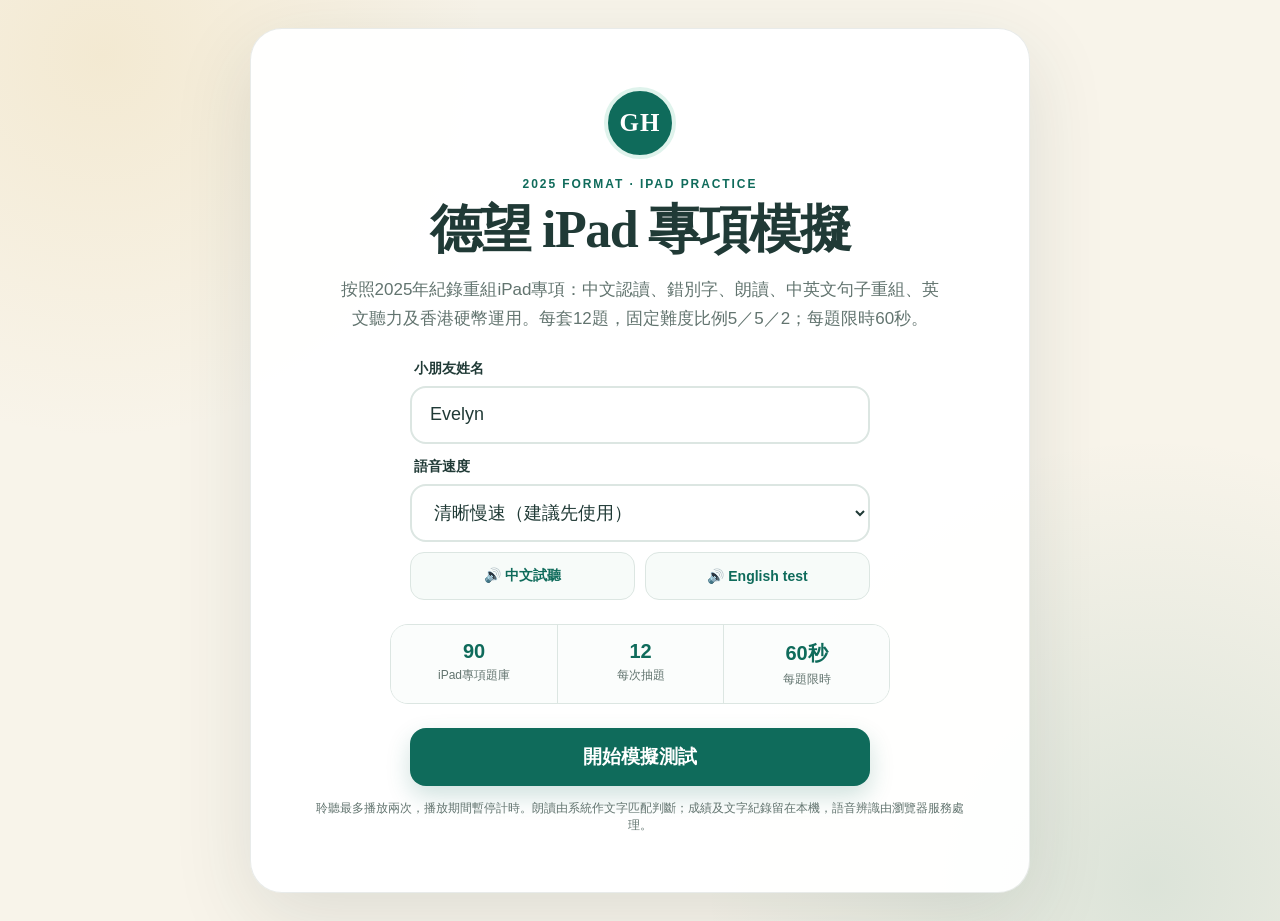
==== commit 3742ddc4: "Add bilingual sentence ordering and Hong Kong coin tasks" ====
--- a/good-hope-ipad-test/index.html
+++ b/good-hope-ipad-test/index.html
@@ -14,6 +14,7 @@
     .score{--score:0deg;width:164px;height:164px;margin:26px auto 18px;padding:13px;border-radius:50%;background:conic-gradient(var(--green) var(--score),var(--mint) 0)}.score>div{width:100%;height:100%;display:grid;place-content:center;border-radius:50%;background:#fff}.score strong{font-size:52px;line-height:.9}.score span{color:var(--muted);font-size:16px}.message{margin:0 auto 24px;color:var(--muted)}.catgrid{display:grid;grid-template-columns:repeat(auto-fit,minmax(118px,1fr));gap:10px}.catgrid>div{padding:15px 12px;border-radius:14px;background:#f5faf8;text-align:left}.catgrid span{display:block;color:var(--muted);font-size:12px}.catgrid strong{display:block;margin:4px 0 9px;font-size:20px}.minibar{height:5px;border-radius:5px;background:var(--line);overflow:hidden}.minibar i{display:block;height:100%;border-radius:inherit;background:var(--green)}.review{margin-top:26px;text-align:left}.review h2{font-size:18px}.review details{margin-top:8px;padding:14px 16px;border:1px solid var(--line);border-radius:13px;background:#fff}.review summary{display:flex;justify-content:space-between;cursor:pointer;font-size:14px}.review summary b{color:var(--green)}.review .wrong summary b{color:var(--danger)}.review details p{margin:10px 0 0;color:var(--muted);font-size:13px}.actions{display:grid;grid-template-columns:1fr 1fr;gap:12px;margin-top:24px}
     @media(max-width:620px){.card{border-radius:24px}.choices{grid-template-columns:1fr;gap:11px}.choices button{min-height:72px}.panel{width:min(100% - 28px,940px);padding:22px 0}.catgrid{grid-template-columns:repeat(2,1fr)}.voice-tests{grid-template-columns:1fr}.qhead{height:68px}}@media(orientation:landscape) and (max-height:720px){.qhead{height:60px}.panel{padding:14px 0}.instruction{margin-top:8px}.panel h1{margin:5px auto 12px;font-size:clamp(27px,4vw,38px)}.audio{min-height:44px;margin-bottom:8px}.audio-note{margin-bottom:10px}.choices button{min-height:66px}.choices.long button{min-height:72px}}@media(prefers-reduced-motion:reduce){*{animation:none!important;transition:none!important}}
     .reading-card{max-width:680px;margin:0 auto 18px;padding:22px;border:2px solid var(--mint);border-radius:22px;background:#f7fbf9}.mic{min-width:230px;min-height:62px;border:0;border-radius:999px;color:#fff;background:var(--green);font-size:18px;font-weight:850;box-shadow:0 8px 20px rgba(15,107,91,.18)}.mic.listening{background:var(--danger);animation:pulse 1s infinite}.read-status{min-height:22px;margin:14px 0 0;color:var(--muted);font-size:15px;font-weight:700}.read-status.ok{color:var(--green)}.read-status.bad{color:var(--danger)}.heard-text{min-height:20px;margin:8px 0 0;color:var(--muted);font-size:13px}
+    .interactive-card{max-width:760px;margin:0 auto;padding:20px;border:2px solid var(--mint);border-radius:22px;background:#f7fbf9}.order-target{min-height:74px;padding:12px;display:flex;align-items:center;justify-content:center;flex-wrap:wrap;gap:9px;border:2px dashed #a9cfc3;border-radius:16px;background:#fff}.order-target.empty:before{content:'依次點選下面的詞語';color:var(--muted);font-size:15px}.tiles{display:flex;justify-content:center;flex-wrap:wrap;gap:10px;margin-top:16px}.token{min-height:52px;padding:8px 17px;border:2px solid var(--line);border-radius:14px;color:var(--ink);background:#fff;font-size:clamp(18px,2.7vw,24px);font-weight:750}.token.used{opacity:.3}.order-target .token{color:var(--green);border-color:#a9cfc3;background:var(--mint)}.submit-row{display:grid;grid-template-columns:1fr 2fr;gap:10px;margin-top:16px}.submit-row button{min-height:52px;border:0;border-radius:14px;font-weight:800}.reset-interactive{color:var(--green);background:var(--mint)}.submit-interactive{color:#fff;background:var(--green)}.coin-grid{display:flex;justify-content:center;align-items:center;flex-wrap:wrap;gap:14px;margin:16px 0}.coin{width:78px;height:78px;padding:0;border:5px double #73817d;border-radius:50%;color:#263b37;background:radial-gradient(circle at 35% 28%,#fff,#bfc8c5 64%,#87928f);box-shadow:0 5px 12px rgba(32,58,54,.16);font-size:17px;font-weight:900}.coin.gold{border-color:#a77b1e;background:radial-gradient(circle at 35% 28%,#fff7c9,#d9b54b 64%,#9d7620)}.coin.selected{outline:5px solid var(--green);outline-offset:3px;transform:translateY(-3px)}.coin-total{margin:4px 0;color:var(--green);font-size:21px;font-weight:850}.coin-note{margin:4px 0 0;color:var(--muted);font-size:13px}
   </style>
 </head>
 <body><main id="app"></main>
@@ -78,16 +79,46 @@
 {id:'es07',c:'英文',g:'英文故事',k:'es',d:2,i:'Listen to the story and answer.',p:'What did Lily do every day?',o:['She picked the flower.','She watered the plant.','She moved the pot.','She bought new seeds.'],a:1,v:['Lily planted a seed in a small pot. She watered it every day. Soon, a yellow flower appeared. What did Lily do every day?','en-GB'],n:'英文故事細節理解'},
 {id:'es08',c:'英文',g:'英文故事',k:'es',d:3,i:'Listen to the story and answer.',p:'Why was Sam happy?',o:['He found a toy.','His friend helped him.','School was over.','He got a new bag.'],a:1,v:['Sam could not find his pencil before class. Amy lent him one, so he could finish his work. Sam smiled and thanked her. Why was Sam happy?','en-GB'],n:'英文故事人物情緒'},
 {id:'es09',c:'英文',g:'英文故事',k:'es',d:3,i:'Listen to the story and answer.',p:'Why did Jack leave home early?',o:['He wanted breakfast.','He did not want to miss the bus.','He wanted to walk slowly.','He forgot his school bag.'],a:1,v:['The school bus came at eight o’clock. Jack left home at a quarter to eight because he did not want to miss it. Why did Jack leave home early?','en-GB'],n:'英文故事時間及因果'},
-{id:'es10',c:'英文',g:'英文故事',k:'es',d:3,i:'Listen to the story and answer.',p:'Why did the dog bark?',o:['It was hungry.','Someone was at the door.','It wanted to sleep.','The room was dark.'],a:1,v:['The dog was resting beside the sofa. When the delivery man arrived and knocked on the door, the dog stood up and barked. Why did the dog bark?','en-GB'],n:'英文故事推理'}
+{id:'es10',c:'英文',g:'英文故事',k:'es',d:3,i:'Listen to the story and answer.',p:'Why did the dog bark?',o:['It was hungry.','Someone was at the door.','It wanted to sleep.','The room was dark.'],a:1,v:['The dog was resting beside the sofa. When the delivery man arrived and knocked on the door, the dog stood up and barked. Why did the dog bark?','en-GB'],n:'英文故事推理'},
+{id:'zs01',c:'中文',g:'中文重組',k:'zs',d:1,order:true,i:'點選詞語，把句子排成正確次序',p:'重組句子',answer:['我們','在公園','玩耍。'],o:['未完成','完成'],a:1,n:'中文句子重組'},
+{id:'zs02',c:'中文',g:'中文重組',k:'zs',d:1,order:true,i:'點選詞語，把句子排成正確次序',p:'重組句子',answer:['妹妹','喜歡','吃草莓。'],o:['未完成','完成'],a:1,n:'中文句子重組'},
+{id:'zs03',c:'中文',g:'中文重組',k:'zs',d:1,order:true,i:'點選詞語，把句子排成正確次序',p:'重組句子',answer:['哥哥','每天','準時','回校。'],o:['未完成','完成'],a:1,n:'中文句子重組'},
+{id:'zs04',c:'中文',g:'中文重組',k:'zs',d:1,order:true,i:'點選詞語，把句子排成正確次序',p:'重組句子',answer:['小鳥','在天空中','自由地','飛翔。'],o:['未完成','完成'],a:1,n:'中文句子重組'},
+{id:'zs05',c:'中文',g:'中文重組',k:'zs',d:2,order:true,i:'點選詞語，把句子排成正確次序',p:'重組句子',answer:['放學後，','我先洗手，','再吃茶點。'],o:['未完成','完成'],a:1,n:'中文句子重組'},
+{id:'zs06',c:'中文',g:'中文重組',k:'zs',d:2,order:true,i:'點選詞語，把句子排成正確次序',p:'重組句子',answer:['同學們','安靜地','排隊','進入課室。'],o:['未完成','完成'],a:1,n:'中文句子重組'},
+{id:'zs07',c:'中文',g:'中文重組',k:'zs',d:2,order:true,i:'點選詞語，把句子排成正確次序',p:'重組句子',answer:['下雨天，','我會','帶雨傘','上學。'],o:['未完成','完成'],a:1,n:'中文句子重組'},
+{id:'zs08',c:'中文',g:'中文重組',k:'zs',d:2,order:true,i:'點選詞語，把句子排成正確次序',p:'重組句子',answer:['老師','稱讚','樂於助人的','小朋友。'],o:['未完成','完成'],a:1,n:'中文句子重組'},
+{id:'zs09',c:'中文',g:'中文重組',k:'zs',d:3,order:true,i:'點選詞語，把句子排成正確次序',p:'重組句子',answer:['完成功課後，','我把書本','整齊地','放進書包。'],o:['未完成','完成'],a:1,n:'中文句子重組'},
+{id:'zs10',c:'中文',g:'中文重組',k:'zs',d:3,order:true,i:'點選詞語，把句子排成正確次序',p:'重組句子',answer:['如果同學有困難，','我會主動','伸出援手','幫助她。'],o:['未完成','完成'],a:1,n:'中文句子重組'},
+{id:'er01',c:'英文',g:'英文重組',k:'er',d:1,order:true,i:'Tap the words in the correct order.',p:'Make a sentence.',answer:['I','like','red apples.'],o:['Not finished','Finished'],a:1,n:'英文句子重組'},
+{id:'er02',c:'英文',g:'英文重組',k:'er',d:1,order:true,i:'Tap the words in the correct order.',p:'Make a sentence.',answer:['The cat','is','under the table.'],o:['Not finished','Finished'],a:1,n:'英文句子重組'},
+{id:'er03',c:'英文',g:'英文重組',k:'er',d:1,order:true,i:'Tap the words in the correct order.',p:'Make a sentence.',answer:['We','go to school','every day.'],o:['Not finished','Finished'],a:1,n:'英文句子重組'},
+{id:'er04',c:'英文',g:'英文重組',k:'er',d:1,order:true,i:'Tap the words in the correct order.',p:'Make a sentence.',answer:['My brother','can','ride a bicycle.'],o:['Not finished','Finished'],a:1,n:'英文句子重組'},
+{id:'er05',c:'英文',g:'英文重組',k:'er',d:2,order:true,i:'Tap the words in the correct order.',p:'Make a sentence.',answer:['She','is reading','a storybook.'],o:['Not finished','Finished'],a:1,n:'英文句子重組'},
+{id:'er06',c:'英文',g:'英文重組',k:'er',d:2,order:true,i:'Tap the words in the correct order.',p:'Make a sentence.',answer:['Put','the blue ball','beside the box.'],o:['Not finished','Finished'],a:1,n:'英文句子重組'},
+{id:'er07',c:'英文',g:'英文重組',k:'er',d:2,order:true,i:'Tap the words in the correct order.',p:'Make a sentence.',answer:['Mia','shared her umbrella','with Lily.'],o:['Not finished','Finished'],a:1,n:'英文句子重組'},
+{id:'er08',c:'英文',g:'英文重組',k:'er',d:2,order:true,i:'Tap the words in the correct order.',p:'Make a sentence.',answer:['After dinner,','the children','ate the cake.'],o:['Not finished','Finished'],a:1,n:'英文句子重組'},
+{id:'er09',c:'英文',g:'英文重組',k:'er',d:3,order:true,i:'Tap the words in the correct order.',p:'Make a sentence.',answer:['The little boy','carefully carried','a glass of water','to the table.'],o:['Not finished','Finished'],a:1,n:'英文句子重組'},
+{id:'er10',c:'英文',g:'英文重組',k:'er',d:3,order:true,i:'Tap the words in the correct order.',p:'Make a sentence.',answer:['Because it was raining,','Lucy took','an umbrella','to school.'],o:['Not finished','Finished'],a:1,n:'英文句子重組'},
+{id:'co01',c:'數學',g:'硬幣運用',k:'coin',d:1,coin:true,i:'點選合適的香港硬幣，組成指定金額',p:'請組成 HK$1',target:100,coins:[100,200,500,50],o:['未完成','完成'],a:1,n:'香港硬幣辨識'},
+{id:'co02',c:'數學',g:'硬幣運用',k:'coin',d:1,coin:true,i:'點選合適的香港硬幣，組成指定金額',p:'請組成 HK$2',target:200,coins:[50,100,200,500],o:['未完成','完成'],a:1,n:'香港硬幣辨識'},
+{id:'co03',c:'數學',g:'硬幣運用',k:'coin',d:1,coin:true,i:'點選合適的香港硬幣，組成指定金額',p:'請組成 HK$5',target:500,coins:[100,200,500,1000],o:['未完成','完成'],a:1,n:'香港硬幣辨識'},
+{id:'co04',c:'數學',g:'硬幣運用',k:'coin',d:1,coin:true,i:'點選合適的香港硬幣，組成指定金額',p:'請組成 50¢',target:50,coins:[10,20,50,100],o:['未完成','完成'],a:1,n:'香港硬幣辨識'},
+{id:'co05',c:'數學',g:'硬幣運用',k:'coin',d:2,coin:true,i:'點選合適的香港硬幣，組成指定金額',p:'請組成 HK$3',target:300,coins:[200,100,50,20],o:['未完成','完成'],a:1,n:'香港硬幣組合'},
+{id:'co06',c:'數學',g:'硬幣運用',k:'coin',d:2,coin:true,i:'點選合適的香港硬幣，組成指定金額',p:'請組成 HK$6',target:600,coins:[500,100,200,50],o:['未完成','完成'],a:1,n:'香港硬幣組合'},
+{id:'co07',c:'數學',g:'硬幣運用',k:'coin',d:2,coin:true,i:'點選合適的香港硬幣，組成指定金額',p:'請組成 HK$2.50',target:250,coins:[200,50,100,20],o:['未完成','完成'],a:1,n:'香港硬幣組合'},
+{id:'co08',c:'數學',g:'硬幣運用',k:'coin',d:2,coin:true,i:'點選合適的香港硬幣，組成指定金額',p:'請組成 HK$7',target:700,coins:[500,200,100,50],o:['未完成','完成'],a:1,n:'香港硬幣組合'},
+{id:'co09',c:'數學',g:'硬幣運用',k:'coin',d:3,coin:true,i:'點選合適的香港硬幣，組成指定金額',p:'請組成 HK$8.50',target:850,coins:[500,200,100,50,20,10],o:['未完成','完成'],a:1,n:'香港硬幣綜合運用'},
+{id:'co10',c:'數學',g:'硬幣運用',k:'coin',d:3,coin:true,i:'點選合適的香港硬幣，組成指定金額',p:'請組成 HK$12.50',target:1250,coins:[1000,500,200,100,50,20,10],o:['未完成','完成'],a:1,n:'香港硬幣綜合運用'}
 ];
 
 const app=document.getElementById('app');
-const GROUPS=['中文認讀','中文錯字','中文朗讀','英文指令','英文故事'];
+const GROUPS=['中文認讀','中文錯字','中文朗讀','中文重組','英文指令','英文故事','英文重組','硬幣運用'];
 let name='Evelyn',Q=[],at=0,left=0,ans=[],heard=[],locked=false,timer=null,audioPlayed=false,audioToken=0,audioCount=0,speed=localStorage.getItem('gh-speed')||'clear',activeRecognition=null,readStopTimer=null,readAttempts=0;
 const esc=s=>String(s).replace(/[&<>"']/g,m=>({'&':'&amp;','<':'&lt;','>':'&gt;','"':'&quot;',"'":'&#39;'}[m]));
 const shuffle=a=>{const b=[...a];for(let i=b.length-1;i>0;i--){const j=Math.floor(Math.random()*(i+1));[b[i],b[j]]=[b[j],b[i]]}return b};
-function randomiseOptions(q){if(q.r)return{...q,o:[...q.o]};const mixed=shuffle(q.o.map((text,index)=>({text,correct:index===q.a})));return{...q,o:mixed.map(x=>x.text),a:mixed.findIndex(x=>x.correct)}}
-function buildSet(){const slots=['cr','cr','cr','cr','cw','cw','cw','rr','ei','ei','es','es'],diffs=shuffle([1,1,1,1,1,2,2,2,2,2,3,3]),picked=[];slots.forEach((kind,index)=>{let pool=BANK.filter(q=>q.k===kind&&q.d===diffs[index]&&!picked.some(x=>x.id===q.id));if(!pool.length)pool=BANK.filter(q=>q.k===kind&&!picked.some(x=>x.id===q.id));picked.push(shuffle(pool)[0])});return shuffle(picked.map(randomiseOptions))}
+function randomiseOptions(q){if(q.r||q.order||q.coin)return{...q,o:[...q.o],tiles:q.order?shuffle([...q.answer]):undefined};const mixed=shuffle(q.o.map((text,index)=>({text,correct:index===q.a})));return{...q,o:mixed.map(x=>x.text),a:mixed.findIndex(x=>x.correct)}}
+function buildSet(){const slots=['cr','cr','cr','cw','cw','rr','zs','ei','es','er','coin','coin'],diffs=shuffle([1,1,1,1,1,2,2,2,2,2,3,3]),picked=[];slots.forEach((kind,index)=>{let pool=BANK.filter(q=>q.k===kind&&q.d===diffs[index]&&!picked.some(x=>x.id===q.id));if(!pool.length)pool=BANK.filter(q=>q.k===kind&&!picked.some(x=>x.id===q.id));picked.push(shuffle(pool)[0])});return shuffle(picked.map(randomiseOptions))}
 function voiceFor(lang){if(!('speechSynthesis'in window))return null;const vs=speechSynthesis.getVoices();const score=v=>{const l=v.lang.toLowerCase(),n=v.name.toLowerCase();let s=0;if(lang==='zh-HK'){if(l==='zh-hk'||l==='yue-hk')s+=100;if(l.startsWith('zh'))s+=30;if(/sin-ji|cantonese|hong kong|siri/.test(n))s+=25}else{if(l==='en-gb')s+=100;if(l.startsWith('en'))s+=30;if(/daniel|serena|kate|siri|british/.test(n))s+=20}if(v.localService)s+=5;return s};return [...vs].sort((a,b)=>score(b)-score(a))[0]||null}
 function utter(text,lang,onend){if(!('speechSynthesis'in window)){onend&&onend();return}speechSynthesis.cancel();const u=new SpeechSynthesisUtterance(text);u.lang=lang;u.rate=speed==='clear'?(lang.startsWith('en')?.72:.66):(lang.startsWith('en')?.86:.8);u.pitch=.98;u.volume=1;const v=voiceFor(lang);if(v)u.voice=v;u.onend=onend;u.onerror=onend;speechSynthesis.speak(u)}
 function history(){try{return JSON.parse(localStorage.getItem('gh-attempts-v2')||'[]')}catch(e){return[]}}
@@ -96,7 +127,7 @@
   audioToken++;clearInterval(timer);stopReading();
   if('speechSynthesis'in window)speechSynthesis.cancel();
   const h=history();
-  app.innerHTML=`<section class="shell welcome"><div class="card"><div class="mark">GH</div><p class="eyebrow">2025 FORMAT · IPAD PRACTICE</p><h1>德望 iPad 專項模擬</h1><p class="intro">按照2025年紀錄重組為中英文iPad專項：中文聽音認讀、錯別字、句子朗讀、英文聽指令及英文故事。每套12題，固定難度比例5／5／2；每題限時60秒。</p><label class="name"><span>小朋友姓名</span><input id="name" value="${esc(name)}" autocomplete="off"></label><label class="setting"><span>語音速度</span><select id="speed"><option value="clear" ${speed==='clear'?'selected':''}>清晰慢速（建議先使用）</option><option value="normal" ${speed==='normal'?'selected':''}>正常面試速度</option></select></label><div class="voice-tests"><button id="zhSample">🔊 中文試聽</button><button id="enSample">🔊 English test</button></div><div class="facts"><div><strong>60</strong><span>iPad專項題庫</span></div><div><strong>12</strong><span>每次抽題</span></div><div><strong>60秒</strong><span>每題限時</span></div></div><button class="primary" id="start">開始模擬測試</button><p class="privacy">聆聽最多播放兩次，播放期間暫停計時。朗讀由系統作文字匹配判斷；成績及文字紀錄留在本機，語音辨識由瀏覽器服務處理。</p>${h.length?`<div class="history"><div class="history-head"><h2>最近紀錄</h2><button id="clear">清除</button></div>${h.slice(0,3).map(x=>`<div class="history-row"><span>${esc(x.d)}</span><strong>${x.score}/${x.total||12}</strong></div>`).join('')}</div>`:''}</div></section>`;
+  app.innerHTML=`<section class="shell welcome"><div class="card"><div class="mark">GH</div><p class="eyebrow">2025 FORMAT · IPAD PRACTICE</p><h1>德望 iPad 專項模擬</h1><p class="intro">按照2025年紀錄重組iPad專項：中文認讀、錯別字、朗讀、中英文句子重組、英文聽力及香港硬幣運用。每套12題，固定難度比例5／5／2；每題限時60秒。</p><label class="name"><span>小朋友姓名</span><input id="name" value="${esc(name)}" autocomplete="off"></label><label class="setting"><span>語音速度</span><select id="speed"><option value="clear" ${speed==='clear'?'selected':''}>清晰慢速（建議先使用）</option><option value="normal" ${speed==='normal'?'selected':''}>正常面試速度</option></select></label><div class="voice-tests"><button id="zhSample">🔊 中文試聽</button><button id="enSample">🔊 English test</button></div><div class="facts"><div><strong>90</strong><span>iPad專項題庫</span></div><div><strong>12</strong><span>每次抽題</span></div><div><strong>60秒</strong><span>每題限時</span></div></div><button class="primary" id="start">開始模擬測試</button><p class="privacy">聆聽最多播放兩次，播放期間暫停計時。朗讀由系統作文字匹配判斷；成績及文字紀錄留在本機，語音辨識由瀏覽器服務處理。</p>${h.length?`<div class="history"><div class="history-head"><h2>最近紀錄</h2><button id="clear">清除</button></div>${h.slice(0,3).map(x=>`<div class="history-row"><span>${esc(x.d)}</span><strong>${x.score}/${x.total||12}</strong></div>`).join('')}</div>`:''}</div></section>`;
   document.getElementById('speed').onchange=e=>{speed=e.target.value;localStorage.setItem('gh-speed',speed)};
   document.getElementById('zhSample').onclick=()=>sample('zh-HK');
   document.getElementById('enSample').onclick=()=>sample('en-GB');
@@ -148,6 +179,11 @@
   recognition.onend=()=>{clearTimeout(readStopTimer);activeRecognition=null;if(!captured&&!finished&&!locked){finished=true;readingFailure('沒有聽到完整句子')}};
   try{recognition.start();readStopTimer=setTimeout(()=>{try{recognition.stop()}catch(e){}},Math.max(1,left)*1000)}catch(e){readingFailure('咪高峰未能啟動')}
 }
+function money(cents){return cents<100?`${cents}¢`:`HK$${(cents/100).toFixed(cents%100?2:0)}`}
+function orderCard(q){return`<div class="interactive-card"><div class="order-target empty" id="orderTarget"></div><div class="tiles" id="orderTiles">${q.tiles.map((x,i)=>`<button class="token" data-tile="${i}">${esc(x)}</button>`).join('')}</div><div class="submit-row"><button class="reset-interactive" id="resetInteractive">重新排列</button><button class="submit-interactive" id="submitInteractive">完成並提交</button></div></div>`}
+function coinCard(q){return`<div class="interactive-card"><p class="coin-total" id="coinTotal">已選：HK$0</p><div class="coin-grid" id="coinGrid">${q.coins.map((v,i)=>`<button class="coin ${v<100||v===1000?'gold':''}" data-coin="${i}" aria-label="${money(v)}">${v<100?`${v}¢`:`$${v/100}`}</button>`).join('')}</div><p class="coin-note">點一下選取，再點一下取消</p><div class="submit-row"><button class="reset-interactive" id="resetInteractive">全部取消</button><button class="submit-interactive" id="submitInteractive">完成並提交</button></div></div>`}
+function bindOrder(q){const chosen=[],$target=document.getElementById('orderTarget'),$tiles=[...document.querySelectorAll('#orderTiles .token')];function render(){const used=new Set(chosen);$target.classList.toggle('empty',!chosen.length);$target.innerHTML=chosen.map((tileIndex,pos)=>`<button class="token" data-pos="${pos}">${esc(q.tiles[tileIndex])}</button>`).join('');$tiles.forEach((b,i)=>{b.disabled=used.has(i);b.classList.toggle('used',used.has(i))});$target.querySelectorAll('.token').forEach(b=>b.onclick=()=>{chosen.splice(Number(b.dataset.pos),1);render()})}$tiles.forEach((b,i)=>b.onclick=()=>{chosen.push(i);render()});document.getElementById('resetInteractive').onclick=()=>{chosen.length=0;render()};document.getElementById('submitInteractive').onclick=()=>{const response=chosen.map(i=>q.tiles[i]),correct=response.length===q.answer.length&&response.every((x,i)=>x===q.answer[i]);choose(correct?1:0,response.join(q.k==='er'?' ':'｜'))}}
+function bindCoins(q){const selected=new Set(),buttons=[...document.querySelectorAll('#coinGrid .coin')],total=()=>[...selected].reduce((sum,i)=>sum+q.coins[i],0);function render(){buttons.forEach((b,i)=>b.classList.toggle('selected',selected.has(i)));document.getElementById('coinTotal').textContent=`已選：${money(total())}`}buttons.forEach((b,i)=>b.onclick=()=>{selected.has(i)?selected.delete(i):selected.add(i);render()});document.getElementById('resetInteractive').onclick=()=>{selected.clear();render()};document.getElementById('submitInteractive').onclick=()=>{const amount=total();choose(amount===q.target?1:0,`已選 ${money(amount)}`)}}
 function showQ(){
   audioToken++;clearInterval(timer);stopReading();
   if('speechSynthesis'in window)speechSynthesis.cancel();
@@ -156,12 +192,16 @@
   const long=!q.r&&q.o.some(x=>x.length>18);
   const response=q.r
     ? `<div class="reading-card"><button class="mic" id="mic">🎙️ 開始朗讀</button><p class="read-status" id="readStatus">60秒內完成；系統會直接判斷文字是否完整</p><p class="heard-text" id="heardText"></p></div>`
+    : q.order?orderCard(q)
+    : q.coin?coinCard(q)
     : `${q.v?'<button class="audio" id="audio">🔊 播放題目</button><p class="audio-note">最多播放兩次；播放期間暫停計時</p>':''}<div class="choices ${long?'long':''}">${q.o.map((x,i)=>`<button data-i="${i}" ${q.v?'disabled':''}><span class="letter">${String.fromCharCode(65+i)}</span><span>${esc(x)}</span></button>`).join('')}</div>`;
   const waiting=q.v;
   app.innerHTML=`<section class="quiz"><header class="qhead"><div class="qcount">第 ${at+1} / ${Q.length} 題</div><div class="timer ${waiting?'wait':''}" id="timer">${q.v?'等待播放':`◷ <span>${left}</span>`}</div></header><div class="track"><i style="width:${(at+1)/Q.length*100}%"></i></div><div class="panel"><div><span class="pill">${q.g}</span><span class="pill level">難度 ${q.d}</span></div><p class="instruction">${esc(q.i)}</p><h1>${esc(q.p)}</h1>${response}</div><footer class="qfoot"><span>${q.r?'朗讀限時60秒；技術失敗會自動重試一次':q.v?'播放完畢後開始60秒計時':'每題限時60秒'}</span>${q.r?'':'<button id="skip" '+(q.v?'disabled':'')+'>跳過此題</button>'}</footer></section>`;
   document.querySelectorAll('.choices button').forEach(b=>b.onclick=()=>choose(Number(b.dataset.i)));
   const skip=document.getElementById('skip');if(skip)skip.onclick=()=>choose(null);
   if(q.r){document.getElementById('mic').onclick=startReading;startTimer()}
+  else if(q.order){bindOrder(q);startTimer()}
+  else if(q.coin){bindCoins(q);startTimer()}
   else if(q.v)document.getElementById('audio').onclick=playQuestion;
   else startTimer();
 }
@@ -179,7 +219,7 @@
   const technical=ans.filter(x=>x==='tech').length,graded=Q.length-technical,score=ans.reduce((n,x,i)=>n+(x===Q[i].a),0),pct=graded?Math.round(score/graded*100):0;
   let h=history();h.unshift({d:new Date().toLocaleString('zh-HK',{hour12:false}),score,total:graded});localStorage.setItem('gh-attempts-v2',JSON.stringify(h.slice(0,5)));
   const cg=GROUPS.map(g=>{const ii=Q.map((q,i)=>q.g===g?i:-1).filter(i=>i>=0&&ans[i]!=='tech'),ok=ii.filter(i=>ans[i]===Q[i].a).length,total=ii.length;return`<div><span>${g}</span><strong>${ok}/${total}</strong><div class="minibar"><i style="width:${total?ok/total*100:0}%"></i></div></div>`}).join('');
-  const reviews=Q.map((q,i)=>{const tech=ans[i]==='tech',ok=ans[i]===q.a;const detail=q.r?`<p>朗讀句子：${esc(q.p)}</p><p>系統聽到：${esc(heard[i]||'未有紀錄')}</p>`:`<p>${esc(q.n)}</p><p>正確答案：${esc(q.o[q.a])}</p>${!ok&&ans[i]!==null?`<p>作答：${esc(q.o[ans[i]]||'未作答')}</p>`:''}`;const label=tech?'技術未完成':q.r?(ok?'朗讀正確':'需要重讀'):(ok?'正確':ans[i]===null?'超時':'需重溫');return`<details class="${ok||tech?'':'wrong'}"><summary><span>第${i+1}題 · ${q.g} · 難度${q.d}</span><b>${label}</b></summary>${detail}</details>`}).join('');
+  const reviews=Q.map((q,i)=>{const tech=ans[i]==='tech',ok=ans[i]===q.a;const detail=q.order?`<p>正確句子：${esc(q.answer.join(q.k==='er'?' ':'｜'))}</p><p>作答：${esc(heard[i]||'未有紀錄')}</p>`:q.coin?`<p>目標金額：${money(q.target)}</p><p>${esc(heard[i]||'未有紀錄')}</p>`:q.r?`<p>朗讀句子：${esc(q.p)}</p><p>系統聽到：${esc(heard[i]||'未有紀錄')}</p>`:`<p>${esc(q.n)}</p><p>正確答案：${esc(q.o[q.a])}</p>${!ok&&ans[i]!==null?`<p>作答：${esc(q.o[ans[i]]||'未作答')}</p>`:''}`;const label=tech?'技術未完成':q.r?(ok?'朗讀正確':'需要重讀'):(ok?'正確':ans[i]===null?'超時':'需重溫');return`<details class="${ok||tech?'':'wrong'}"><summary><span>第${i+1}題 · ${q.g} · 難度${q.d}</span><b>${label}</b></summary>${detail}</details>`}).join('');
   app.innerHTML=`<section class="shell"><div class="card"><p class="eyebrow">2025 iPad專項完成</p><h1>${esc(name)} 的成績</h1><div class="score" style="--score:${pct*3.6}deg"><div><strong>${score}</strong><span>/ ${graded}</span></div></div><p class="message">${technical?`${technical}題因語音技術問題未計分。`:''}${pct>=85?'整體表現穩定，可以改用正常面試速度。':pct>=65?'基礎良好，建議集中重做失分範疇。':'先使用清晰慢速，理解指令後再練限時。'}</p><div class="catgrid">${cg}</div><div class="review"><h2>答題檢視</h2>${reviews}</div><div class="actions"><button class="primary" id="again">換一套題</button><button class="secondary" id="home">返回首頁</button></div></div></section>`;
   document.getElementById('again').onclick=()=>{Q=buildSet();at=0;ans=[];heard=[];showQ()};
   document.getElementById('home').onclick=welcome;
